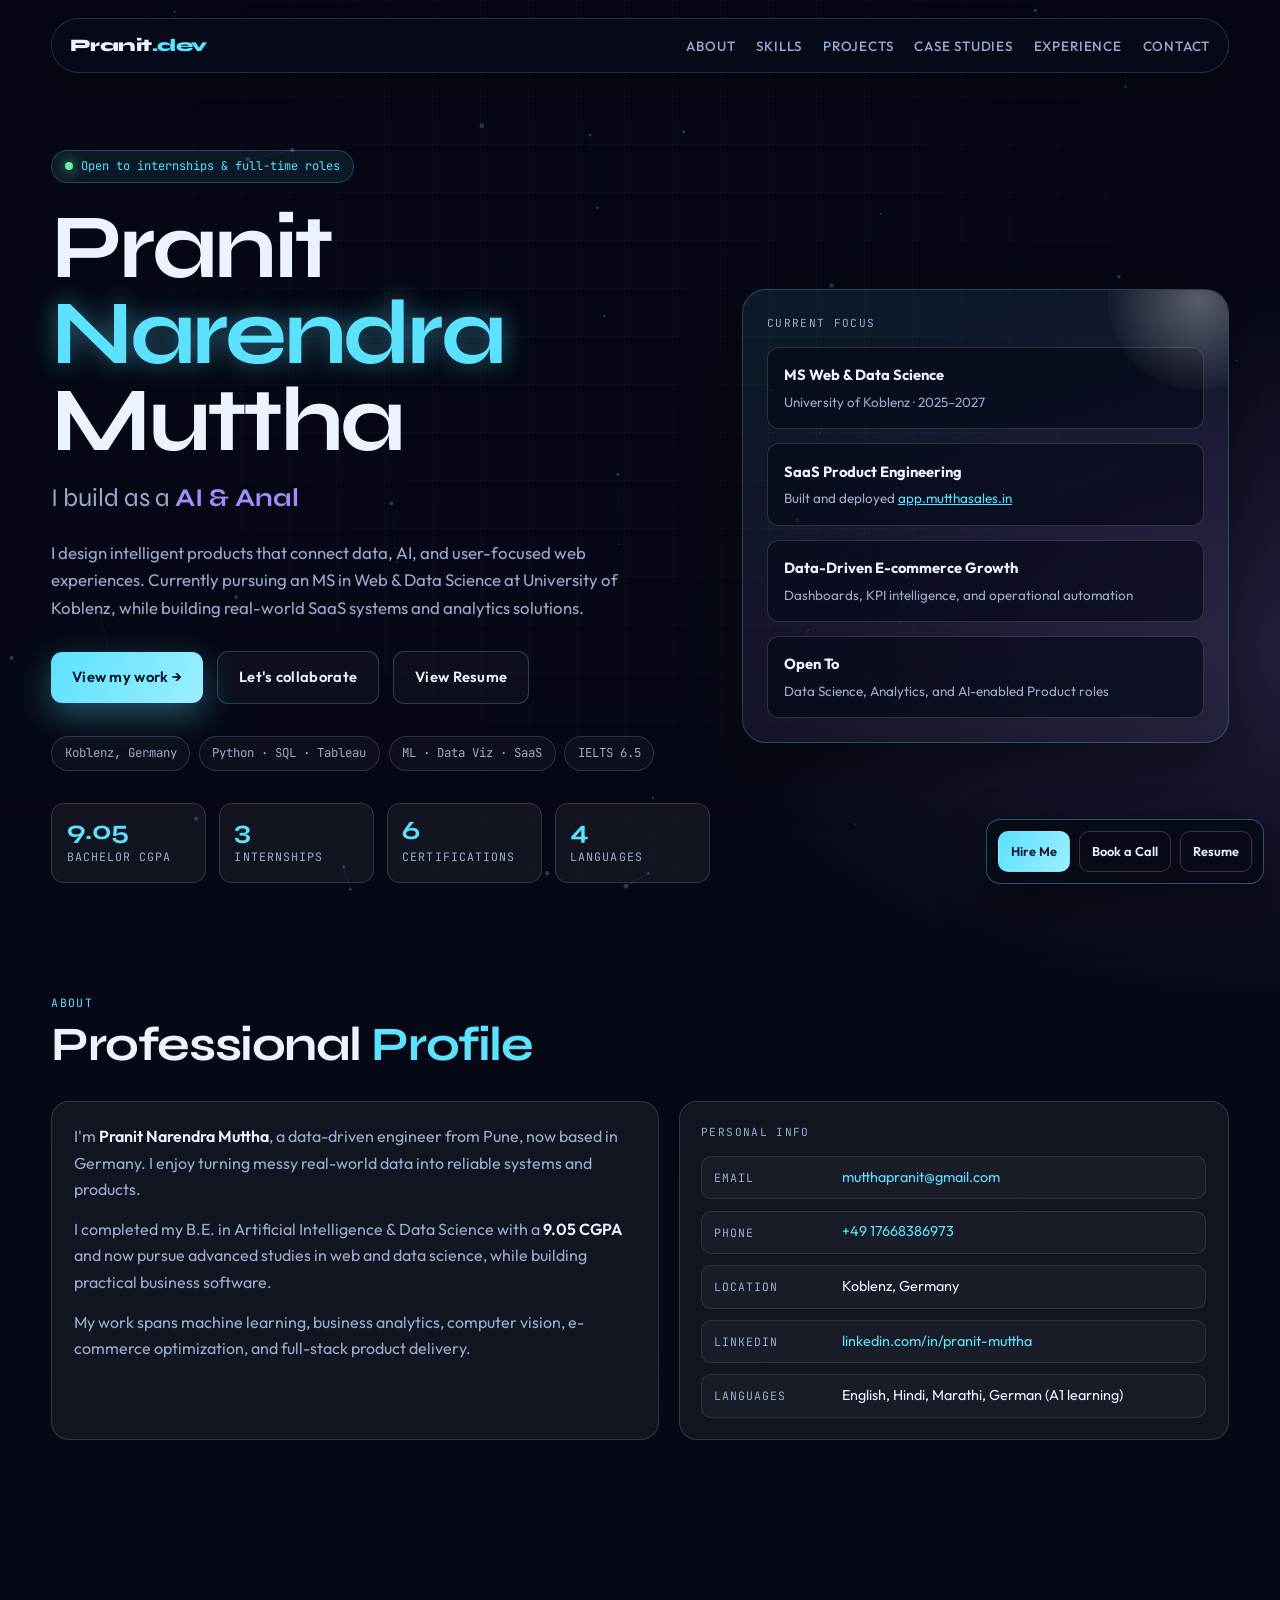
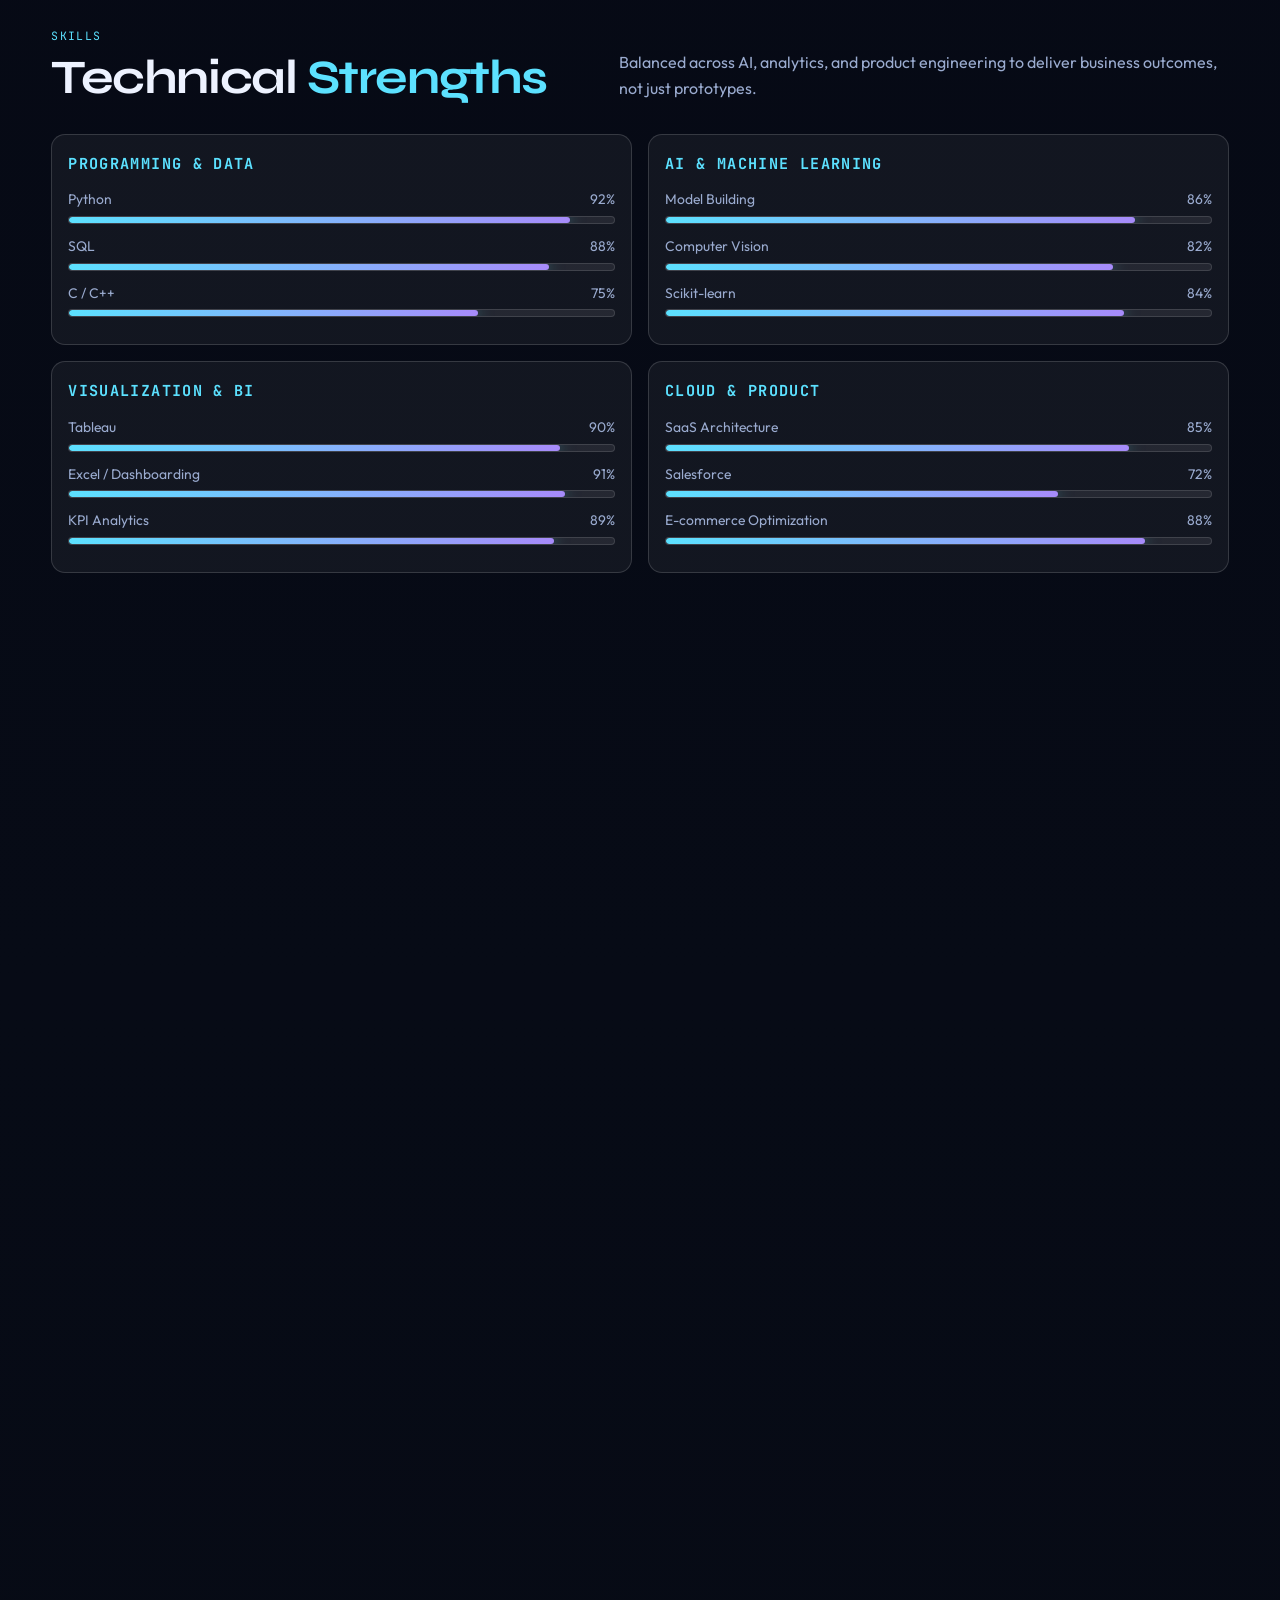
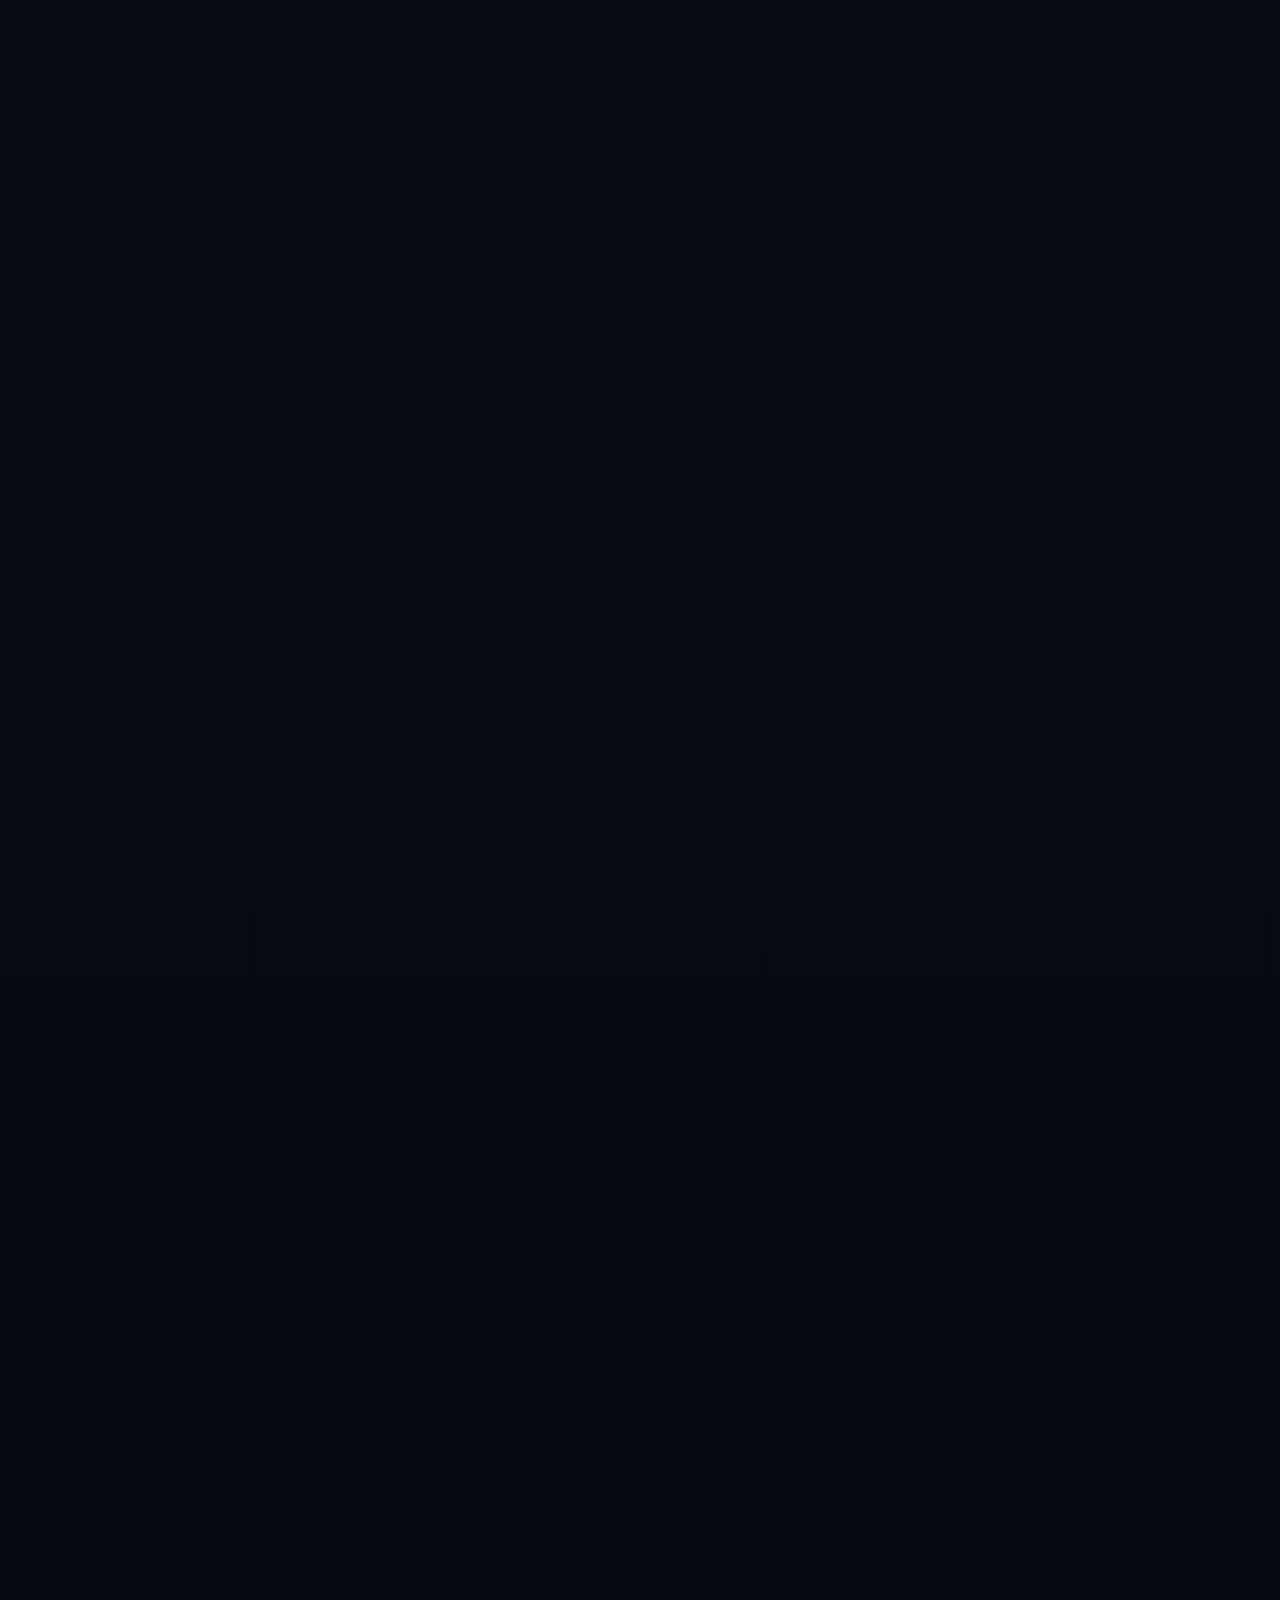
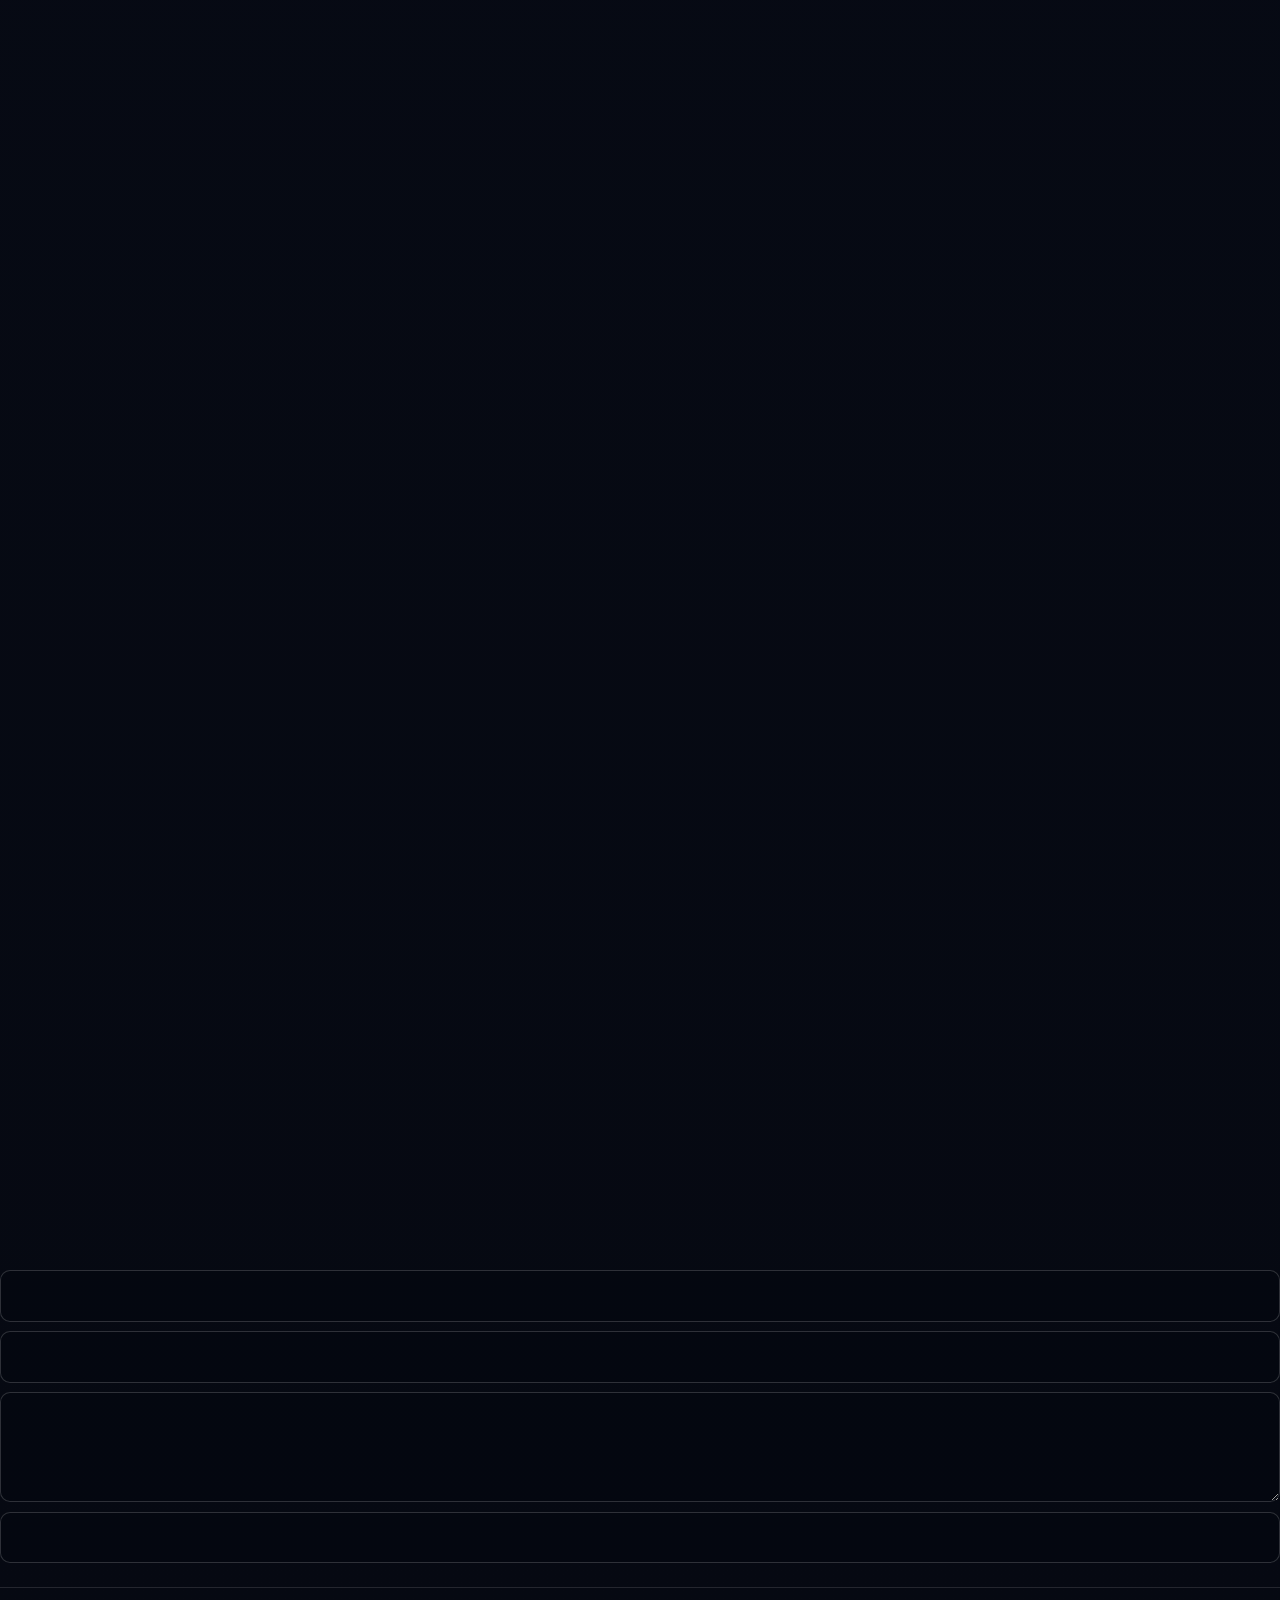
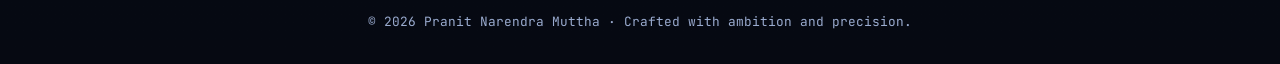
==== pranit-portfolio.html @ 6a68b744 "Set production domain to www.pranit.live" ====
<!DOCTYPE html>
<html lang="en">
<head>
  <meta charset="UTF-8" />
  <meta name="viewport" content="width=device-width, initial-scale=1.0" />
  <meta name="description" content="Pranit Narendra Muttha — Data Scientist, AI Engineer, and Web Developer portfolio." />
  <meta name="keywords" content="Pranit Muttha, Data Scientist, AI Engineer, Web Developer, Portfolio, Machine Learning, Tableau, Python" />
  <meta name="author" content="Pranit Narendra Muttha" />
  <meta name="theme-color" content="#070b16" />
  <meta property="og:type" content="website" />
  <meta property="og:title" content="Pranit Narendra Muttha — Data Scientist Portfolio" />
  <meta property="og:description" content="Data Scientist and AI Engineer building production-grade analytics and SaaS systems." />
  <meta property="og:url" content="https://www.pranit.live/" />
  <meta property="og:image" content="https://www.pranit.live/og-image.svg" />
  <meta name="twitter:card" content="summary_large_image" />
  <meta name="twitter:title" content="Pranit Narendra Muttha — Data Scientist Portfolio" />
  <meta name="twitter:description" content="AI, analytics, and full-stack product engineering portfolio." />
  <meta name="twitter:image" content="https://www.pranit.live/og-image.svg" />
  <link rel="canonical" href="https://www.pranit.live/" />
  <link rel="icon" type="image/svg+xml" href="/favicon.svg" />
  <link rel="manifest" href="/site.webmanifest" />
  <meta name="apple-mobile-web-app-title" content="Pranit Portfolio" />
  <title>Pranit Narendra Muttha — Portfolio</title>
  <link rel="preconnect" href="https://fonts.googleapis.com" />
  <link rel="preconnect" href="https://fonts.gstatic.com" crossorigin />
  <link href="https://fonts.googleapis.com/css2?family=Syne:wght@500;700;800&family=Outfit:wght@300;400;500;600;700&family=JetBrains+Mono:wght@400;500&display=swap" rel="stylesheet" />
  <script async src="https://www.googletagmanager.com/gtag/js?id=G-XXXXXXXXXX"></script>
  <script>
    window.dataLayer = window.dataLayer || [];
    function gtag() { dataLayer.push(arguments); }
    gtag('js', new Date());
    gtag('config', 'G-XXXXXXXXXX');
  </script>
  <script type="application/ld+json">
    {
      "@context": "https://schema.org",
      "@type": "Person",
      "name": "Pranit Narendra Muttha",
      "url": "https://www.pranit.live/",
      "jobTitle": "Data Scientist and AI Engineer",
      "sameAs": [
        "https://linkedin.com/in/pranit-muttha",
        "https://github.com/PranitMuttha"
      ],
      "knowsAbout": ["Data Science", "Machine Learning", "Business Analytics", "SaaS Engineering", "Tableau", "Python"]
    }
  </script>
  <style>
    :root {
      --bg: #070b16;
      --bg-soft: #0f1527;
      --surface: rgba(255, 255, 255, 0.05);
      --surface-2: rgba(255, 255, 255, 0.075);
      --stroke: rgba(128, 195, 255, 0.25);
      --text: #edf2ff;
      --muted: #9aabcf;
      --primary: #5ce1ff;
      --secondary: #a78bfa;
      --accent: #ffd166;
      --ok: #67f0a8;
      --radius: 18px;
      --container: 1180px;
      --shadow: 0 20px 60px rgba(0, 0, 0, 0.45);
    }

    * {
      box-sizing: border-box;
      margin: 0;
      padding: 0;
    }

    html {
      scroll-behavior: smooth;
    }

    :focus-visible {
      outline: 2px solid var(--primary);
      outline-offset: 2px;
    }

    .skip-link {
      position: absolute;
      left: -999px;
      top: 10px;
      z-index: 300;
      background: #ffffff;
      color: #051426;
      padding: 0.6rem 0.8rem;
      border-radius: 10px;
      font-weight: 700;
      text-decoration: none;
    }

    .skip-link:focus {
      left: 10px;
    }

    body {
      font-family: 'Outfit', sans-serif;
      color: var(--text);
      background: radial-gradient(1200px 600px at 15% -10%, rgba(92, 225, 255, 0.18), transparent 60%),
                  radial-gradient(1000px 600px at 100% 10%, rgba(167, 139, 250, 0.17), transparent 60%),
                  linear-gradient(180deg, #050814 0%, #070b16 40%, #060912 100%);
      line-height: 1.65;
      overflow-x: hidden;
    }

    body::before {
      content: '';
      position: fixed;
      inset: 0;
      pointer-events: none;
      z-index: -1;
      background-image: linear-gradient(rgba(255, 255, 255, 0.025) 1px, transparent 1px), linear-gradient(90deg, rgba(255, 255, 255, 0.025) 1px, transparent 1px);
      background-size: 48px 48px;
      mask-image: radial-gradient(circle at 50% 30%, black 30%, transparent 85%);
    }

    .progress {
      position: fixed;
      top: 0;
      left: 0;
      height: 3px;
      width: 0;
      z-index: 200;
      background: linear-gradient(90deg, var(--primary), var(--secondary), var(--accent));
      box-shadow: 0 0 24px rgba(92, 225, 255, 0.7);
    }

    canvas#bg-particles {
      position: fixed;
      inset: 0;
      z-index: -2;
      pointer-events: none;
      opacity: 0.6;
    }

    .container {
      width: min(92%, var(--container));
      margin-inline: auto;
    }

    nav {
      position: fixed;
      top: 0;
      left: 0;
      right: 0;
      z-index: 150;
      transition: all 0.3s ease;
    }

    .nav-wrap {
      width: min(92%, var(--container));
      margin: 18px auto;
      border: 1px solid rgba(255, 255, 255, 0.14);
      border-radius: 999px;
      background: rgba(8, 12, 26, 0.65);
      backdrop-filter: blur(16px);
      display: flex;
      align-items: center;
      justify-content: space-between;
      padding: 0.75rem 1.1rem;
      box-shadow: 0 8px 30px rgba(0, 0, 0, 0.35);
    }

    .nav-scrolled .nav-wrap {
      margin-top: 10px;
      border-color: rgba(92, 225, 255, 0.25);
    }

    .brand {
      text-decoration: none;
      color: var(--text);
      font-family: 'Syne', sans-serif;
      letter-spacing: -0.03em;
      font-weight: 800;
      font-size: 1.1rem;
    }

    .brand span {
      color: var(--primary);
    }

    .nav-links {
      display: flex;
      list-style: none;
      gap: 1.3rem;
      align-items: center;
    }

    .nav-links a {
      text-decoration: none;
      color: var(--muted);
      font-size: 0.84rem;
      letter-spacing: 0.06em;
      text-transform: uppercase;
      font-weight: 500;
      transition: all 0.25s ease;
    }

    .nav-links a.active,
    .nav-links a:hover {
      color: var(--primary);
    }

    .menu-btn {
      display: none;
      border: 1px solid var(--stroke);
      background: transparent;
      color: var(--text);
      border-radius: 10px;
      width: 40px;
      height: 40px;
      cursor: pointer;
      font-size: 1.2rem;
    }

    .hero {
      min-height: 100vh;
      padding-top: 150px;
      position: relative;
    }

    .hero-grid {
      display: grid;
      grid-template-columns: 1.15fr 0.85fr;
      gap: 2rem;
      align-items: center;
      min-height: 78vh;
    }

    .hero-tag {
      display: inline-flex;
      align-items: center;
      gap: 0.5rem;
      border: 1px solid var(--stroke);
      background: rgba(92, 225, 255, 0.08);
      color: var(--primary);
      padding: 0.35rem 0.8rem;
      border-radius: 999px;
      font-family: 'JetBrains Mono', monospace;
      font-size: 0.75rem;
      margin-bottom: 1.35rem;
    }

    .hero-tag i {
      width: 8px;
      height: 8px;
      border-radius: 50%;
      display: inline-block;
      background: var(--ok);
      box-shadow: 0 0 14px var(--ok);
      animation: pulse 1.4s ease infinite;
    }

    @keyframes pulse {
      0%, 100% { opacity: 1; transform: scale(1); }
      50% { opacity: 0.4; transform: scale(0.85); }
    }

    h1 {
      font-family: 'Syne', sans-serif;
      font-size: clamp(2.7rem, 8vw, 5.7rem);
      line-height: 0.95;
      letter-spacing: -0.04em;
      margin-bottom: 0.8rem;
    }

    h1 .name-accent {
      color: var(--primary);
      text-shadow: 0 0 25px rgba(92, 225, 255, 0.45);
    }

    .hero-role {
      font-family: 'Syne', sans-serif;
      font-size: clamp(1.05rem, 2.8vw, 1.6rem);
      color: var(--muted);
      margin-bottom: 1.2rem;
      min-height: 40px;
    }

    .hero-role strong {
      color: var(--secondary);
      font-weight: 700;
    }

    .hero-text {
      color: var(--muted);
      max-width: 620px;
      font-size: 1.05rem;
      margin-bottom: 1.8rem;
    }

    .cta-row {
      display: flex;
      align-items: center;
      gap: 0.9rem;
      flex-wrap: wrap;
      margin-bottom: 2rem;
    }

    .btn {
      border: none;
      cursor: pointer;
      font-family: inherit;
      text-decoration: none;
      font-weight: 600;
      font-size: 0.92rem;
      letter-spacing: 0.02em;
      padding: 0.86rem 1.3rem;
      border-radius: 11px;
      transition: all 0.25s ease;
      display: inline-flex;
      align-items: center;
      gap: 0.5rem;
    }

    .btn-primary {
      color: #07101f;
      background: linear-gradient(120deg, var(--primary), #9cefff);
      box-shadow: 0 12px 34px rgba(92, 225, 255, 0.35);
    }

    .btn-primary:hover {
      transform: translateY(-2px);
      box-shadow: 0 16px 40px rgba(92, 225, 255, 0.46);
    }

    .btn-ghost {
      color: var(--text);
      border: 1px solid var(--stroke);
      background: rgba(255, 255, 255, 0.03);
    }

    .btn-ghost:hover {
      border-color: var(--primary);
      color: var(--primary);
      transform: translateY(-2px);
    }

    .hero-chips {
      display: flex;
      flex-wrap: wrap;
      gap: 0.55rem;
      margin-bottom: 2rem;
    }

    .chip {
      border: 1px solid rgba(255, 255, 255, 0.14);
      background: rgba(255, 255, 255, 0.03);
      border-radius: 999px;
      padding: 0.38rem 0.78rem;
      font-size: 0.77rem;
      color: var(--muted);
      font-family: 'JetBrains Mono', monospace;
    }

    .stats {
      display: grid;
      grid-template-columns: repeat(4, minmax(110px, 1fr));
      gap: 0.8rem;
      max-width: 680px;
    }

    .stat {
      border: 1px solid rgba(255, 255, 255, 0.14);
      background: var(--surface);
      border-radius: 13px;
      padding: 0.9rem;
    }

    .stat h3 {
      font-family: 'Syne', sans-serif;
      color: var(--primary);
      font-size: 1.65rem;
      line-height: 1;
      margin-bottom: 0.2rem;
    }

    .stat p {
      color: var(--muted);
      font-size: 0.73rem;
      text-transform: uppercase;
      letter-spacing: 0.09em;
      font-family: 'JetBrains Mono', monospace;
    }

    .hero-card {
      border: 1px solid var(--stroke);
      background: linear-gradient(160deg, rgba(92, 225, 255, 0.09), rgba(167, 139, 250, 0.08) 55%, rgba(255, 255, 255, 0.04));
      border-radius: 24px;
      padding: 1.5rem;
      box-shadow: var(--shadow);
      position: relative;
      overflow: hidden;
      transform-style: preserve-3d;
      transition: transform 0.18s ease;
    }

    .hero-card::after {
      content: '';
      position: absolute;
      width: 180px;
      height: 180px;
      border-radius: 50%;
      top: -80px;
      right: -60px;
      background: radial-gradient(circle, rgba(255, 255, 255, 0.3), transparent 75%);
    }

    .mini-title {
      font-family: 'JetBrains Mono', monospace;
      font-size: 0.7rem;
      letter-spacing: 0.12em;
      color: var(--muted);
      text-transform: uppercase;
      margin-bottom: 0.9rem;
    }

    .availability {
      display: grid;
      gap: 0.9rem;
    }

    .availability-item {
      padding: 0.95rem 1rem;
      border-radius: 12px;
      border: 1px solid rgba(255, 255, 255, 0.15);
      background: rgba(6, 10, 22, 0.65);
    }

    .availability-item h4 {
      font-size: 0.92rem;
      margin-bottom: 0.2rem;
    }

    .availability-item p {
      color: var(--muted);
      font-size: 0.84rem;
    }

    .section {
      padding: 5.8rem 0;
      position: relative;
      content-visibility: auto;
      contain-intrinsic-size: 800px;
    }

    .section-head {
      display: flex;
      justify-content: space-between;
      align-items: flex-end;
      gap: 1rem;
      margin-bottom: 2rem;
    }

    .label {
      color: var(--primary);
      font-family: 'JetBrains Mono', monospace;
      text-transform: uppercase;
      letter-spacing: 0.12em;
      font-size: 0.72rem;
      margin-bottom: 0.55rem;
    }

    h2 {
      font-family: 'Syne', sans-serif;
      letter-spacing: -0.03em;
      line-height: 1;
      font-size: clamp(1.8rem, 4.5vw, 3rem);
    }

    h2 span {
      color: var(--primary);
    }

    .subtitle {
      color: var(--muted);
      max-width: 610px;
      font-size: 1rem;
    }

    .about-grid {
      display: grid;
      gap: 1.2rem;
      grid-template-columns: 1.05fr 0.95fr;
    }

    .panel {
      border: 1px solid rgba(255, 255, 255, 0.14);
      background: var(--surface);
      border-radius: var(--radius);
      padding: 1.35rem;
      transition: all 0.25s ease;
    }

    .panel:hover {
      border-color: rgba(92, 225, 255, 0.35);
      transform: translateY(-3px);
      background: var(--surface-2);
    }

    .about-text {
      color: var(--muted);
      font-size: 1rem;
      display: grid;
      gap: 0.85rem;
    }

    .about-text strong {
      color: var(--text);
      font-weight: 600;
    }

    .detail-grid {
      display: grid;
      gap: 0.7rem;
      margin-top: 0.7rem;
    }

    .detail {
      display: grid;
      grid-template-columns: 115px 1fr;
      align-items: center;
      gap: 0.8rem;
      border-radius: 10px;
      padding: 0.55rem 0.75rem;
      background: rgba(255, 255, 255, 0.03);
      border: 1px solid rgba(255, 255, 255, 0.1);
    }

    .detail .k {
      font-size: 0.72rem;
      text-transform: uppercase;
      letter-spacing: 0.09em;
      color: var(--muted);
      font-family: 'JetBrains Mono', monospace;
    }

    .detail .v {
      font-size: 0.9rem;
      color: var(--text);
      overflow-wrap: anywhere;
    }

    .detail .v a {
      color: var(--primary);
      text-decoration: none;
    }

    .skills-grid {
      display: grid;
      gap: 1rem;
      grid-template-columns: repeat(2, minmax(0, 1fr));
    }

    .skill-card {
      border: 1px solid rgba(255, 255, 255, 0.15);
      background: var(--surface);
      border-radius: 14px;
      padding: 1rem;
    }

    .skill-card h3 {
      margin-bottom: 0.8rem;
      font-size: 0.95rem;
      font-family: 'JetBrains Mono', monospace;
      text-transform: uppercase;
      letter-spacing: 0.09em;
      color: var(--primary);
    }

    .meter {
      margin-bottom: 0.7rem;
    }

    .meter-top {
      display: flex;
      justify-content: space-between;
      font-size: 0.87rem;
      color: var(--muted);
      margin-bottom: 0.28rem;
    }

    .meter-track {
      width: 100%;
      background: rgba(255, 255, 255, 0.08);
      border-radius: 999px;
      height: 8px;
      overflow: hidden;
      border: 1px solid rgba(255, 255, 255, 0.12);
    }

    .meter-fill {
      width: 0;
      height: 100%;
      border-radius: inherit;
      background: linear-gradient(90deg, var(--primary), var(--secondary));
      transition: width 1.2s cubic-bezier(.19, 1, .22, 1);
      box-shadow: 0 0 16px rgba(92, 225, 255, 0.55);
    }

    .project-grid {
      display: grid;
      gap: 1rem;
      grid-template-columns: repeat(12, minmax(0, 1fr));
    }

    .project {
      grid-column: span 6;
      border: 1px solid rgba(255, 255, 255, 0.14);
      border-radius: 16px;
      padding: 1.25rem;
      background: var(--surface);
      transition: 0.28s ease;
      position: relative;
      overflow: hidden;
    }

    .project.featured {
      grid-column: span 12;
      background: linear-gradient(140deg, rgba(92, 225, 255, 0.11), rgba(167, 139, 250, 0.12), rgba(255, 209, 102, 0.08));
      border-color: rgba(92, 225, 255, 0.28);
    }

    .project:hover {
      transform: translateY(-4px);
      border-color: rgba(92, 225, 255, 0.38);
      box-shadow: 0 20px 45px rgba(0, 0, 0, 0.35);
    }

    .badge {
      display: inline-flex;
      padding: 0.26rem 0.7rem;
      border-radius: 999px;
      border: 1px solid rgba(255, 255, 255, 0.25);
      background: rgba(255, 255, 255, 0.08);
      color: #dbe8ff;
      margin-bottom: 0.85rem;
      font-size: 0.72rem;
      font-family: 'JetBrains Mono', monospace;
      letter-spacing: 0.07em;
      text-transform: uppercase;
    }

    .project h3 {
      font-family: 'Syne', sans-serif;
      font-size: 1.27rem;
      margin-bottom: 0.55rem;
    }

    .project p {
      color: var(--muted);
      font-size: 0.94rem;
      margin-bottom: 0.85rem;
    }

    .tags {
      display: flex;
      flex-wrap: wrap;
      gap: 0.45rem;
      margin-top: 0.6rem;
    }

    .tag {
      border-radius: 8px;
      border: 1px solid rgba(255, 255, 255, 0.2);
      background: rgba(255, 255, 255, 0.06);
      padding: 0.22rem 0.56rem;
      font-size: 0.73rem;
      color: #c9d8f8;
      font-family: 'JetBrains Mono', monospace;
    }

    .project a {
      display: inline-flex;
      text-decoration: none;
      color: var(--primary);
      margin-top: 0.85rem;
      font-weight: 600;
      font-size: 0.9rem;
      gap: 0.3rem;
      transition: gap 0.2s ease;
    }

    .project a:hover {
      gap: 0.65rem;
    }

    .case-grid {
      display: grid;
      gap: 1rem;
      grid-template-columns: repeat(auto-fit, minmax(260px, 1fr));
      margin-top: 0.8rem;
    }

    .case-card {
      border: 1px solid rgba(255, 255, 255, 0.14);
      border-radius: 16px;
      padding: 1rem;
      background: var(--surface);
      transition: all 0.25s ease;
    }

    .case-card:hover {
      transform: translateY(-4px);
      border-color: rgba(92, 225, 255, 0.35);
      background: var(--surface-2);
    }

    .case-metric {
      font-family: 'Syne', sans-serif;
      color: var(--primary);
      font-size: 1.8rem;
      line-height: 1;
      margin-bottom: 0.35rem;
    }

    .case-card h3 {
      font-size: 1.04rem;
      margin-bottom: 0.4rem;
    }

    .case-card p {
      color: var(--muted);
      font-size: 0.9rem;
    }

    .timeline {
      display: grid;
      gap: 0.95rem;
    }

    .timeline-item {
      border-left: 2px solid rgba(92, 225, 255, 0.45);
      padding: 0.95rem 1rem;
      border-radius: 0 14px 14px 0;
      background: var(--surface);
      border-top: 1px solid rgba(255, 255, 255, 0.13);
      border-right: 1px solid rgba(255, 255, 255, 0.13);
      border-bottom: 1px solid rgba(255, 255, 255, 0.13);
    }

    .timeline-item h3 {
      font-size: 1.08rem;
      margin-bottom: 0.2rem;
    }

    .timeline-item .meta {
      color: var(--primary);
      font-size: 0.86rem;
      margin-bottom: 0.45rem;
    }

    .timeline-item .date {
      color: var(--muted);
      font-size: 0.75rem;
      font-family: 'JetBrains Mono', monospace;
      margin-bottom: 0.35rem;
      text-transform: uppercase;
      letter-spacing: 0.07em;
    }

    .timeline-item ul {
      padding-left: 1.05rem;
      color: var(--muted);
      font-size: 0.92rem;
    }

    .timeline-item li {
      margin: 0.2rem 0;
    }

    .edu-grid,
    .testi-grid {
      display: grid;
      gap: 1rem;
      grid-template-columns: repeat(auto-fit, minmax(220px, 1fr));
    }

    .card {
      border: 1px solid rgba(255, 255, 255, 0.14);
      background: var(--surface);
      border-radius: 14px;
      padding: 1rem;
      transition: 0.22s ease;
    }

    .card:hover {
      border-color: rgba(92, 225, 255, 0.35);
      transform: translateY(-3px);
      background: var(--surface-2);
    }

    .card h3 {
      font-size: 1rem;
      margin-bottom: 0.25rem;
    }

    .card p {
      color: var(--muted);
      font-size: 0.88rem;
    }

    .quote {
      color: #d8e6ff;
      font-size: 0.92rem;
      margin-bottom: 0.65rem;
      font-style: italic;
    }

    .author {
      color: var(--muted);
      font-size: 0.79rem;
      font-family: 'JetBrains Mono', monospace;
    }

    .contact-wrap {
      display: grid;
      grid-template-columns: 1fr 1fr;
      gap: 1rem;
    }

    .contact-box {
      border: 1px solid rgba(255, 255, 255, 0.14);
      border-radius: 16px;
      background: var(--surface);
      padding: 1.2rem;
    }

    .contact-box h3 {
      font-size: 1.1rem;
      margin-bottom: 0.4rem;
    }

    .contact-box p {
      color: var(--muted);
      margin-bottom: 0.85rem;
    }

    .quick-links {
      display: grid;
      gap: 0.6rem;
    }

    .quick-links a {
      border: 1px solid rgba(255, 255, 255, 0.14);
      background: rgba(255, 255, 255, 0.03);
      color: var(--text);
      text-decoration: none;
      border-radius: 10px;
      padding: 0.65rem 0.8rem;
      font-size: 0.9rem;
      transition: 0.2s;
    }

    .quick-links a:hover {
      color: var(--primary);
      border-color: rgba(92, 225, 255, 0.4);
      transform: translateX(3px);
    }

    form {
      display: grid;
      gap: 0.6rem;
    }

    input,
    textarea {
      width: 100%;
      border-radius: 10px;
      border: 1px solid rgba(255, 255, 255, 0.17);
      background: rgba(3, 6, 14, 0.5);
      color: var(--text);
      font: inherit;
      padding: 0.72rem 0.78rem;
    }

    textarea {
      min-height: 110px;
      resize: vertical;
    }

    input:focus,
    textarea:focus {
      outline: 2px solid rgba(92, 225, 255, 0.45);
      border-color: transparent;
    }

    .tiny {
      color: var(--muted);
      font-size: 0.75rem;
      margin-top: 0.35rem;
    }

    .form-status {
      font-size: 0.84rem;
      color: var(--ok);
      min-height: 1.2rem;
    }

    .sticky-cta {
      position: fixed;
      right: 1rem;
      bottom: 1rem;
      z-index: 160;
      border: 1px solid rgba(92, 225, 255, 0.35);
      background: rgba(7, 11, 22, 0.86);
      backdrop-filter: blur(10px);
      border-radius: 14px;
      padding: 0.7rem;
      display: flex;
      gap: 0.55rem;
      box-shadow: 0 20px 50px rgba(0, 0, 0, 0.45);
    }

    .sticky-cta a {
      text-decoration: none;
      font-size: 0.8rem;
      font-weight: 600;
      border-radius: 10px;
      padding: 0.55rem 0.75rem;
      border: 1px solid rgba(255, 255, 255, 0.18);
      color: var(--text);
      transition: all 0.2s ease;
      white-space: nowrap;
    }

    .sticky-cta a.primary {
      background: linear-gradient(120deg, var(--primary), #9cefff);
      color: #051426;
      border-color: transparent;
    }

    .sticky-cta a:hover {
      transform: translateY(-2px);
      border-color: rgba(92, 225, 255, 0.45);
    }

    footer {
      margin-top: 1.5rem;
      border-top: 1px solid rgba(255, 255, 255, 0.12);
      padding: 1.4rem 0 2rem;
      text-align: center;
      color: var(--muted);
      font-size: 0.8rem;
      font-family: 'JetBrains Mono', monospace;
    }

    [data-reveal] {
      opacity: 0;
      transform: translateY(18px);
      transition: opacity 0.65s ease, transform 0.65s ease;
    }

    [data-reveal].in {
      opacity: 1;
      transform: translateY(0);
    }

    @media (max-width: 1000px) {
      .hero-grid,
      .about-grid,
      .contact-wrap {
        grid-template-columns: 1fr;
      }

      .project {
        grid-column: span 12;
      }

      .stats {
        grid-template-columns: repeat(2, minmax(120px, 1fr));
      }
    }

    @media (max-width: 840px) {
      .menu-btn {
        display: inline-grid;
        place-items: center;
      }

      .nav-links {
        position: absolute;
        top: 74px;
        left: 4%;
        right: 4%;
        border: 1px solid rgba(255, 255, 255, 0.14);
        background: rgba(8, 12, 25, 0.94);
        backdrop-filter: blur(12px);
        border-radius: 16px;
        padding: 0.9rem;
        display: none;
        flex-direction: column;
        gap: 0.75rem;
      }

      .nav-links.show {
        display: flex;
      }

      .skills-grid {
        grid-template-columns: 1fr;
      }

      .sticky-cta {
        left: 0.7rem;
        right: 0.7rem;
        bottom: 0.75rem;
        justify-content: center;
      }
    }

    @media (prefers-reduced-motion: reduce) {
      html {
        scroll-behavior: auto;
      }

      *, *::before, *::after {
        animation: none !important;
        transition: none !important;
      }

      canvas#bg-particles {
        display: none;
      }
    }
  </style>
</head>
<body>
  <a class="skip-link" href="#home">Skip to main content</a>
  <div class="progress" id="progress"></div>
  <canvas id="bg-particles" aria-hidden="true"></canvas>

  <nav id="nav">
    <div class="nav-wrap">
      <a class="brand" href="#home">Pranit<span>.dev</span></a>
      <button class="menu-btn" id="menuBtn" aria-label="Toggle menu">☰</button>
      <ul class="nav-links" id="navLinks">
        <li><a href="#about">About</a></li>
        <li><a href="#skills">Skills</a></li>
        <li><a href="#projects">Projects</a></li>
        <li><a href="#case-studies">Case Studies</a></li>
        <li><a href="#experience">Experience</a></li>
        <li><a href="#contact">Contact</a></li>
      </ul>
    </div>
  </nav>

  <main id="home" class="hero container">
    <div class="hero-grid">
      <section>
        <div class="hero-tag"><i></i>Open to internships & full-time roles</div>
        <h1>Pranit <span class="name-accent">Narendra</span> Muttha</h1>
        <p class="hero-role">I build as a <strong id="typeRole">Data Scientist</strong></p>
        <p class="hero-text">
          I design intelligent products that connect data, AI, and user-focused web experiences. Currently pursuing an MS in Web & Data Science at University of Koblenz, while building real-world SaaS systems and analytics solutions.
        </p>
        <div class="cta-row">
          <a class="btn btn-primary" href="#projects">View my work →</a>
          <a class="btn btn-ghost" href="#contact">Let's collaborate</a>
          <a class="btn btn-ghost" href="/resume.html" target="_blank" rel="noreferrer">View Resume</a>
        </div>
        <div class="hero-chips">
          <span class="chip">Koblenz, Germany</span>
          <span class="chip">Python · SQL · Tableau</span>
          <span class="chip">ML · Data Viz · SaaS</span>
          <span class="chip">IELTS 6.5</span>
        </div>
        <div class="stats">
          <article class="stat" data-reveal>
            <h3 data-count="9.05">0</h3>
            <p>Bachelor CGPA</p>
          </article>
          <article class="stat" data-reveal>
            <h3 data-count="3">0</h3>
            <p>Internships</p>
          </article>
          <article class="stat" data-reveal>
            <h3 data-count="6">0</h3>
            <p>Certifications</p>
          </article>
          <article class="stat" data-reveal>
            <h3 data-count="4">0</h3>
            <p>Languages</p>
          </article>
        </div>
      </section>

      <aside class="hero-card" id="tiltCard" data-reveal>
        <p class="mini-title">Current Focus</p>
        <div class="availability">
          <div class="availability-item">
            <h4>MS Web & Data Science</h4>
            <p>University of Koblenz · 2025–2027</p>
          </div>
          <div class="availability-item">
            <h4>SaaS Product Engineering</h4>
            <p>Built and deployed <a href="https://app.mutthasales.in" target="_blank" rel="noreferrer" style="color: var(--primary);">app.mutthasales.in</a></p>
          </div>
          <div class="availability-item">
            <h4>Data-Driven E-commerce Growth</h4>
            <p>Dashboards, KPI intelligence, and operational automation</p>
          </div>
          <div class="availability-item">
            <h4>Open To</h4>
            <p>Data Science, Analytics, and AI-enabled Product roles</p>
          </div>
        </div>
      </aside>
    </div>
  </main>

  <section id="about" class="section">
    <div class="container" data-reveal>
      <div class="section-head">
        <div>
          <p class="label">About</p>
          <h2>Professional <span>Profile</span></h2>
        </div>
      </div>
      <div class="about-grid">
        <article class="panel">
          <div class="about-text">
            <p>
              I'm <strong>Pranit Narendra Muttha</strong>, a data-driven engineer from Pune, now based in Germany. I enjoy turning messy real-world data into reliable systems and products.
            </p>
            <p>
              I completed my B.E. in Artificial Intelligence & Data Science with a <strong>9.05 CGPA</strong> and now pursue advanced studies in web and data science, while building practical business software.
            </p>
            <p>
              My work spans machine learning, business analytics, computer vision, e-commerce optimization, and full-stack product delivery.
            </p>
          </div>
        </article>

        <article class="panel">
          <p class="mini-title">Personal Info</p>
          <div class="detail-grid">
            <div class="detail"><span class="k">Email</span><span class="v"><a href="mailto:mutthapranit@gmail.com">mutthapranit@gmail.com</a></span></div>
            <div class="detail"><span class="k">Phone</span><span class="v"><a href="tel:+4917668386973">+49 17668386973</a></span></div>
            <div class="detail"><span class="k">Location</span><span class="v">Koblenz, Germany</span></div>
            <div class="detail"><span class="k">LinkedIn</span><span class="v"><a href="https://linkedin.com/in/pranit-muttha" target="_blank" rel="noreferrer">linkedin.com/in/pranit-muttha</a></span></div>
            <div class="detail"><span class="k">Languages</span><span class="v">English, Hindi, Marathi, German (A1 learning)</span></div>
          </div>
        </article>
      </div>
    </div>
  </section>

  <section id="skills" class="section">
    <div class="container" data-reveal>
      <div class="section-head">
        <div>
          <p class="label">Skills</p>
          <h2>Technical <span>Strengths</span></h2>
        </div>
        <p class="subtitle">Balanced across AI, analytics, and product engineering to deliver business outcomes, not just prototypes.</p>
      </div>

      <div class="skills-grid">
        <article class="skill-card" data-reveal>
          <h3>Programming & Data</h3>
          <div class="meter"><div class="meter-top"><span>Python</span><span>92%</span></div><div class="meter-track"><div class="meter-fill" data-level="92"></div></div></div>
          <div class="meter"><div class="meter-top"><span>SQL</span><span>88%</span></div><div class="meter-track"><div class="meter-fill" data-level="88"></div></div></div>
          <div class="meter"><div class="meter-top"><span>C / C++</span><span>75%</span></div><div class="meter-track"><div class="meter-fill" data-level="75"></div></div></div>
        </article>

        <article class="skill-card" data-reveal>
          <h3>AI & Machine Learning</h3>
          <div class="meter"><div class="meter-top"><span>Model Building</span><span>86%</span></div><div class="meter-track"><div class="meter-fill" data-level="86"></div></div></div>
          <div class="meter"><div class="meter-top"><span>Computer Vision</span><span>82%</span></div><div class="meter-track"><div class="meter-fill" data-level="82"></div></div></div>
          <div class="meter"><div class="meter-top"><span>Scikit-learn</span><span>84%</span></div><div class="meter-track"><div class="meter-fill" data-level="84"></div></div></div>
        </article>

        <article class="skill-card" data-reveal>
          <h3>Visualization & BI</h3>
          <div class="meter"><div class="meter-top"><span>Tableau</span><span>90%</span></div><div class="meter-track"><div class="meter-fill" data-level="90"></div></div></div>
          <div class="meter"><div class="meter-top"><span>Excel / Dashboarding</span><span>91%</span></div><div class="meter-track"><div class="meter-fill" data-level="91"></div></div></div>
          <div class="meter"><div class="meter-top"><span>KPI Analytics</span><span>89%</span></div><div class="meter-track"><div class="meter-fill" data-level="89"></div></div></div>
        </article>

        <article class="skill-card" data-reveal>
          <h3>Cloud & Product</h3>
          <div class="meter"><div class="meter-top"><span>SaaS Architecture</span><span>85%</span></div><div class="meter-track"><div class="meter-fill" data-level="85"></div></div></div>
          <div class="meter"><div class="meter-top"><span>Salesforce</span><span>72%</span></div><div class="meter-track"><div class="meter-fill" data-level="72"></div></div></div>
          <div class="meter"><div class="meter-top"><span>E-commerce Optimization</span><span>88%</span></div><div class="meter-track"><div class="meter-fill" data-level="88"></div></div></div>
        </article>
      </div>
    </div>
  </section>

  <section id="projects" class="section">
    <div class="container" data-reveal>
      <div class="section-head">
        <div>
          <p class="label">Projects</p>
          <h2>Impactful <span>Work</span></h2>
        </div>
      </div>

      <div class="project-grid">
        <article class="project featured" data-reveal>
          <span class="badge">Featured · Live SaaS</span>
          <h3>MutthaSales Enterprise Platform</h3>
          <p>
            End-to-end SaaS product powering FMCG distribution workflows, KPI reporting, and e-commerce business operations. Designed for operational clarity and scalable growth.
          </p>
          <div class="tags">
            <span class="tag">SaaS</span>
            <span class="tag">KPI Dashboards</span>
            <span class="tag">Enterprise Workflow</span>
            <span class="tag">Analytics</span>
            <span class="tag">Operations</span>
          </div>
          <a href="/projects/mutthasales-enterprise-platform.html">Read Case Study →</a>
          <a href="https://app.mutthasales.in" target="_blank" rel="noreferrer">Visit Live Product →</a>
        </article>

        <article class="project" data-reveal>
          <span class="badge">AI + IoT</span>
          <h3>Drowsiness Detection System</h3>
          <p>Built a real-time safety system using Python, OpenCV, and Raspberry Pi to detect fatigue patterns and trigger preventive alerts.</p>
          <div class="tags"><span class="tag">Python</span><span class="tag">OpenCV</span><span class="tag">Raspberry Pi</span><span class="tag">Real-time</span></div>
          <a href="/projects/drowsiness-detection-system.html">Read Case Study →</a>
        </article>

        <article class="project" data-reveal>
          <span class="badge">Business Intelligence</span>
          <h3>Food Demand Forecasting Dashboard</h3>
          <p>Designed Tableau dashboards for demand prediction and planning decisions, improving procurement and fulfillment strategy.</p>
          <div class="tags"><span class="tag">Tableau</span><span class="tag">Forecasting</span><span class="tag">Data Viz</span><span class="tag">Supply Chain</span></div>
          <a href="/projects/food-demand-forecasting-dashboard.html">Read Case Study →</a>
        </article>

        <article class="project" data-reveal>
          <span class="badge">Machine Learning</span>
          <h3>Internship ML Case Studies</h3>
          <p>Built and evaluated practical ML pipelines including iris classification, unemployment insights, and sales prediction models.</p>
          <div class="tags"><span class="tag">Scikit-learn</span><span class="tag">Regression</span><span class="tag">Classification</span><span class="tag">EDA</span></div>
          <a href="/projects/internship-ml-case-studies.html">Read Case Study →</a>
        </article>

        <article class="project" data-reveal>
          <span class="badge">Computer Vision</span>
          <h3>Smart Car Parking System</h3>
          <p>Implemented image-processing based parking-slot detection to monitor availability and support real-time smart parking decisions.</p>
          <div class="tags"><span class="tag">Image Processing</span><span class="tag">Python</span><span class="tag">CV</span><span class="tag">Team Lead</span></div>
          <a href="/projects/smart-car-parking-system.html">Read Case Study →</a>
        </article>
      </div>
    </div>
  </section>

  <section id="experience" class="section">
    <div class="container" data-reveal>
      <div class="section-head">
        <div>
          <p class="label">Experience</p>
          <h2>Professional <span>Journey</span></h2>
        </div>
      </div>

      <div class="timeline">
        <article class="timeline-item" data-reveal>
          <p class="date">Aug 2024 — Present</p>
          <h3>E-commerce Manager (Data Analysis)</h3>
          <p class="meta">MutthaSales · Pune</p>
          <ul>
            <li>Built KPI dashboards and operational reporting for leadership decision-making.</li>
            <li>Delivered measurable SKU-level revenue growth through data-led optimization.</li>
            <li>Created and maintained live business platform app.mutthasales.in.</li>
          </ul>
        </article>

        <article class="timeline-item" data-reveal>
          <p class="date">Apr 2023 — May 2023</p>
          <h3>Salesforce Developer Virtual Intern</h3>
          <p class="meta">SmartInternz</p>
          <ul>
            <li>Worked on Salesforce fundamentals, process automation, and Apex tasks.</li>
            <li>Practiced enterprise workflows, debugging, and testing discipline.</li>
          </ul>
        </article>

        <article class="timeline-item" data-reveal>
          <p class="date">Apr 2023 — May 2023</p>
          <h3>Data Science Intern</h3>
          <p class="meta">Oasis Infobyte</p>
          <ul>
            <li>Delivered machine-learning mini projects on classification, regression, and analytics.</li>
            <li>Converted raw data into executive-ready visual and numerical insights.</li>
          </ul>
        </article>
      </div>
    </div>
  </section>

  <section id="case-studies" class="section">
    <div class="container" data-reveal>
      <div class="section-head">
        <div>
          <p class="label">Case Studies</p>
          <h2>Measured <span>Business Outcomes</span></h2>
        </div>
        <p class="subtitle">Focused examples showing impact, not only implementation details.</p>
      </div>

      <div class="case-grid">
        <article class="case-card" data-reveal>
          <p class="case-metric">₹30K+</p>
          <h3>SKU Revenue Lift in 3 Months</h3>
          <p>Optimized listing strategy and channel KPIs for a priority FMCG SKU, resulting in measurable organic sales growth.</p>
        </article>

        <article class="case-card" data-reveal>
          <p class="case-metric">100%</p>
          <h3>Ops Visibility Across Teams</h3>
          <p>Built operational dashboards and workflows in a live SaaS product to align inventory, sales, and management decisions.</p>
        </article>

        <article class="case-card" data-reveal>
          <p class="case-metric">Real-time</p>
          <h3>Driver Safety Alert Prototype</h3>
          <p>Led a computer-vision system for drowsiness detection using OpenCV and Raspberry Pi, designed for immediate alerting.</p>
        </article>
      </div>
    </div>
  </section>

  <section class="section">
    <div class="container" data-reveal>
      <div class="section-head">
        <div>
          <p class="label">Education & Trust</p>
          <h2>Credentials <span>& Recognition</span></h2>
        </div>
      </div>

      <div class="edu-grid" style="margin-bottom:1rem;">
        <article class="card" data-reveal>
          <h3>MS Web & Data Science</h3>
          <p>University of Koblenz · Germany · 2025–2027</p>
        </article>
        <article class="card" data-reveal>
          <h3>B.E. AI & Data Science</h3>
          <p>Savitribai Phule Pune University · CGPA 9.05</p>
        </article>
        <article class="card" data-reveal>
          <h3>Data Science Specialization</h3>
          <p>Internshala Trainings · 4-month intensive track</p>
        </article>
        <article class="card" data-reveal>
          <h3>Advanced Google Analytics</h3>
          <p>Google · Certified track completion</p>
        </article>
      </div>

      <div class="testi-grid">
        <article class="card" data-reveal>
          <p class="quote">“Pranit combines technical depth with sharp business understanding and execution speed.”</p>
          <p class="author">Stakeholder Feedback · E-commerce Operations</p>
        </article>
        <article class="card" data-reveal>
          <p class="quote">“Reliable with data, strong in dashboards, and very proactive with product improvements.”</p>
          <p class="author">Team Collaboration Note · Analytics Projects</p>
        </article>
        <article class="card" data-reveal>
          <p class="quote">“Excellent at translating complex problems into practical models and measurable outcomes.”</p>
          <p class="author">Mentor Review · Internship Program</p>
        </article>
      </div>
    </div>
  </section>

  <section id="contact" class="section">
    <div class="container" data-reveal>
      <div class="section-head">
        <div>
          <p class="label">Contact</p>
          <h2>Let's Build <span>Something Great</span></h2>
        </div>
      </div>

      <div class="contact-wrap">
        <article class="contact-box" data-reveal>
          <h3>Direct Links</h3>
          <p>If you have a role, project, or collaboration in mind, I’m ready to discuss.</p>
          <div class="quick-links">
            <a href="mailto:mutthapranit@gmail.com">✉️ mutthapranit@gmail.com</a>
            <a href="tel:+4917668386973">📱 +49 17668386973</a>
            <a href="https://linkedin.com/in/pranit-muttha" target="_blank" rel="noreferrer">💼 LinkedIn Profile</a>
            <a href="https://app.mutthasales.in" target="_blank" rel="noreferrer">🚀 Live Product: app.mutthasales.in</a>
            <a href="/resume.html" target="_blank" rel="noreferrer">📄 View Printable Resume</a>
          </div>
        </article>

        <article class="contact-box" data-reveal>
          <h3>Quick Message</h3>
          <p>Send directly from the website. I usually respond within 24 hours.</p>
          <form id="contactForm" name="portfolio-contact" method="POST" data-netlify="true" netlify-honeypot="bot-field">
            <input type="hidden" name="form-name" value="portfolio-contact" />
            <p style="display:none;">
              <label>Don’t fill this out if you're human: <input name="bot-field" /></label>
            </p>
            <input type="text" id="name" name="name" placeholder="Your name" required />
            <input type="email" id="email" name="email" placeholder="Your email" required />
            <textarea id="message" name="message" placeholder="Tell me about your project or role" required></textarea>
            <button class="btn btn-primary" type="submit">Send message</button>
            <p class="form-status" id="formStatus"></p>
          </form>
          <p class="tiny">Preferred timezone: CET / IST overlap friendly.</p>
        </article>
      </div>
    </div>
  </section>

  <form name="portfolio-contact" data-netlify="true" netlify-honeypot="bot-field" hidden>
    <input type="text" name="name" />
    <input type="email" name="email" />
    <textarea name="message"></textarea>
    <input name="bot-field" />
  </form>

  <aside class="sticky-cta" aria-label="Primary portfolio actions">
    <a class="primary" href="#contact" data-track="Hire Me">Hire Me</a>
    <a href="https://linkedin.com/in/pranit-muttha" target="_blank" rel="noreferrer" data-track="Book Call">Book a Call</a>
    <a href="/resume.html" target="_blank" rel="noreferrer" data-track="Resume">Resume</a>
  </aside>

  <footer>
    <p>© <span id="year"></span> Pranit Narendra Muttha · Crafted with ambition and precision.</p>
  </footer>

  <script>
    const nav = document.getElementById('nav');
    const progress = document.getElementById('progress');
    const menuBtn = document.getElementById('menuBtn');
    const navLinks = document.getElementById('navLinks');
    const revealItems = document.querySelectorAll('[data-reveal]');
    const year = document.getElementById('year');
    const typeRole = document.getElementById('typeRole');
    const formStatus = document.getElementById('formStatus');

    year.textContent = new Date().getFullYear();

    const roles = ['Data Scientist', 'AI & Analytics Engineer', 'SaaS Product Builder', 'Web & Data Science Researcher'];
    let roleIndex = 0;
    let charIndex = 0;
    let deleting = false;

    function typeLoop() {
      const role = roles[roleIndex];
      if (!deleting) {
        charIndex += 1;
        typeRole.textContent = role.slice(0, charIndex);
        if (charIndex === role.length) {
          deleting = true;
          setTimeout(typeLoop, 1200);
          return;
        }
      } else {
        charIndex -= 1;
        typeRole.textContent = role.slice(0, charIndex);
        if (charIndex === 0) {
          deleting = false;
          roleIndex = (roleIndex + 1) % roles.length;
        }
      }
      setTimeout(typeLoop, deleting ? 55 : 95);
    }

    typeLoop();

    function updateScrollEffects() {
      const scrollTop = window.scrollY;
      const docHeight = document.documentElement.scrollHeight - window.innerHeight;
      const progressWidth = docHeight > 0 ? (scrollTop / docHeight) * 100 : 0;
      progress.style.width = progressWidth + '%';

      if (scrollTop > 24) {
        nav.classList.add('nav-scrolled');
      } else {
        nav.classList.remove('nav-scrolled');
      }
    }

    window.addEventListener('scroll', updateScrollEffects, { passive: true });
    updateScrollEffects();

    menuBtn.addEventListener('click', () => {
      navLinks.classList.toggle('show');
      menuBtn.textContent = navLinks.classList.contains('show') ? '✕' : '☰';
    });

    navLinks.querySelectorAll('a').forEach((link) => {
      link.addEventListener('click', () => {
        navLinks.classList.remove('show');
        menuBtn.textContent = '☰';
      });
    });

    const revealObserver = new IntersectionObserver((entries) => {
      entries.forEach((entry) => {
        if (entry.isIntersecting) {
          entry.target.classList.add('in');

          if (entry.target.querySelector('[data-count]')) {
            entry.target.querySelectorAll('[data-count]').forEach((el) => {
              if (el.dataset.done) {
                return;
              }
              const target = Number(el.dataset.count);
              const duration = 1200;
              const start = performance.now();
              function animate(time) {
                const progressVal = Math.min((time - start) / duration, 1);
                const value = target % 1 === 0 ? Math.floor(progressVal * target) : (progressVal * target).toFixed(2);
                el.textContent = value;
                if (progressVal < 1) {
                  requestAnimationFrame(animate);
                } else {
                  el.textContent = String(target);
                }
              }
              requestAnimationFrame(animate);
              el.dataset.done = '1';
            });
          }

          entry.target.querySelectorAll('.meter-fill').forEach((fill) => {
            if (!fill.dataset.done) {
              fill.style.width = fill.dataset.level + '%';
              fill.dataset.done = '1';
            }
          });
        }
      });
    }, { threshold: 0.14 });

    revealItems.forEach((item) => revealObserver.observe(item));

    const sections = [...document.querySelectorAll('section[id]')];
    const navAnchors = [...document.querySelectorAll('.nav-links a')];

    function setActiveNav() {
      const midpoint = window.scrollY + window.innerHeight * 0.35;
      let activeId = '';
      sections.forEach((section) => {
        const top = section.offsetTop;
        const bottom = top + section.offsetHeight;
        if (midpoint >= top && midpoint < bottom) {
          activeId = section.id;
        }
      });

      navAnchors.forEach((a) => {
        const isActive = a.getAttribute('href') === '#' + activeId;
        a.classList.toggle('active', isActive);
      });
    }

    window.addEventListener('scroll', setActiveNav, { passive: true });
    setActiveNav();

    const tiltCard = document.getElementById('tiltCard');

    tiltCard.addEventListener('mousemove', (e) => {
      const rect = tiltCard.getBoundingClientRect();
      const x = e.clientX - rect.left;
      const y = e.clientY - rect.top;
      const rx = ((y / rect.height) - 0.5) * -8;
      const ry = ((x / rect.width) - 0.5) * 8;
      tiltCard.style.transform = `perspective(1000px) rotateX(${rx}deg) rotateY(${ry}deg)`;
    });

    tiltCard.addEventListener('mouseleave', () => {
      tiltCard.style.transform = 'perspective(1000px) rotateX(0deg) rotateY(0deg)';
    });

    const contactForm = document.getElementById('contactForm');

    contactForm.addEventListener('submit', async (event) => {
      event.preventDefault();
      const name = document.getElementById('name').value.trim();
      const email = document.getElementById('email').value.trim();
      const message = document.getElementById('message').value.trim();

      const formData = new URLSearchParams();
      formData.append('form-name', 'portfolio-contact');
      formData.append('name', name);
      formData.append('email', email);
      formData.append('message', message);

      try {
        const response = await fetch('/', {
          method: 'POST',
          headers: { 'Content-Type': 'application/x-www-form-urlencoded' },
          body: formData.toString()
        });
        if (!response.ok) {
          throw new Error('submit failed');
        }
        formStatus.textContent = 'Message sent successfully. I will get back soon.';
        contactForm.reset();
        gtag('event', 'contact_form_submit', { method: 'netlify_form' });
      } catch (error) {
        formStatus.textContent = 'Submission failed. Please email me directly at mutthapranit@gmail.com.';
      }
    });

    document.querySelectorAll('[data-track]').forEach((element) => {
      element.addEventListener('click', () => {
        gtag('event', 'portfolio_cta_click', {
          cta_name: element.dataset.track
        });
      });
    });

    const canvas = document.getElementById('bg-particles');
    const context = canvas.getContext('2d');
    let particles = [];
    const reducedMotion = window.matchMedia('(prefers-reduced-motion: reduce)').matches;

    function resizeCanvas() {
      canvas.width = window.innerWidth;
      canvas.height = window.innerHeight;
      particles = Array.from({ length: Math.max(40, Math.floor(window.innerWidth / 28)) }, () => ({
        x: Math.random() * canvas.width,
        y: Math.random() * canvas.height,
        vx: (Math.random() - 0.5) * 0.35,
        vy: (Math.random() - 0.5) * 0.35,
        r: Math.random() * 1.8 + 0.6
      }));
    }

    function animateParticles() {
      context.clearRect(0, 0, canvas.width, canvas.height);
      particles.forEach((p) => {
        p.x += p.vx;
        p.y += p.vy;

        if (p.x <= 0 || p.x >= canvas.width) p.vx *= -1;
        if (p.y <= 0 || p.y >= canvas.height) p.vy *= -1;

        context.beginPath();
        context.arc(p.x, p.y, p.r, 0, Math.PI * 2);
        context.fillStyle = 'rgba(140, 216, 255, 0.4)';
        context.fill();
      });

      for (let i = 0; i < particles.length; i += 1) {
        for (let j = i + 1; j < particles.length; j += 1) {
          const dx = particles[i].x - particles[j].x;
          const dy = particles[i].y - particles[j].y;
          const dist = Math.hypot(dx, dy);
          if (dist < 95) {
            context.strokeStyle = `rgba(128, 195, 255, ${(95 - dist) / 450})`;
            context.lineWidth = 1;
            context.beginPath();
            context.moveTo(particles[i].x, particles[i].y);
            context.lineTo(particles[j].x, particles[j].y);
            context.stroke();
          }
        }
      }

      requestAnimationFrame(animateParticles);
    }

    if (!reducedMotion) {
      window.addEventListener('resize', resizeCanvas);
      resizeCanvas();
      animateParticles();
    } else {
      canvas.style.display = 'none';
    }
  </script>
</body>
</html>
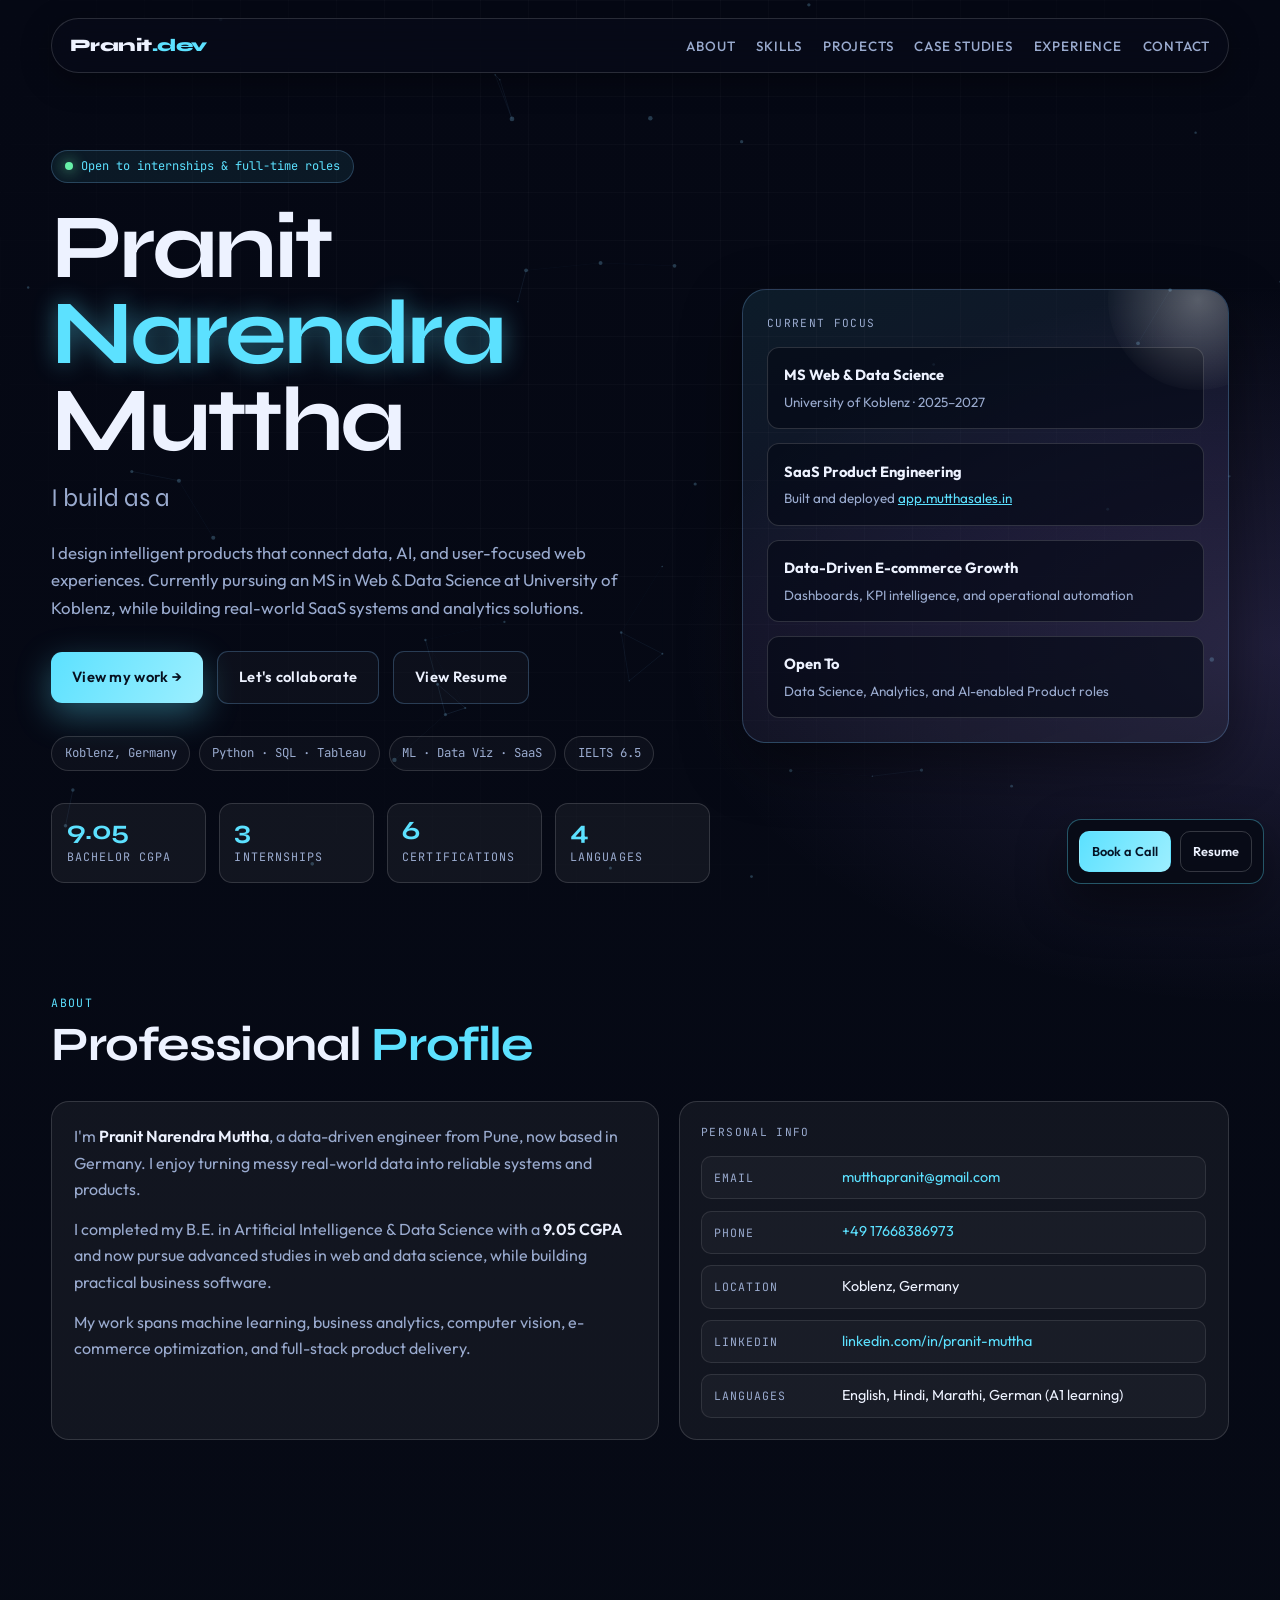
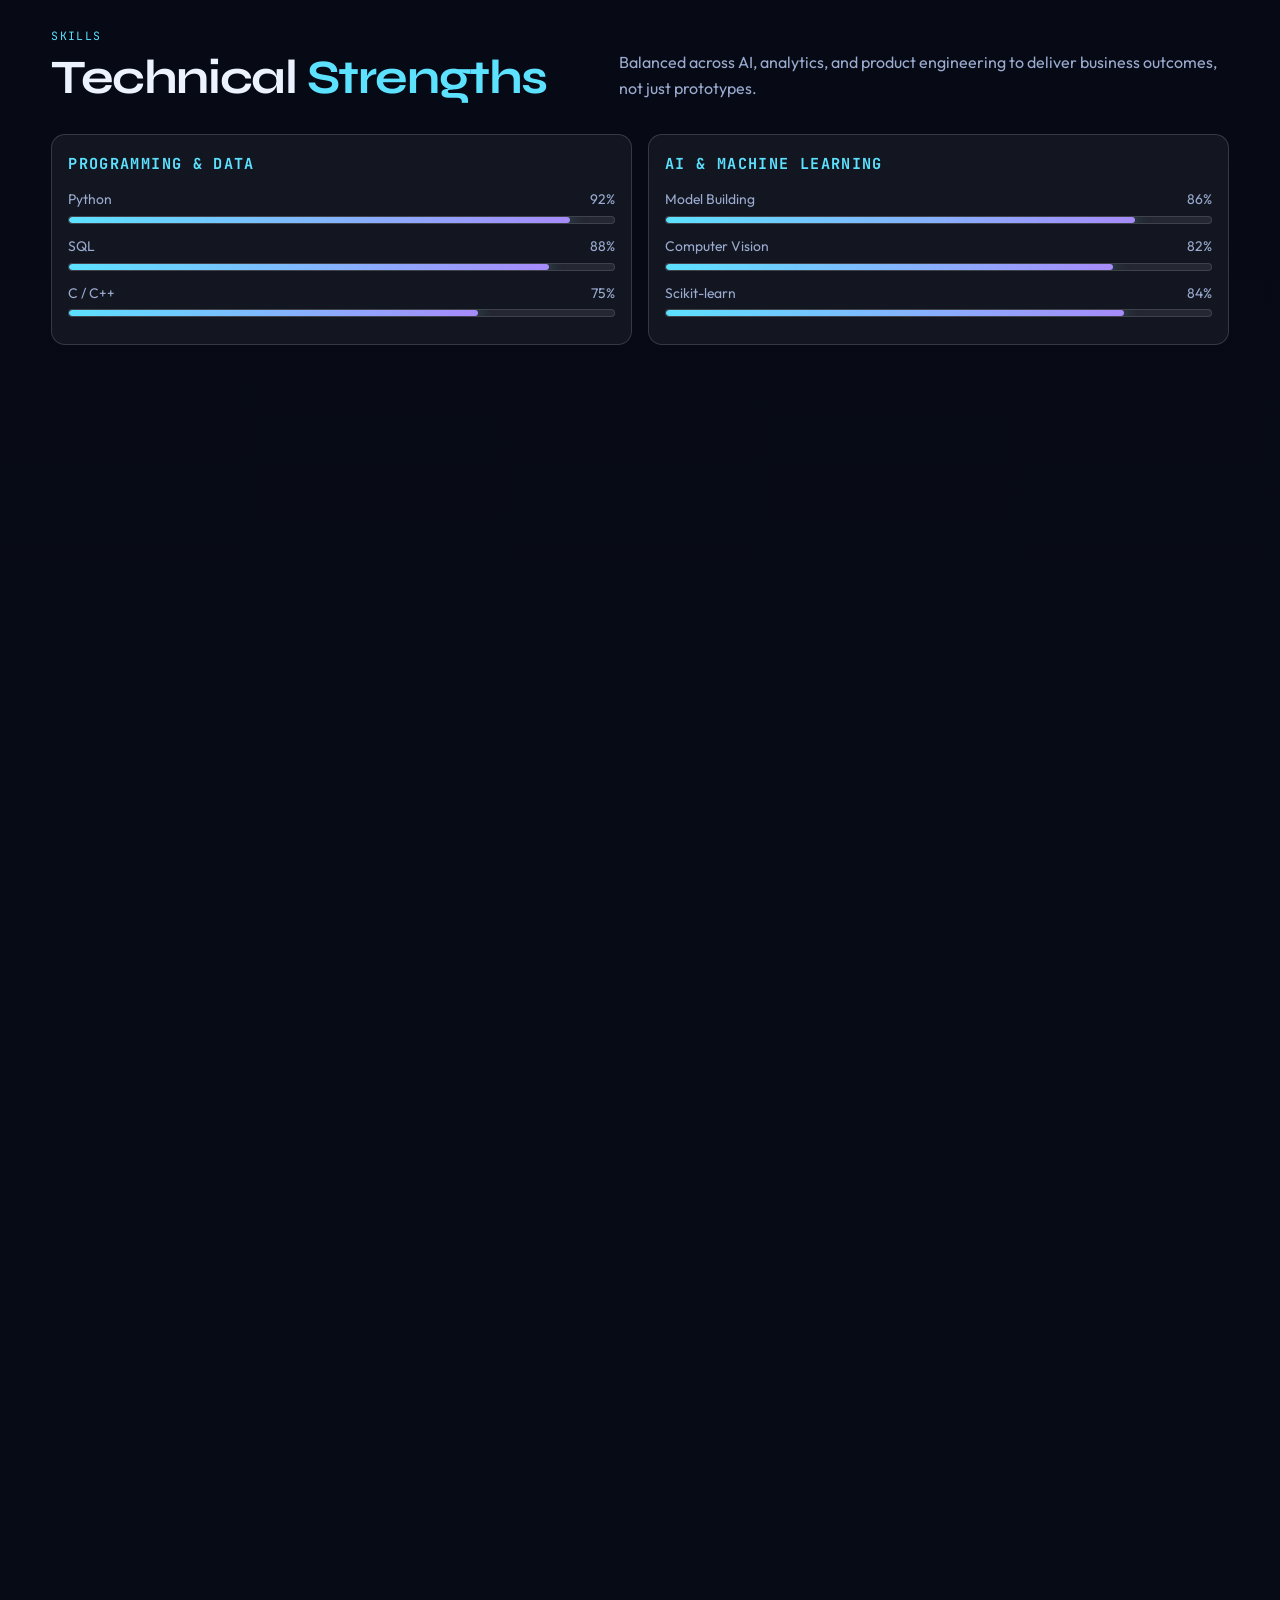
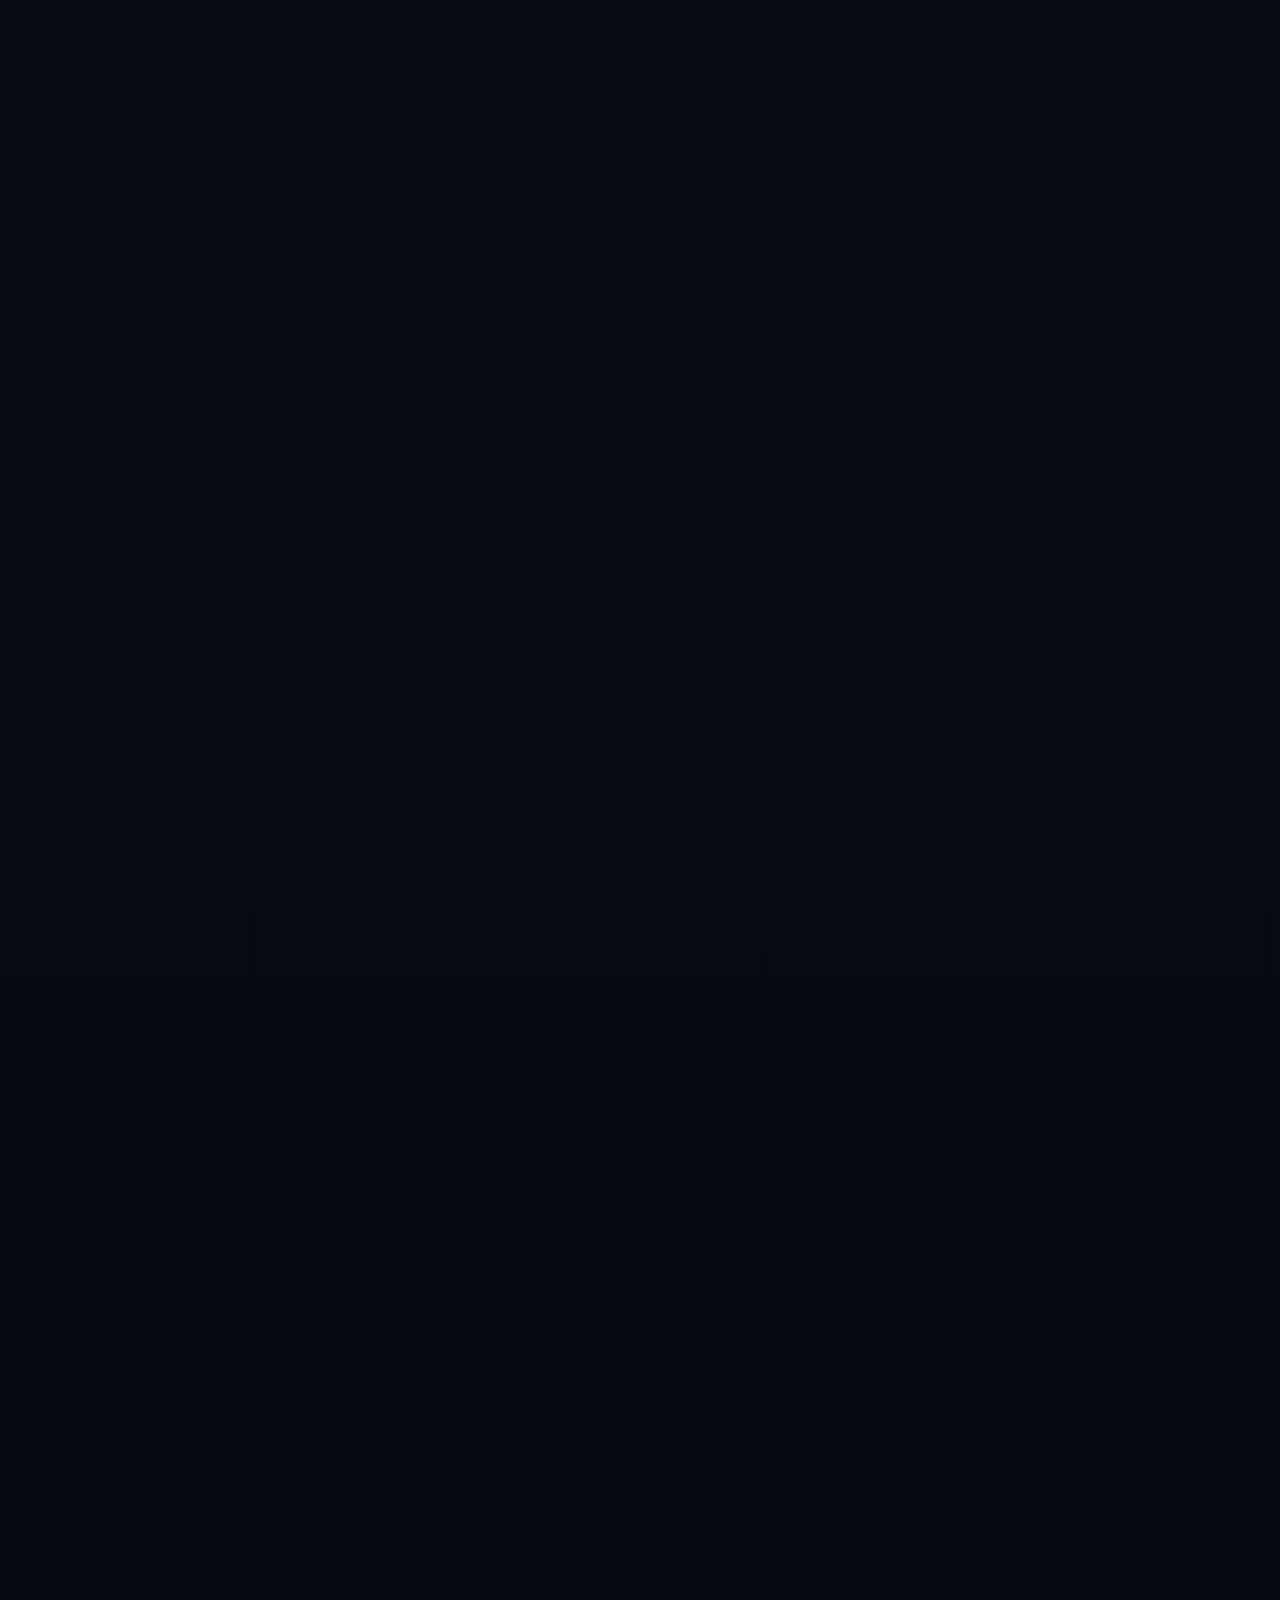
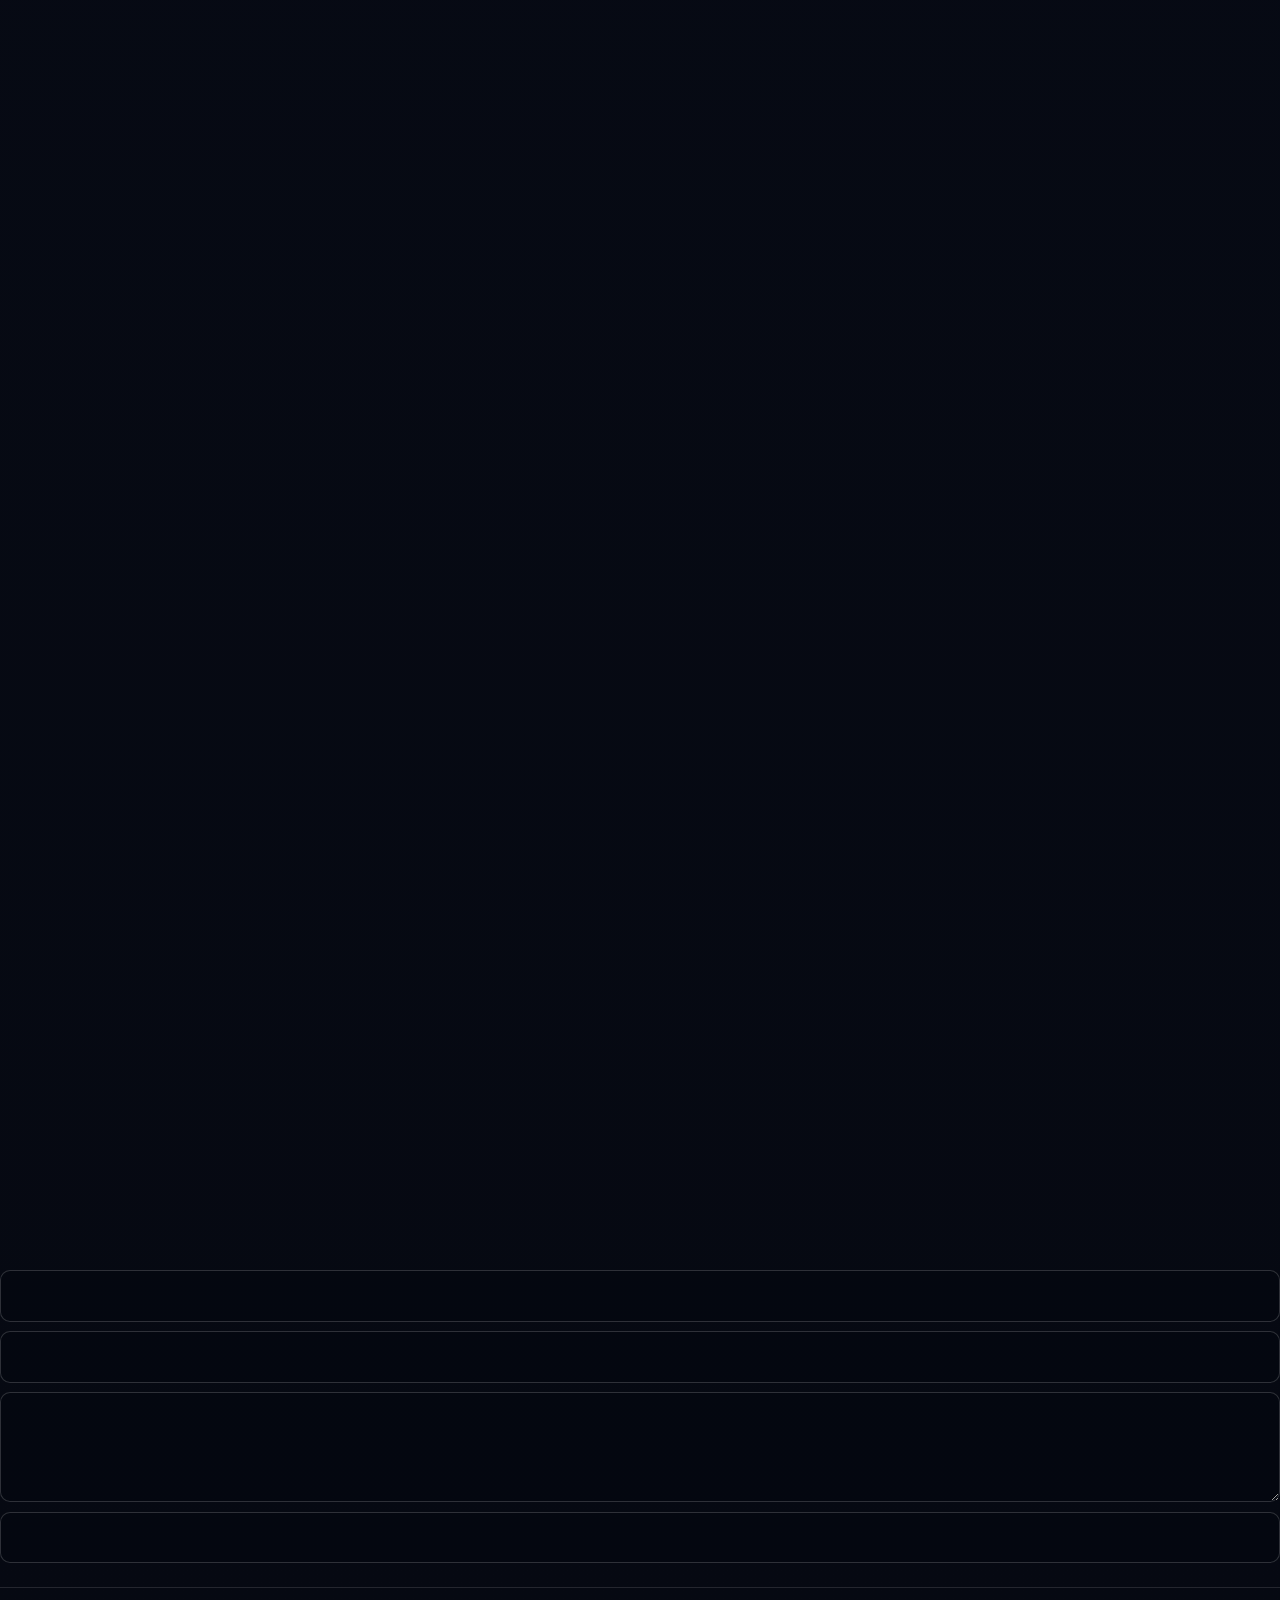
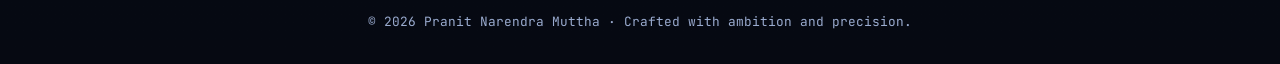
==== commit 87eaa1a2: "update" ====
--- a/pranit-portfolio.html
+++ b/pranit-portfolio.html
@@ -1423,8 +1423,7 @@
   </form>
 
   <aside class="sticky-cta" aria-label="Primary portfolio actions">
-    <a class="primary" href="#contact" data-track="Hire Me">Hire Me</a>
-    <a href="https://linkedin.com/in/pranit-muttha" target="_blank" rel="noreferrer" data-track="Book Call">Book a Call</a>
+    <a class="primary" href="tel:+4917668386973" data-track="Book Call">Book a Call</a>
     <a href="/resume.html" target="_blank" rel="noreferrer" data-track="Resume">Resume</a>
   </aside>
 
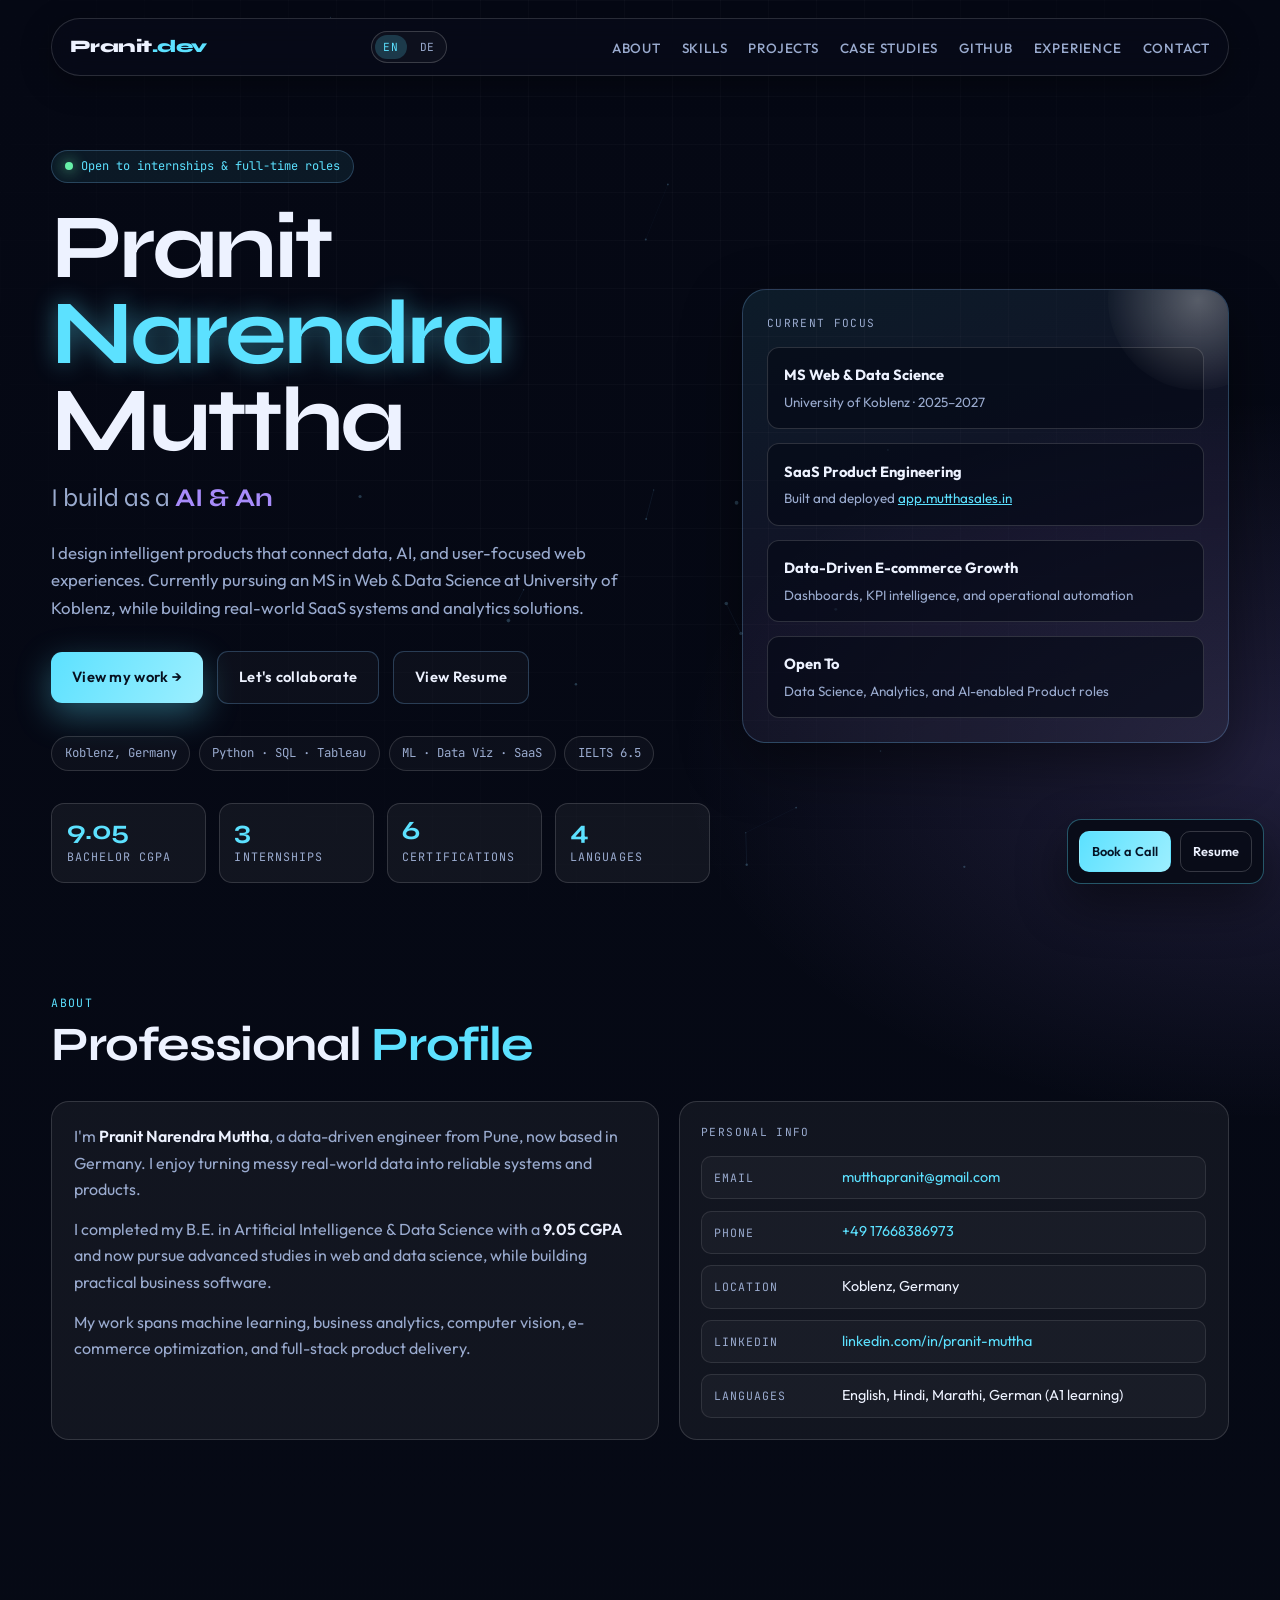
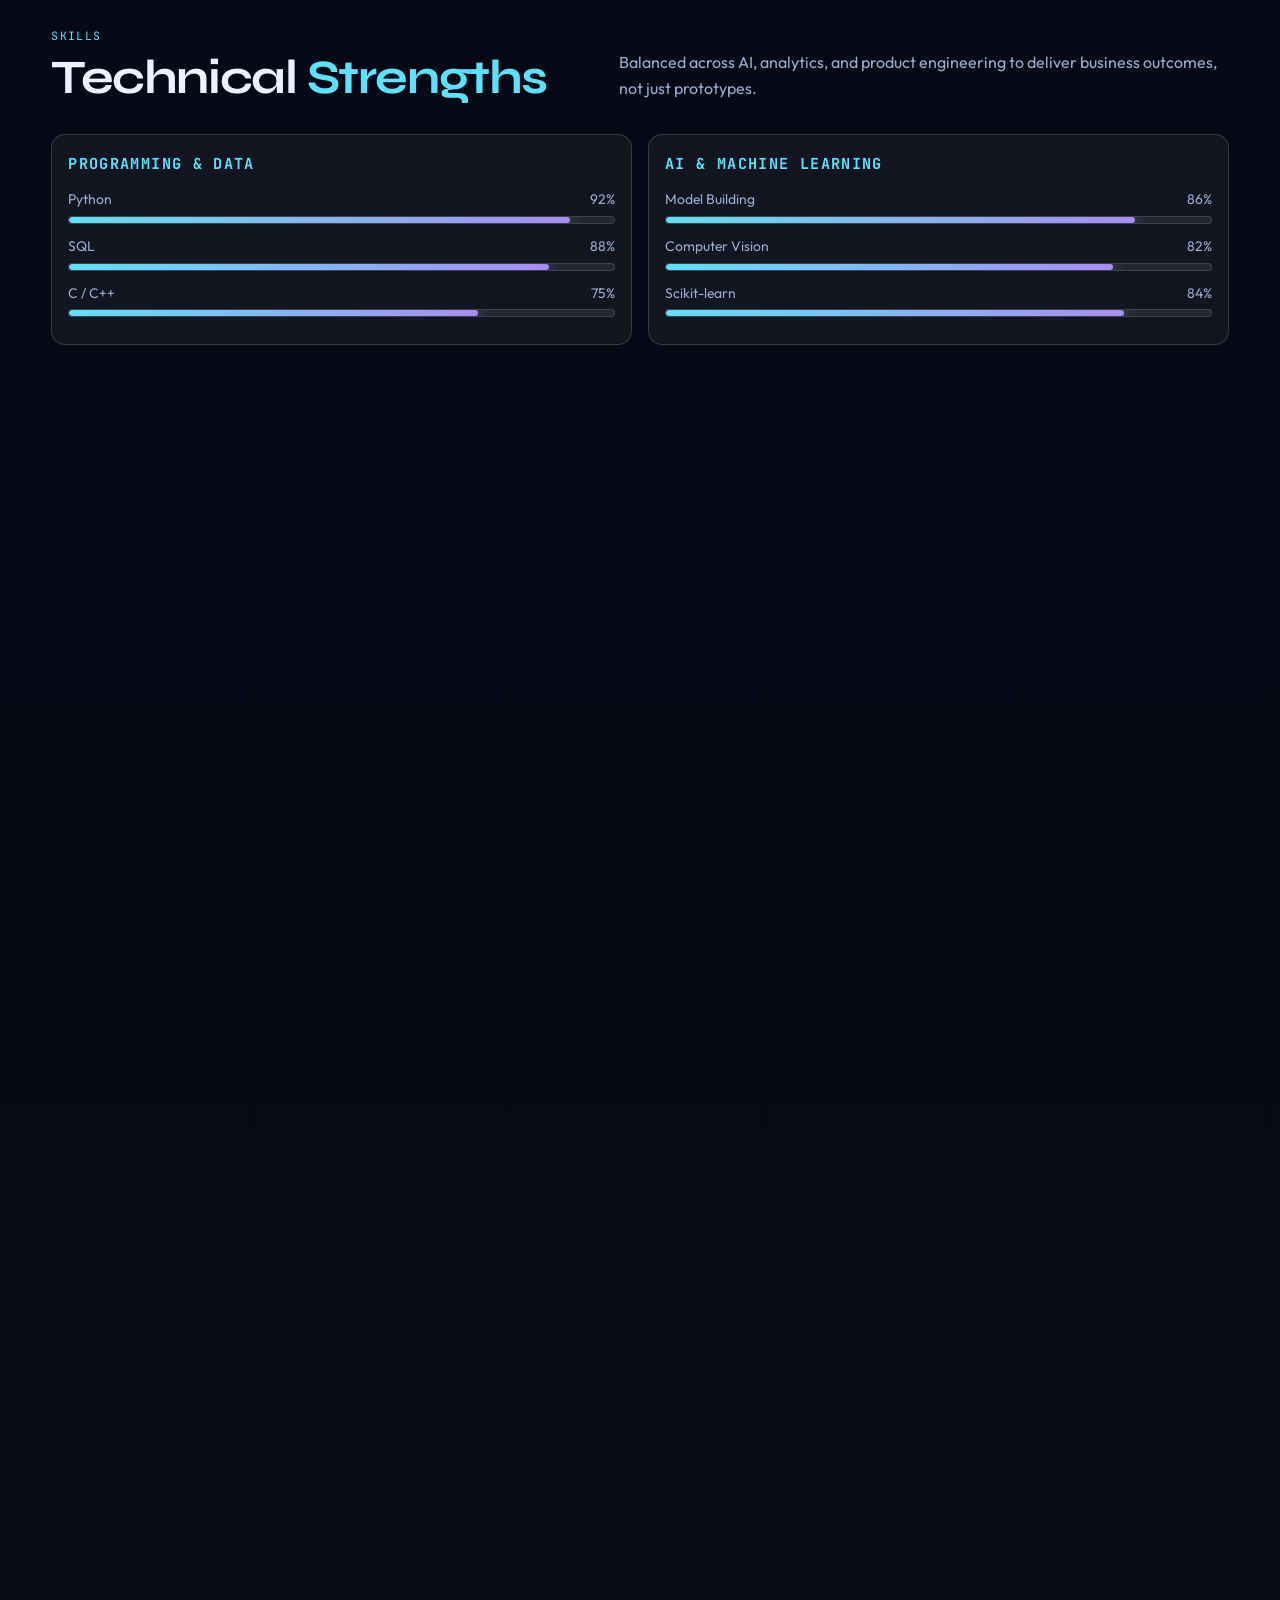
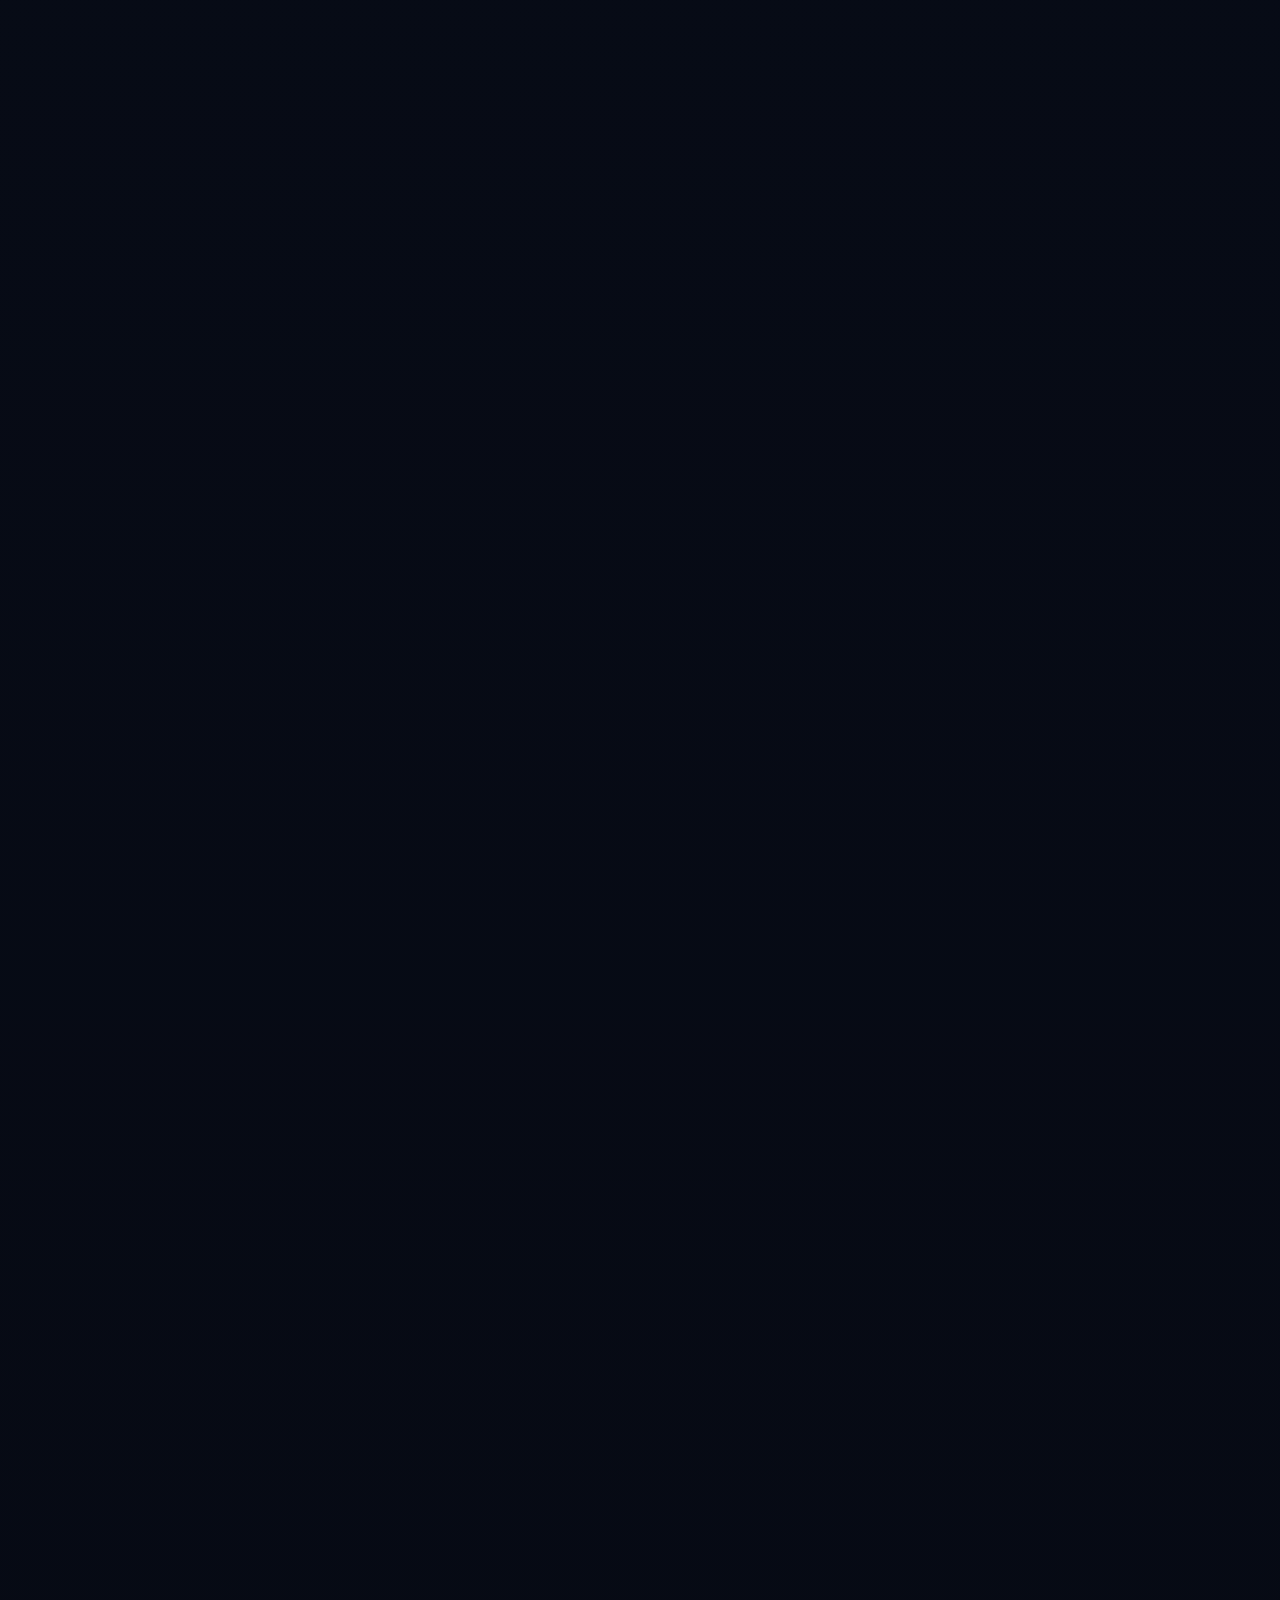
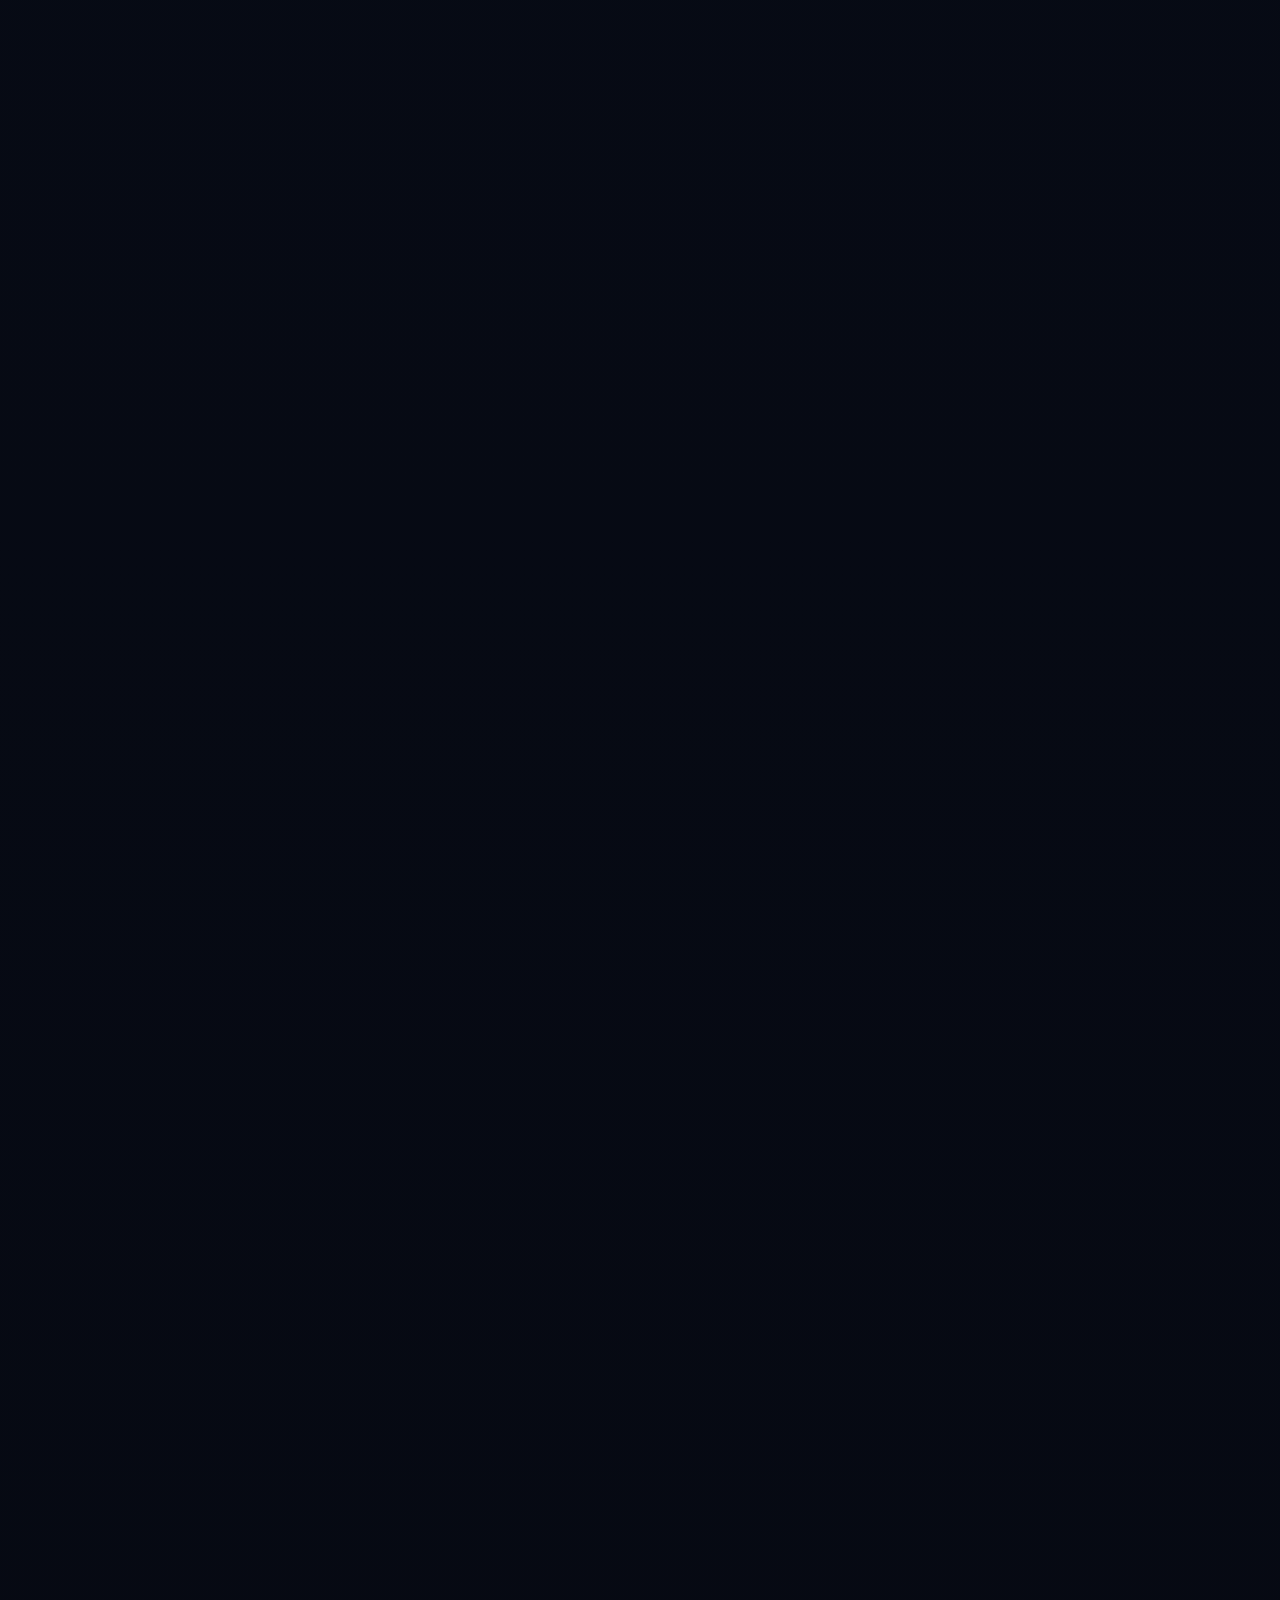
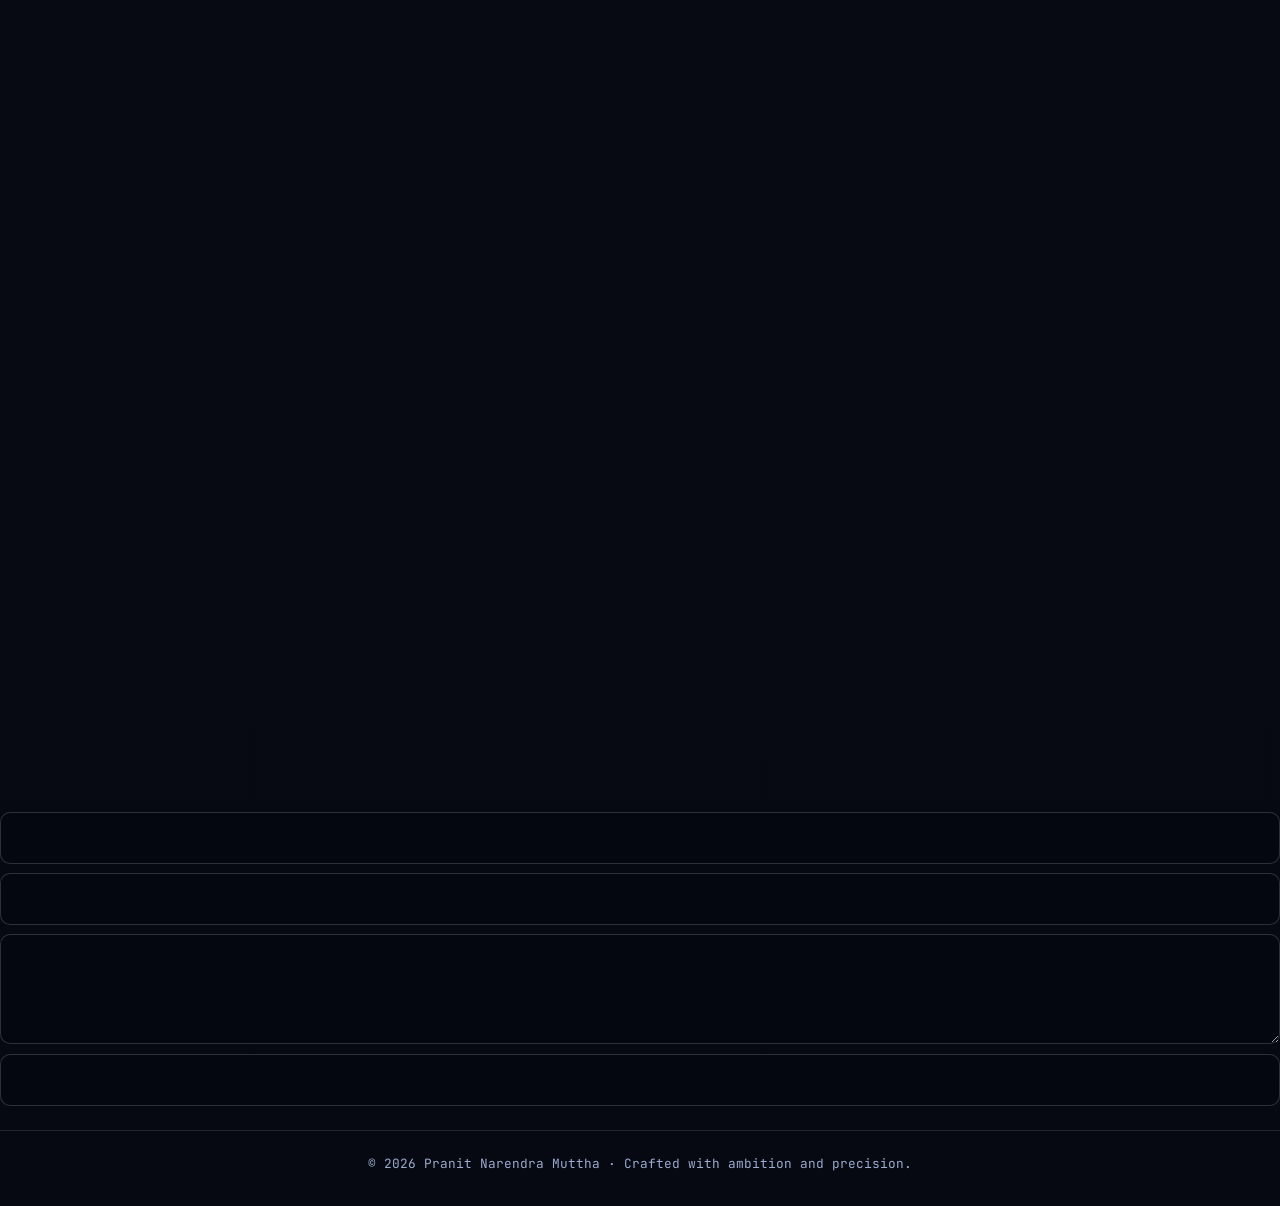
==== commit 1e2a3400: "Add EN/DE localization, GitHub highlights, and performance polish" ====
--- a/pranit-portfolio.html
+++ b/pranit-portfolio.html
@@ -23,7 +23,7 @@
   <title>Pranit Narendra Muttha — Portfolio</title>
   <link rel="preconnect" href="https://fonts.googleapis.com" />
   <link rel="preconnect" href="https://fonts.gstatic.com" crossorigin />
-  <link href="https://fonts.googleapis.com/css2?family=Syne:wght@500;700;800&family=Outfit:wght@300;400;500;600;700&family=JetBrains+Mono:wght@400;500&display=swap" rel="stylesheet" />
+  <link href="https://fonts.googleapis.com/css2?family=Syne:wght@500;700;800&family=Outfit:wght@400;500;700&family=JetBrains+Mono:wght@400&display=swap" rel="stylesheet" />
   <script async src="https://www.googletagmanager.com/gtag/js?id=G-XXXXXXXXXX"></script>
   <script>
     window.dataLayer = window.dataLayer || [];
@@ -203,6 +203,34 @@
       color: var(--primary);
     }
 
+    .lang-toggle {
+      display: inline-flex;
+      align-items: center;
+      gap: 0.3rem;
+      border: 1px solid rgba(255, 255, 255, 0.18);
+      border-radius: 999px;
+      padding: 0.2rem;
+      background: rgba(255, 255, 255, 0.03);
+    }
+
+    .lang-btn {
+      border: 0;
+      background: transparent;
+      color: var(--muted);
+      font-family: 'JetBrains Mono', monospace;
+      font-size: 0.7rem;
+      letter-spacing: 0.07em;
+      text-transform: uppercase;
+      padding: 0.3rem 0.5rem;
+      border-radius: 999px;
+      cursor: pointer;
+    }
+
+    .lang-btn.active {
+      background: rgba(92, 225, 255, 0.2);
+      color: var(--primary);
+    }
+
     .menu-btn {
       display: none;
       border: 1px solid var(--stroke);
@@ -726,6 +754,69 @@
       font-size: 0.9rem;
     }
 
+    .github-grid {
+      display: grid;
+      grid-template-columns: repeat(auto-fit, minmax(280px, 1fr));
+      gap: 1rem;
+    }
+
+    .github-card {
+      border: 1px solid rgba(255, 255, 255, 0.14);
+      border-radius: 16px;
+      background: var(--surface);
+      overflow: hidden;
+      transition: all 0.24s ease;
+    }
+
+    .github-card:hover {
+      transform: translateY(-4px);
+      border-color: rgba(92, 225, 255, 0.35);
+      background: var(--surface-2);
+    }
+
+    .github-shot {
+      display: block;
+      width: 100%;
+      aspect-ratio: 16 / 9;
+      object-fit: cover;
+      border-bottom: 1px solid rgba(255, 255, 255, 0.12);
+    }
+
+    .github-content {
+      padding: 0.95rem;
+    }
+
+    .github-meta {
+      display: flex;
+      align-items: center;
+      justify-content: space-between;
+      gap: 0.5rem;
+      margin-bottom: 0.5rem;
+    }
+
+    .github-meta h3 {
+      font-size: 1.02rem;
+    }
+
+    .star {
+      color: var(--accent);
+      font-family: 'JetBrains Mono', monospace;
+      font-size: 0.74rem;
+    }
+
+    .github-content p {
+      color: var(--muted);
+      font-size: 0.88rem;
+      margin-bottom: 0.65rem;
+    }
+
+    .github-content a {
+      color: var(--primary);
+      text-decoration: none;
+      font-size: 0.88rem;
+      font-weight: 600;
+    }
+
     .timeline {
       display: grid;
       gap: 0.95rem;
@@ -1003,6 +1094,11 @@
         grid-template-columns: 1fr;
       }
 
+      .lang-toggle {
+        margin-right: auto;
+        margin-left: 0.6rem;
+      }
+
       .sticky-cta {
         left: 0.7rem;
         right: 0.7rem;
@@ -1028,21 +1124,26 @@
   </style>
 </head>
 <body>
-  <a class="skip-link" href="#home">Skip to main content</a>
+  <a class="skip-link" href="#home" data-i18n="skipLink">Skip to main content</a>
   <div class="progress" id="progress"></div>
   <canvas id="bg-particles" aria-hidden="true"></canvas>
 
   <nav id="nav">
     <div class="nav-wrap">
       <a class="brand" href="#home">Pranit<span>.dev</span></a>
+      <div class="lang-toggle" aria-label="Language switch">
+        <button class="lang-btn active" id="langEn" type="button" aria-pressed="true">EN</button>
+        <button class="lang-btn" id="langDe" type="button" aria-pressed="false">DE</button>
+      </div>
       <button class="menu-btn" id="menuBtn" aria-label="Toggle menu">☰</button>
       <ul class="nav-links" id="navLinks">
-        <li><a href="#about">About</a></li>
-        <li><a href="#skills">Skills</a></li>
-        <li><a href="#projects">Projects</a></li>
-        <li><a href="#case-studies">Case Studies</a></li>
-        <li><a href="#experience">Experience</a></li>
-        <li><a href="#contact">Contact</a></li>
+        <li><a href="#about" data-i18n="navAbout">About</a></li>
+        <li><a href="#skills" data-i18n="navSkills">Skills</a></li>
+        <li><a href="#projects" data-i18n="navProjects">Projects</a></li>
+        <li><a href="#case-studies" data-i18n="navCaseStudies">Case Studies</a></li>
+        <li><a href="#github-highlights" data-i18n="navGithub">GitHub</a></li>
+        <li><a href="#experience" data-i18n="navExperience">Experience</a></li>
+        <li><a href="#contact" data-i18n="navContact">Contact</a></li>
       </ul>
     </div>
   </nav>
@@ -1050,16 +1151,16 @@
   <main id="home" class="hero container">
     <div class="hero-grid">
       <section>
-        <div class="hero-tag"><i></i>Open to internships & full-time roles</div>
+        <div class="hero-tag"><i></i><span data-i18n="heroTag">Open to internships & full-time roles</span></div>
         <h1>Pranit <span class="name-accent">Narendra</span> Muttha</h1>
-        <p class="hero-role">I build as a <strong id="typeRole">Data Scientist</strong></p>
-        <p class="hero-text">
+        <p class="hero-role"><span id="rolePrefix" data-i18n="heroRolePrefix">I build as a</span> <strong id="typeRole">Data Scientist</strong></p>
+        <p class="hero-text" data-i18n="heroText">
           I design intelligent products that connect data, AI, and user-focused web experiences. Currently pursuing an MS in Web & Data Science at University of Koblenz, while building real-world SaaS systems and analytics solutions.
         </p>
         <div class="cta-row">
-          <a class="btn btn-primary" href="#projects">View my work →</a>
-          <a class="btn btn-ghost" href="#contact">Let's collaborate</a>
-          <a class="btn btn-ghost" href="/resume.html" target="_blank" rel="noreferrer">View Resume</a>
+          <a class="btn btn-primary" href="#projects" data-i18n="heroBtnWork">View my work →</a>
+          <a class="btn btn-ghost" href="#contact" data-i18n="heroBtnCollab">Let's collaborate</a>
+          <a class="btn btn-ghost" href="/resume.html" target="_blank" rel="noreferrer" data-i18n="heroBtnResume">View Resume</a>
         </div>
         <div class="hero-chips">
           <span class="chip">Koblenz, Germany</span>
@@ -1328,6 +1429,56 @@
     </div>
   </section>
 
+  <section id="github-highlights" class="section">
+    <div class="container" data-reveal>
+      <div class="section-head">
+        <div>
+          <p class="label" data-i18n="githubLabel">GitHub Highlights</p>
+          <h2 data-i18n="githubTitle">Pinned <span>Repository Work</span></h2>
+        </div>
+        <p class="subtitle" data-i18n="githubSubtitle">Selected repos with README previews and concise build notes.</p>
+      </div>
+
+      <div class="github-grid">
+        <article class="github-card" data-reveal>
+          <img class="github-shot" src="/assets/github/pranit-portfolio-readme.svg" alt="README screenshot preview for pranit-portfolio repository" loading="lazy" decoding="async" width="1200" height="675" />
+          <div class="github-content">
+            <div class="github-meta">
+              <h3>pranit-portfolio</h3>
+              <span class="star">★ 0</span>
+            </div>
+            <p data-i18n="repoPortfolioNote">What I built: production-ready portfolio with SEO, localization, launch automation scripts, and Netlify deployment flow.</p>
+            <a href="https://github.com/PranitMuttha/pranit-portfolio" target="_blank" rel="noreferrer" data-i18n="repoView">View Repository →</a>
+          </div>
+        </article>
+
+        <article class="github-card" data-reveal>
+          <img class="github-shot" src="/assets/github/muttha-frontend-readme.svg" alt="README screenshot preview for muttha-frontend repository" loading="lazy" decoding="async" width="1200" height="675" />
+          <div class="github-content">
+            <div class="github-meta">
+              <h3>muttha-frontend</h3>
+              <span class="star">★ 0</span>
+            </div>
+            <p data-i18n="repoFrontendNote">What I built: frontend modules for dashboard UX, role-based workflows, and business-facing interfaces.</p>
+            <a href="https://github.com/PranitMuttha/muttha-frontend" target="_blank" rel="noreferrer" data-i18n="repoView">View Repository →</a>
+          </div>
+        </article>
+
+        <article class="github-card" data-reveal>
+          <img class="github-shot" src="/assets/github/muttha-backend-readme.svg" alt="README screenshot preview for muttha-sales-backend repository" loading="lazy" decoding="async" width="1200" height="675" />
+          <div class="github-content">
+            <div class="github-meta">
+              <h3>muttha-sales-backend</h3>
+              <span class="star">★ 0</span>
+            </div>
+            <p data-i18n="repoBackendNote">What I built: backend services for auth, APIs, and data integration supporting operations and analytics use cases.</p>
+            <a href="https://github.com/PranitMuttha/muttha-sales-backend" target="_blank" rel="noreferrer" data-i18n="repoView">View Repository →</a>
+          </div>
+        </article>
+      </div>
+    </div>
+  </section>
+
   <section class="section">
     <div class="container" data-reveal>
       <div class="section-head">
@@ -1377,15 +1528,15 @@
     <div class="container" data-reveal>
       <div class="section-head">
         <div>
-          <p class="label">Contact</p>
-          <h2>Let's Build <span>Something Great</span></h2>
+          <p class="label" data-i18n="contactLabel">Contact</p>
+          <h2 data-i18n="contactTitle">Let's Build <span>Something Great</span></h2>
         </div>
       </div>
 
       <div class="contact-wrap">
         <article class="contact-box" data-reveal>
-          <h3>Direct Links</h3>
-          <p>If you have a role, project, or collaboration in mind, I’m ready to discuss.</p>
+          <h3 data-i18n="directLinksTitle">Direct Links</h3>
+          <p data-i18n="directLinksText">If you have a role, project, or collaboration in mind, I’m ready to discuss.</p>
           <div class="quick-links">
             <a href="mailto:mutthapranit@gmail.com">✉️ mutthapranit@gmail.com</a>
             <a href="tel:+4917668386973">📱 +49 17668386973</a>
@@ -1396,20 +1547,20 @@
         </article>
 
         <article class="contact-box" data-reveal>
-          <h3>Quick Message</h3>
-          <p>Send directly from the website. I usually respond within 24 hours.</p>
+          <h3 data-i18n="quickMessageTitle">Quick Message</h3>
+          <p data-i18n="quickMessageText">Send directly from the website. I usually respond within 24 hours.</p>
           <form id="contactForm" name="portfolio-contact" method="POST" data-netlify="true" netlify-honeypot="bot-field">
             <input type="hidden" name="form-name" value="portfolio-contact" />
             <p style="display:none;">
               <label>Don’t fill this out if you're human: <input name="bot-field" /></label>
             </p>
-            <input type="text" id="name" name="name" placeholder="Your name" required />
-            <input type="email" id="email" name="email" placeholder="Your email" required />
-            <textarea id="message" name="message" placeholder="Tell me about your project or role" required></textarea>
-            <button class="btn btn-primary" type="submit">Send message</button>
+            <input type="text" id="name" name="name" placeholder="Your name" data-i18n-placeholder="namePlaceholder" required />
+            <input type="email" id="email" name="email" placeholder="Your email" data-i18n-placeholder="emailPlaceholder" required />
+            <textarea id="message" name="message" placeholder="Tell me about your project or role" data-i18n-placeholder="messagePlaceholder" required></textarea>
+            <button class="btn btn-primary" type="submit" data-i18n="sendMessage">Send message</button>
             <p class="form-status" id="formStatus"></p>
           </form>
-          <p class="tiny">Preferred timezone: CET / IST overlap friendly.</p>
+          <p class="tiny" data-i18n="timezoneNote">Preferred timezone: CET / IST overlap friendly.</p>
         </article>
       </div>
     </div>
@@ -1423,8 +1574,8 @@
   </form>
 
   <aside class="sticky-cta" aria-label="Primary portfolio actions">
-    <a class="primary" href="tel:+4917668386973" data-track="Book Call">Book a Call</a>
-    <a href="/resume.html" target="_blank" rel="noreferrer" data-track="Resume">Resume</a>
+    <a class="primary" href="tel:+4917668386973" data-track="Book Call" data-i18n="bookCall">Book a Call</a>
+    <a href="/resume.html" target="_blank" rel="noreferrer" data-track="Resume" data-i18n="resumeCta">Resume</a>
   </aside>
 
   <footer>
@@ -1440,13 +1591,119 @@
     const year = document.getElementById('year');
     const typeRole = document.getElementById('typeRole');
     const formStatus = document.getElementById('formStatus');
+    const langEn = document.getElementById('langEn');
+    const langDe = document.getElementById('langDe');
+
+    const i18n = {
+      en: {
+        skipLink: 'Skip to main content',
+        navAbout: 'About', navSkills: 'Skills', navProjects: 'Projects', navCaseStudies: 'Case Studies', navGithub: 'GitHub', navExperience: 'Experience', navContact: 'Contact',
+        heroTag: 'Open to internships & full-time roles',
+        heroRolePrefix: 'I build as a',
+        heroText: 'I design intelligent products that connect data, AI, and user-focused web experiences. Currently pursuing an MS in Web & Data Science at University of Koblenz, while building real-world SaaS systems and analytics solutions.',
+        heroBtnWork: 'View my work →', heroBtnCollab: "Let's collaborate", heroBtnResume: 'View Resume',
+        githubLabel: 'GitHub Highlights',
+        githubTitle: 'Pinned Repository Work',
+        githubSubtitle: 'Selected repos with README previews and concise build notes.',
+        repoPortfolioNote: 'What I built: production-ready portfolio with SEO, localization, launch automation scripts, and Netlify deployment flow.',
+        repoFrontendNote: 'What I built: frontend modules for dashboard UX, role-based workflows, and business-facing interfaces.',
+        repoBackendNote: 'What I built: backend services for auth, APIs, and data integration supporting operations and analytics use cases.',
+        repoView: 'View Repository →',
+        contactLabel: 'Contact',
+        contactTitle: "Let's Build Something Great",
+        directLinksTitle: 'Direct Links',
+        directLinksText: 'If you have a role, project, or collaboration in mind, I’m ready to discuss.',
+        quickMessageTitle: 'Quick Message',
+        quickMessageText: 'Send directly from the website. I usually respond within 24 hours.',
+        namePlaceholder: 'Your name', emailPlaceholder: 'Your email', messagePlaceholder: 'Tell me about your project or role',
+        sendMessage: 'Send message',
+        timezoneNote: 'Preferred timezone: CET / IST overlap friendly.',
+        bookCall: 'Book a Call',
+        resumeCta: 'Resume',
+        formSuccess: 'Message sent successfully. I will get back soon.',
+        formError: 'Submission failed. Please email me directly at mutthapranit@gmail.com.'
+      },
+      de: {
+        skipLink: 'Zum Hauptinhalt springen',
+        navAbout: 'Über mich', navSkills: 'Fähigkeiten', navProjects: 'Projekte', navCaseStudies: 'Fallstudien', navGithub: 'GitHub', navExperience: 'Erfahrung', navContact: 'Kontakt',
+        heroTag: 'Offen für Praktika & Festanstellungen',
+        heroRolePrefix: 'Ich arbeite als',
+        heroText: 'Ich entwickle intelligente Produkte, die Daten, KI und benutzerorientierte Web-Erlebnisse verbinden. Derzeit studiere ich Web & Data Science an der Universität Koblenz und baue praxisnahe SaaS- und Analytics-Lösungen.',
+        heroBtnWork: 'Meine Arbeiten ansehen →', heroBtnCollab: 'Zusammenarbeiten', heroBtnResume: 'Lebenslauf ansehen',
+        githubLabel: 'GitHub Highlights',
+        githubTitle: 'Ausgewählte Repository-Arbeiten',
+        githubSubtitle: 'Ausgewählte Repositories mit README-Vorschau und kurzen Entwicklungsnotizen.',
+        repoPortfolioNote: 'Was ich gebaut habe: produktionsreifes Portfolio mit SEO, Lokalisierung, Launch-Automatisierung und Netlify-Deployment.',
+        repoFrontendNote: 'Was ich gebaut habe: Frontend-Module für Dashboard-UX, rollenbasierte Workflows und Business-Interfaces.',
+        repoBackendNote: 'Was ich gebaut habe: Backend-Services für Authentifizierung, APIs und Datenintegration für operative und analytische Anwendungsfälle.',
+        repoView: 'Repository ansehen →',
+        contactLabel: 'Kontakt',
+        contactTitle: 'Lass uns etwas Großartiges bauen',
+        directLinksTitle: 'Direkte Links',
+        directLinksText: 'Wenn du eine Rolle, ein Projekt oder eine Zusammenarbeit im Kopf hast, freue ich mich auf den Austausch.',
+        quickMessageTitle: 'Kurznachricht',
+        quickMessageText: 'Sende direkt über die Website. Ich antworte in der Regel innerhalb von 24 Stunden.',
+        namePlaceholder: 'Ihr Name', emailPlaceholder: 'Ihre E-Mail', messagePlaceholder: 'Erzählen Sie mir von Ihrem Projekt oder Ihrer Rolle',
+        sendMessage: 'Nachricht senden',
+        timezoneNote: 'Bevorzugte Zeitzone: CET / IST-freundlich.',
+        bookCall: 'Anruf vereinbaren',
+        resumeCta: 'Lebenslauf',
+        formSuccess: 'Nachricht erfolgreich gesendet. Ich melde mich bald zurück.',
+        formError: 'Senden fehlgeschlagen. Bitte schreiben Sie mir direkt an mutthapranit@gmail.com.'
+      }
+    };
+
+    const rolesByLanguage = {
+      en: ['Data Scientist', 'AI & Analytics Engineer', 'SaaS Product Builder', 'Web & Data Science Researcher'],
+      de: ['Data Scientist', 'KI- und Analytics-Ingenieur', 'SaaS Produktentwickler', 'Web- & Data-Science-Forscher']
+    };
+
+    let currentLanguage = localStorage.getItem('portfolio-lang') || (navigator.language.startsWith('de') ? 'de' : 'en');
 
     year.textContent = new Date().getFullYear();
 
-    const roles = ['Data Scientist', 'AI & Analytics Engineer', 'SaaS Product Builder', 'Web & Data Science Researcher'];
+    let roles = rolesByLanguage[currentLanguage] || rolesByLanguage.en;
     let roleIndex = 0;
     let charIndex = 0;
     let deleting = false;
+
+    function applyLanguage(language) {
+      const selectedLanguage = i18n[language] ? language : 'en';
+      const dictionary = i18n[selectedLanguage];
+      currentLanguage = selectedLanguage;
+      document.documentElement.lang = selectedLanguage;
+
+      document.querySelectorAll('[data-i18n]').forEach((element) => {
+        const key = element.dataset.i18n;
+        if (dictionary[key]) {
+          element.textContent = dictionary[key];
+        }
+      });
+
+      document.querySelectorAll('[data-i18n-placeholder]').forEach((element) => {
+        const key = element.dataset.i18nPlaceholder;
+        if (dictionary[key]) {
+          element.placeholder = dictionary[key];
+        }
+      });
+
+      roles = rolesByLanguage[selectedLanguage] || rolesByLanguage.en;
+      roleIndex = 0;
+      charIndex = 0;
+      deleting = false;
+      typeRole.textContent = roles[0];
+
+      langEn.classList.toggle('active', selectedLanguage === 'en');
+      langDe.classList.toggle('active', selectedLanguage === 'de');
+      langEn.setAttribute('aria-pressed', String(selectedLanguage === 'en'));
+      langDe.setAttribute('aria-pressed', String(selectedLanguage === 'de'));
+      localStorage.setItem('portfolio-lang', selectedLanguage);
+    }
+
+    langEn.addEventListener('click', () => applyLanguage('en'));
+    langDe.addEventListener('click', () => applyLanguage('de'));
+
+    applyLanguage(currentLanguage);
 
     function typeLoop() {
       const role = roles[roleIndex];
@@ -1600,11 +1857,11 @@
         if (!response.ok) {
           throw new Error('submit failed');
         }
-        formStatus.textContent = 'Message sent successfully. I will get back soon.';
+        formStatus.textContent = i18n[currentLanguage].formSuccess;
         contactForm.reset();
         gtag('event', 'contact_form_submit', { method: 'netlify_form' });
       } catch (error) {
-        formStatus.textContent = 'Submission failed. Please email me directly at mutthapranit@gmail.com.';
+        formStatus.textContent = i18n[currentLanguage].formError;
       }
     });
 
@@ -1620,20 +1877,33 @@
     const context = canvas.getContext('2d');
     let particles = [];
     const reducedMotion = window.matchMedia('(prefers-reduced-motion: reduce)').matches;
+    let lastFrame = 0;
+    const frameGap = 1000 / 30;
 
     function resizeCanvas() {
       canvas.width = window.innerWidth;
       canvas.height = window.innerHeight;
-      particles = Array.from({ length: Math.max(40, Math.floor(window.innerWidth / 28)) }, () => ({
+      particles = Array.from({ length: Math.max(24, Math.floor(window.innerWidth / 55)) }, () => ({
         x: Math.random() * canvas.width,
         y: Math.random() * canvas.height,
-        vx: (Math.random() - 0.5) * 0.35,
-        vy: (Math.random() - 0.5) * 0.35,
-        r: Math.random() * 1.8 + 0.6
+        vx: (Math.random() - 0.5) * 0.22,
+        vy: (Math.random() - 0.5) * 0.22,
+        r: Math.random() * 1.4 + 0.5
       }));
     }
 
-    function animateParticles() {
+    function animateParticles(timestamp = 0) {
+      if (document.hidden) {
+        requestAnimationFrame(animateParticles);
+        return;
+      }
+
+      if (timestamp - lastFrame < frameGap) {
+        requestAnimationFrame(animateParticles);
+        return;
+      }
+
+      lastFrame = timestamp;
       context.clearRect(0, 0, canvas.width, canvas.height);
       particles.forEach((p) => {
         p.x += p.vx;
@@ -1653,8 +1923,8 @@
           const dx = particles[i].x - particles[j].x;
           const dy = particles[i].y - particles[j].y;
           const dist = Math.hypot(dx, dy);
-          if (dist < 95) {
-            context.strokeStyle = `rgba(128, 195, 255, ${(95 - dist) / 450})`;
+          if (dist < 78) {
+            context.strokeStyle = `rgba(128, 195, 255, ${(78 - dist) / 380})`;
             context.lineWidth = 1;
             context.beginPath();
             context.moveTo(particles[i].x, particles[i].y);
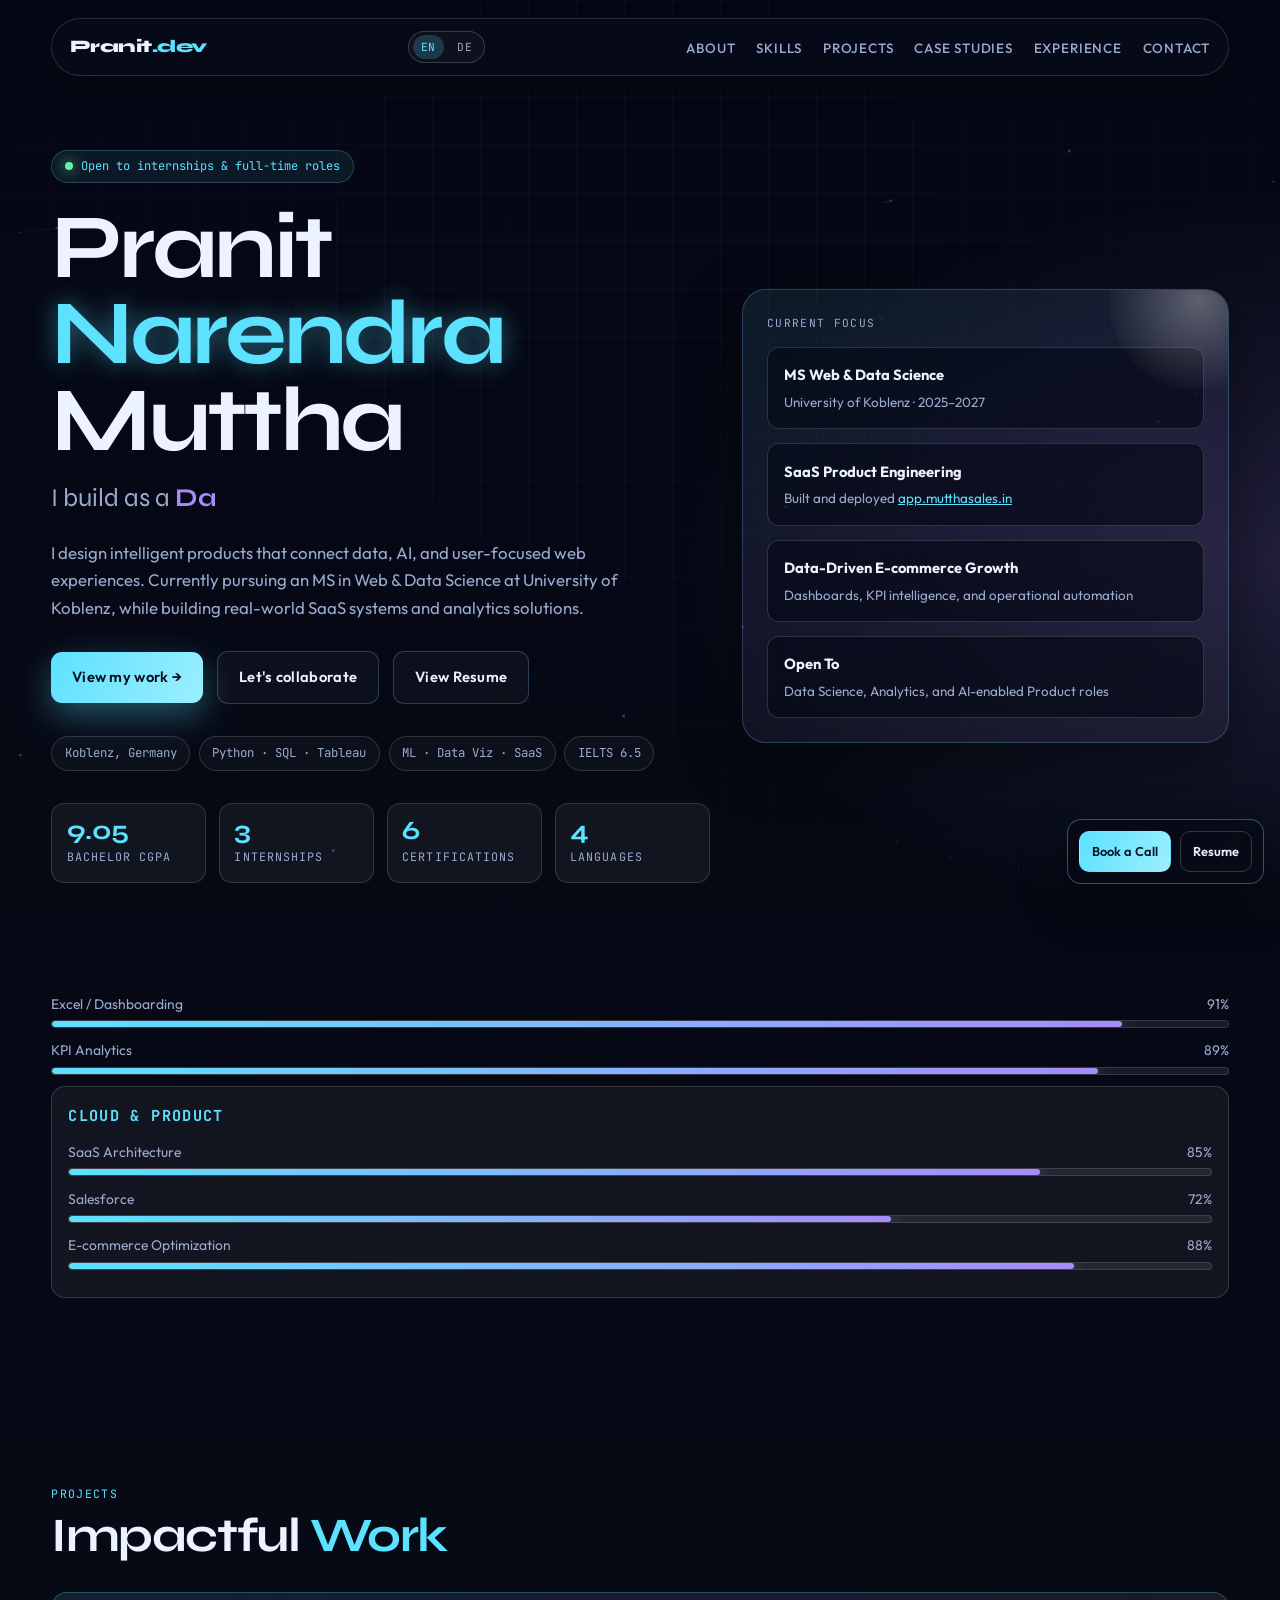
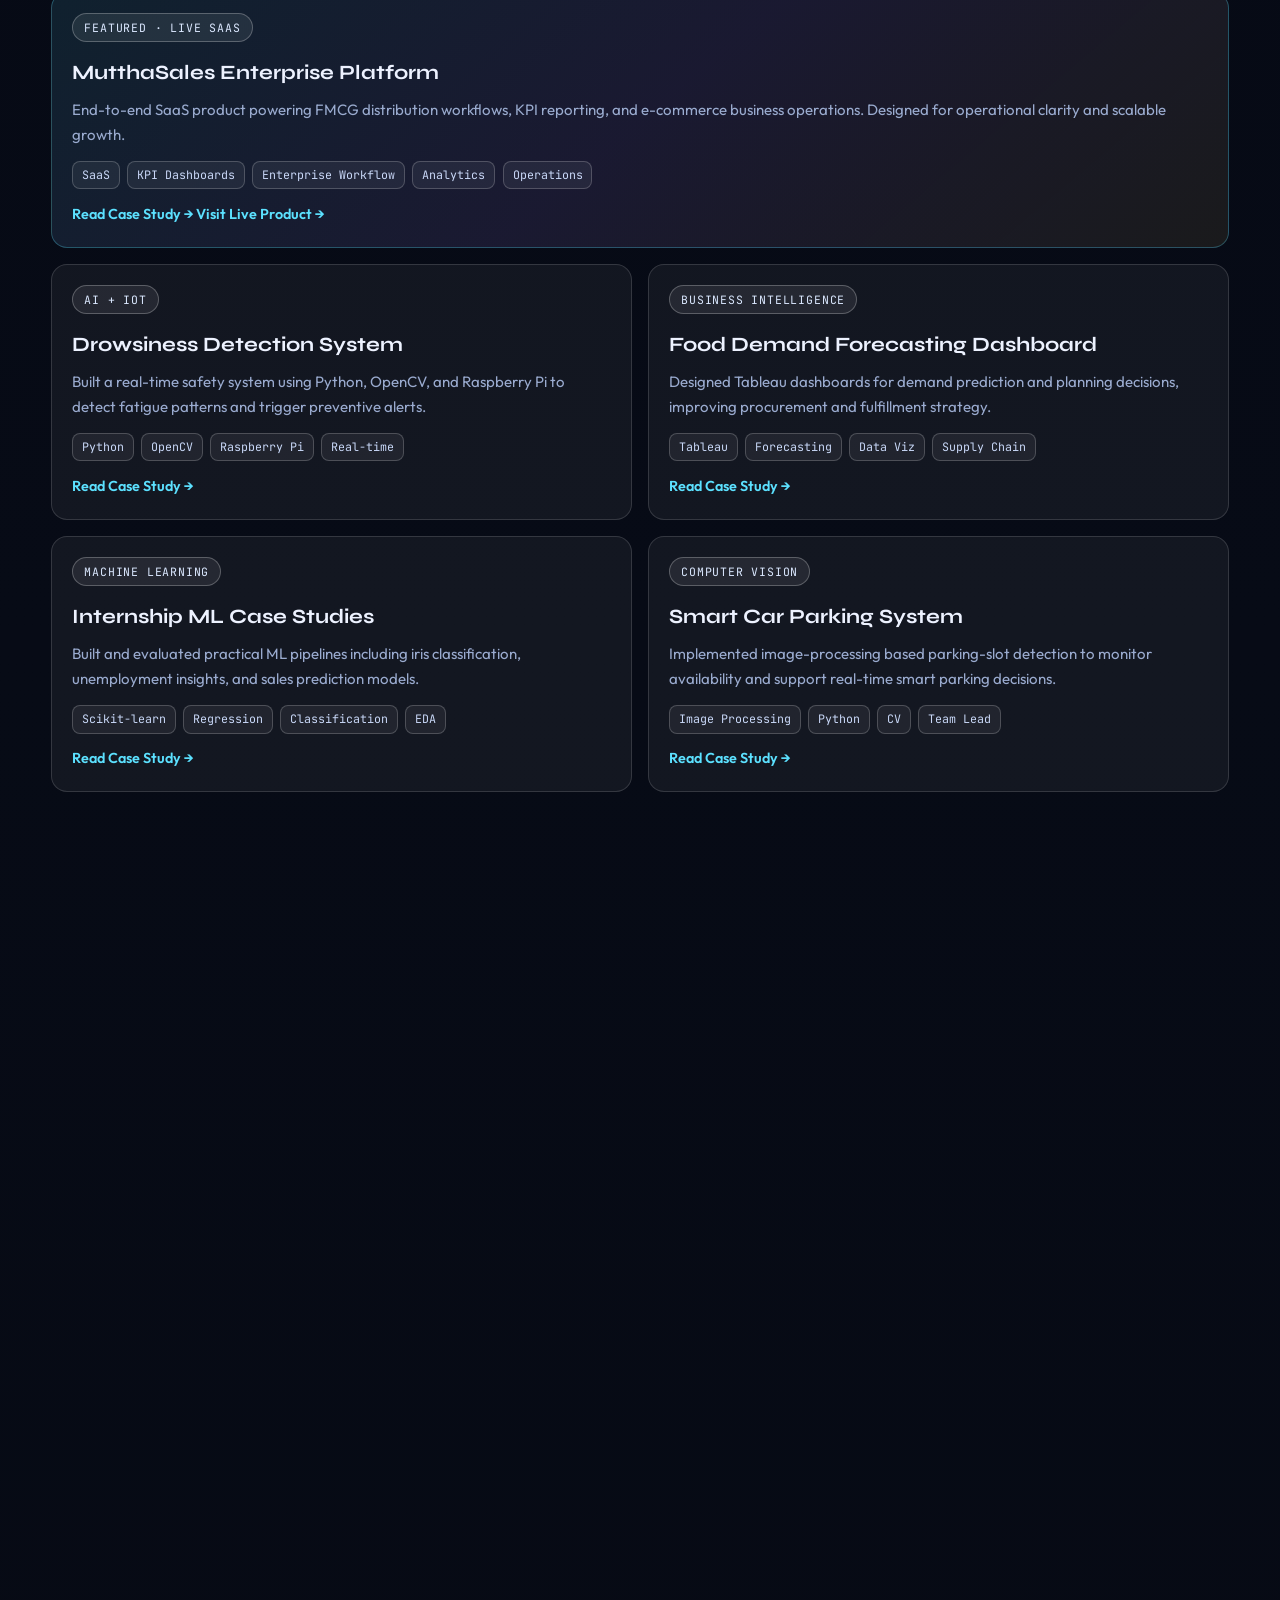
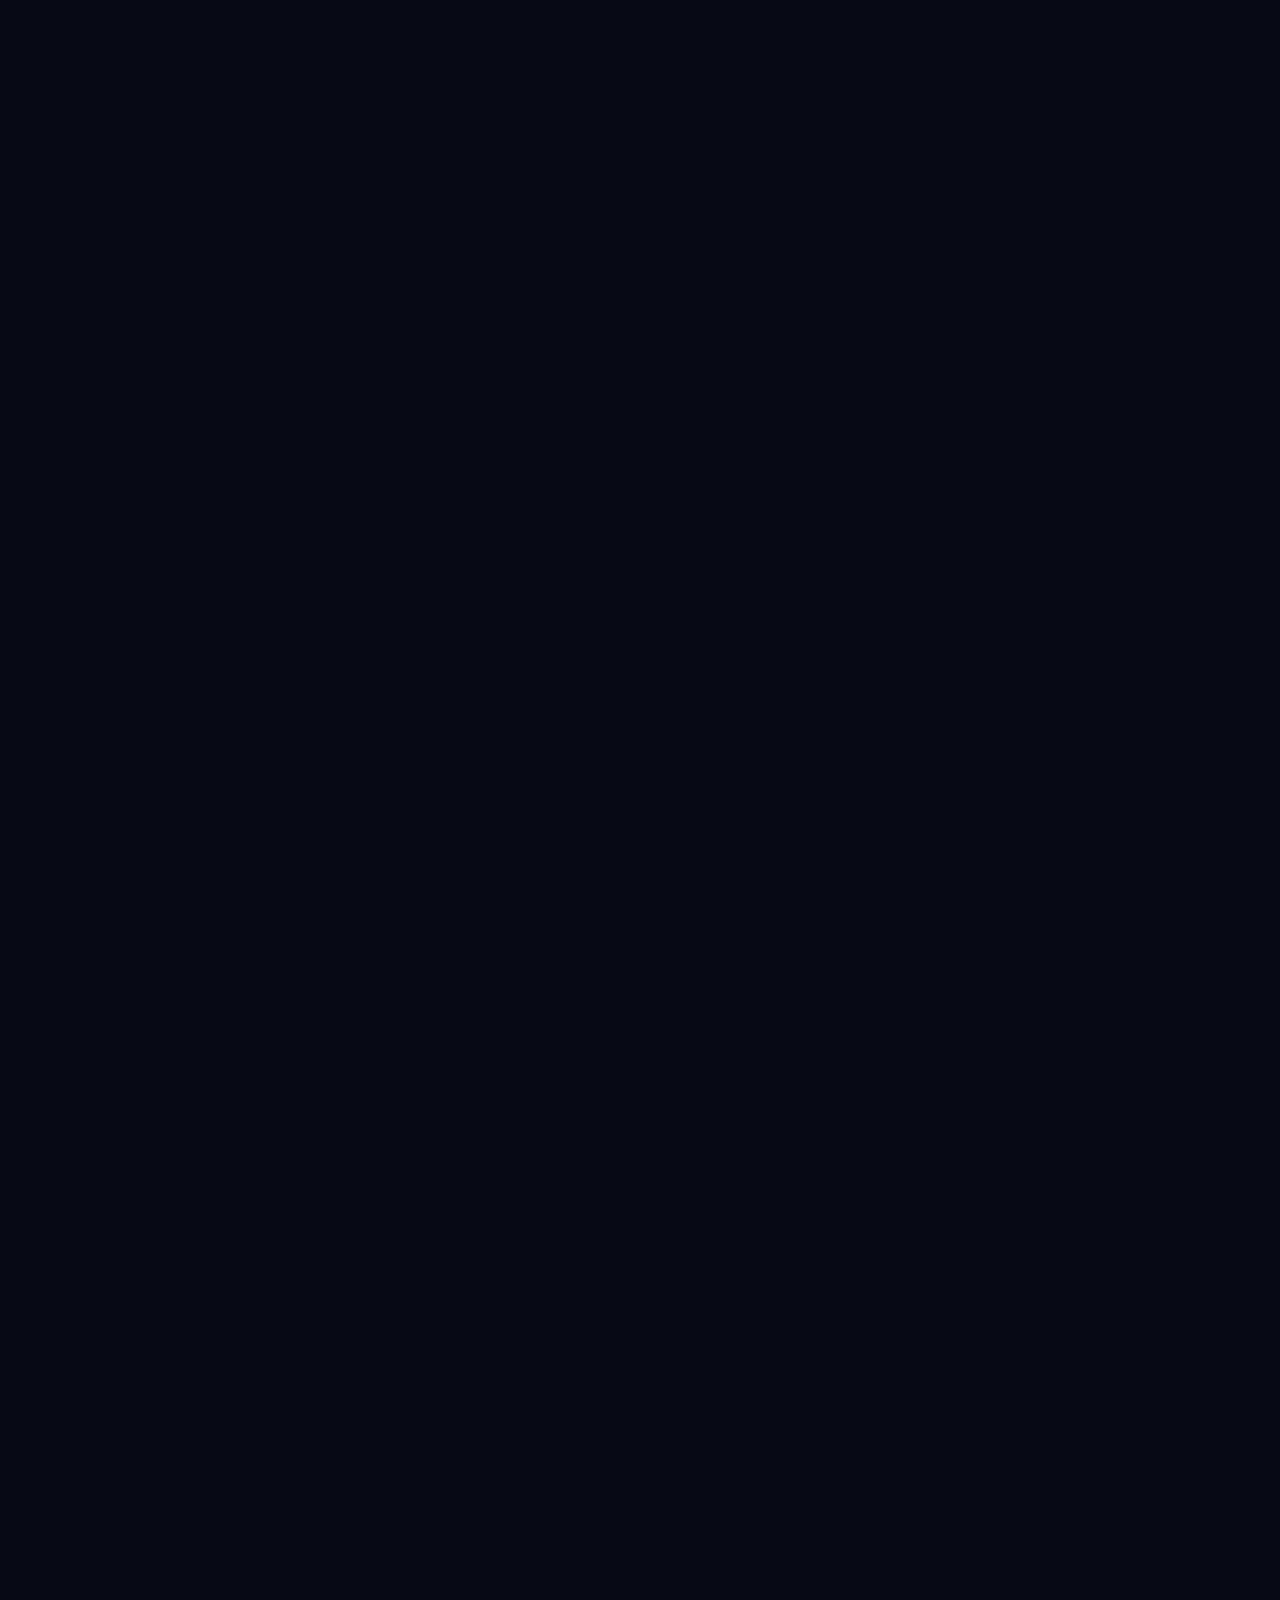
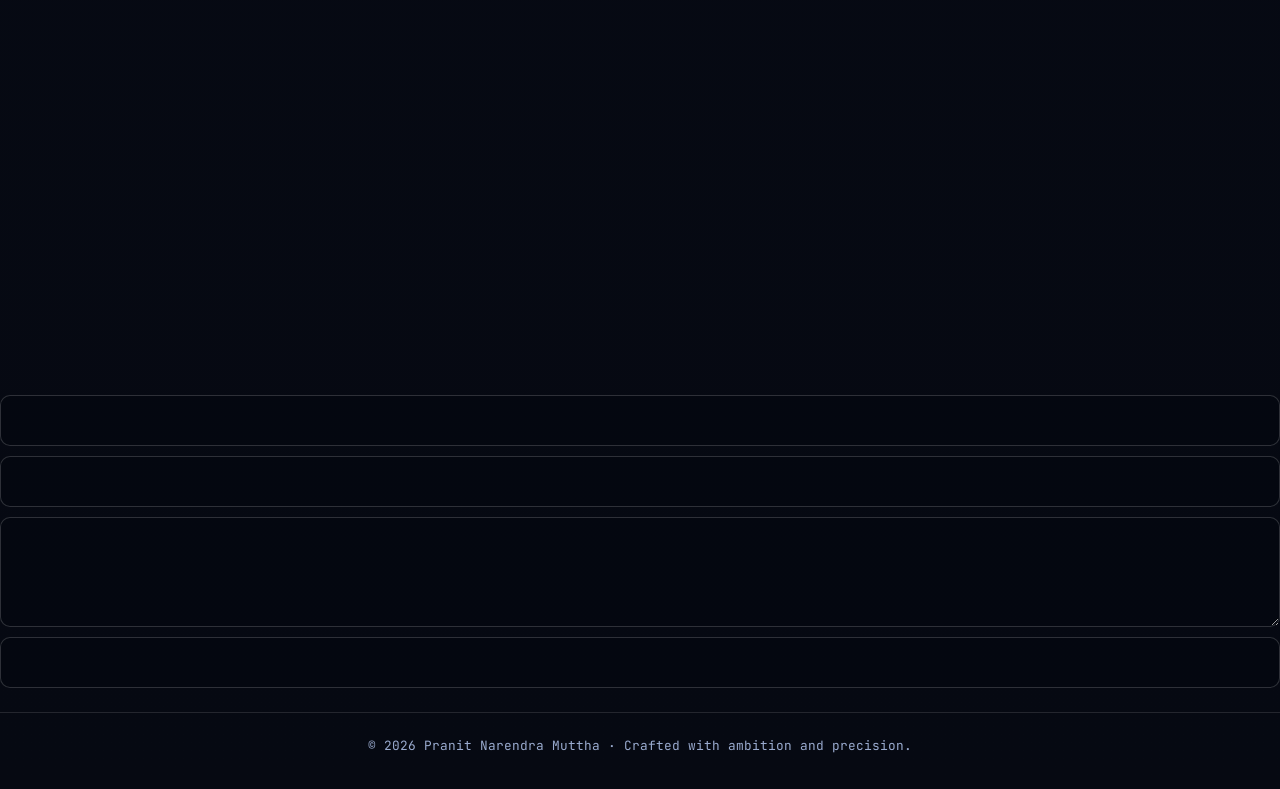
==== commit e1a144c8: "update" ====
--- a/pranit-portfolio.html
+++ b/pranit-portfolio.html
@@ -754,69 +754,6 @@
       font-size: 0.9rem;
     }
 
-    .github-grid {
-      display: grid;
-      grid-template-columns: repeat(auto-fit, minmax(280px, 1fr));
-      gap: 1rem;
-    }
-
-    .github-card {
-      border: 1px solid rgba(255, 255, 255, 0.14);
-      border-radius: 16px;
-      background: var(--surface);
-      overflow: hidden;
-      transition: all 0.24s ease;
-    }
-
-    .github-card:hover {
-      transform: translateY(-4px);
-      border-color: rgba(92, 225, 255, 0.35);
-      background: var(--surface-2);
-    }
-
-    .github-shot {
-      display: block;
-      width: 100%;
-      aspect-ratio: 16 / 9;
-      object-fit: cover;
-      border-bottom: 1px solid rgba(255, 255, 255, 0.12);
-    }
-
-    .github-content {
-      padding: 0.95rem;
-    }
-
-    .github-meta {
-      display: flex;
-      align-items: center;
-      justify-content: space-between;
-      gap: 0.5rem;
-      margin-bottom: 0.5rem;
-    }
-
-    .github-meta h3 {
-      font-size: 1.02rem;
-    }
-
-    .star {
-      color: var(--accent);
-      font-family: 'JetBrains Mono', monospace;
-      font-size: 0.74rem;
-    }
-
-    .github-content p {
-      color: var(--muted);
-      font-size: 0.88rem;
-      margin-bottom: 0.65rem;
-    }
-
-    .github-content a {
-      color: var(--primary);
-      text-decoration: none;
-      font-size: 0.88rem;
-      font-weight: 600;
-    }
-
     .timeline {
       display: grid;
       gap: 0.95rem;
@@ -1141,7 +1078,6 @@
         <li><a href="#skills" data-i18n="navSkills">Skills</a></li>
         <li><a href="#projects" data-i18n="navProjects">Projects</a></li>
         <li><a href="#case-studies" data-i18n="navCaseStudies">Case Studies</a></li>
-        <li><a href="#github-highlights" data-i18n="navGithub">GitHub</a></li>
         <li><a href="#experience" data-i18n="navExperience">Experience</a></li>
         <li><a href="#contact" data-i18n="navContact">Contact</a></li>
       </ul>
@@ -1214,69 +1150,6 @@
 
   <section id="about" class="section">
     <div class="container" data-reveal>
-      <div class="section-head">
-        <div>
-          <p class="label">About</p>
-          <h2>Professional <span>Profile</span></h2>
-        </div>
-      </div>
-      <div class="about-grid">
-        <article class="panel">
-          <div class="about-text">
-            <p>
-              I'm <strong>Pranit Narendra Muttha</strong>, a data-driven engineer from Pune, now based in Germany. I enjoy turning messy real-world data into reliable systems and products.
-            </p>
-            <p>
-              I completed my B.E. in Artificial Intelligence & Data Science with a <strong>9.05 CGPA</strong> and now pursue advanced studies in web and data science, while building practical business software.
-            </p>
-            <p>
-              My work spans machine learning, business analytics, computer vision, e-commerce optimization, and full-stack product delivery.
-            </p>
-          </div>
-        </article>
-
-        <article class="panel">
-          <p class="mini-title">Personal Info</p>
-          <div class="detail-grid">
-            <div class="detail"><span class="k">Email</span><span class="v"><a href="mailto:mutthapranit@gmail.com">mutthapranit@gmail.com</a></span></div>
-            <div class="detail"><span class="k">Phone</span><span class="v"><a href="tel:+4917668386973">+49 17668386973</a></span></div>
-            <div class="detail"><span class="k">Location</span><span class="v">Koblenz, Germany</span></div>
-            <div class="detail"><span class="k">LinkedIn</span><span class="v"><a href="https://linkedin.com/in/pranit-muttha" target="_blank" rel="noreferrer">linkedin.com/in/pranit-muttha</a></span></div>
-            <div class="detail"><span class="k">Languages</span><span class="v">English, Hindi, Marathi, German (A1 learning)</span></div>
-          </div>
-        </article>
-      </div>
-    </div>
-  </section>
-
-  <section id="skills" class="section">
-    <div class="container" data-reveal>
-      <div class="section-head">
-        <div>
-          <p class="label">Skills</p>
-          <h2>Technical <span>Strengths</span></h2>
-        </div>
-        <p class="subtitle">Balanced across AI, analytics, and product engineering to deliver business outcomes, not just prototypes.</p>
-      </div>
-
-      <div class="skills-grid">
-        <article class="skill-card" data-reveal>
-          <h3>Programming & Data</h3>
-          <div class="meter"><div class="meter-top"><span>Python</span><span>92%</span></div><div class="meter-track"><div class="meter-fill" data-level="92"></div></div></div>
-          <div class="meter"><div class="meter-top"><span>SQL</span><span>88%</span></div><div class="meter-track"><div class="meter-fill" data-level="88"></div></div></div>
-          <div class="meter"><div class="meter-top"><span>C / C++</span><span>75%</span></div><div class="meter-track"><div class="meter-fill" data-level="75"></div></div></div>
-        </article>
-
-        <article class="skill-card" data-reveal>
-          <h3>AI & Machine Learning</h3>
-          <div class="meter"><div class="meter-top"><span>Model Building</span><span>86%</span></div><div class="meter-track"><div class="meter-fill" data-level="86"></div></div></div>
-          <div class="meter"><div class="meter-top"><span>Computer Vision</span><span>82%</span></div><div class="meter-track"><div class="meter-fill" data-level="82"></div></div></div>
-          <div class="meter"><div class="meter-top"><span>Scikit-learn</span><span>84%</span></div><div class="meter-track"><div class="meter-fill" data-level="84"></div></div></div>
-        </article>
-
-        <article class="skill-card" data-reveal>
-          <h3>Visualization & BI</h3>
-          <div class="meter"><div class="meter-top"><span>Tableau</span><span>90%</span></div><div class="meter-track"><div class="meter-fill" data-level="90"></div></div></div>
           <div class="meter"><div class="meter-top"><span>Excel / Dashboarding</span><span>91%</span></div><div class="meter-track"><div class="meter-fill" data-level="91"></div></div></div>
           <div class="meter"><div class="meter-top"><span>KPI Analytics</span><span>89%</span></div><div class="meter-track"><div class="meter-fill" data-level="89"></div></div></div>
         </article>
@@ -1429,56 +1302,6 @@
     </div>
   </section>
 
-  <section id="github-highlights" class="section">
-    <div class="container" data-reveal>
-      <div class="section-head">
-        <div>
-          <p class="label" data-i18n="githubLabel">GitHub Highlights</p>
-          <h2 data-i18n="githubTitle">Pinned <span>Repository Work</span></h2>
-        </div>
-        <p class="subtitle" data-i18n="githubSubtitle">Selected repos with README previews and concise build notes.</p>
-      </div>
-
-      <div class="github-grid">
-        <article class="github-card" data-reveal>
-          <img class="github-shot" src="/assets/github/pranit-portfolio-readme.svg" alt="README screenshot preview for pranit-portfolio repository" loading="lazy" decoding="async" width="1200" height="675" />
-          <div class="github-content">
-            <div class="github-meta">
-              <h3>pranit-portfolio</h3>
-              <span class="star">★ 0</span>
-            </div>
-            <p data-i18n="repoPortfolioNote">What I built: production-ready portfolio with SEO, localization, launch automation scripts, and Netlify deployment flow.</p>
-            <a href="https://github.com/PranitMuttha/pranit-portfolio" target="_blank" rel="noreferrer" data-i18n="repoView">View Repository →</a>
-          </div>
-        </article>
-
-        <article class="github-card" data-reveal>
-          <img class="github-shot" src="/assets/github/muttha-frontend-readme.svg" alt="README screenshot preview for muttha-frontend repository" loading="lazy" decoding="async" width="1200" height="675" />
-          <div class="github-content">
-            <div class="github-meta">
-              <h3>muttha-frontend</h3>
-              <span class="star">★ 0</span>
-            </div>
-            <p data-i18n="repoFrontendNote">What I built: frontend modules for dashboard UX, role-based workflows, and business-facing interfaces.</p>
-            <a href="https://github.com/PranitMuttha/muttha-frontend" target="_blank" rel="noreferrer" data-i18n="repoView">View Repository →</a>
-          </div>
-        </article>
-
-        <article class="github-card" data-reveal>
-          <img class="github-shot" src="/assets/github/muttha-backend-readme.svg" alt="README screenshot preview for muttha-sales-backend repository" loading="lazy" decoding="async" width="1200" height="675" />
-          <div class="github-content">
-            <div class="github-meta">
-              <h3>muttha-sales-backend</h3>
-              <span class="star">★ 0</span>
-            </div>
-            <p data-i18n="repoBackendNote">What I built: backend services for auth, APIs, and data integration supporting operations and analytics use cases.</p>
-            <a href="https://github.com/PranitMuttha/muttha-sales-backend" target="_blank" rel="noreferrer" data-i18n="repoView">View Repository →</a>
-          </div>
-        </article>
-      </div>
-    </div>
-  </section>
-
   <section class="section">
     <div class="container" data-reveal>
       <div class="section-head">
@@ -1597,18 +1420,11 @@
     const i18n = {
       en: {
         skipLink: 'Skip to main content',
-        navAbout: 'About', navSkills: 'Skills', navProjects: 'Projects', navCaseStudies: 'Case Studies', navGithub: 'GitHub', navExperience: 'Experience', navContact: 'Contact',
+        navAbout: 'About', navSkills: 'Skills', navProjects: 'Projects', navCaseStudies: 'Case Studies', navExperience: 'Experience', navContact: 'Contact',
         heroTag: 'Open to internships & full-time roles',
         heroRolePrefix: 'I build as a',
         heroText: 'I design intelligent products that connect data, AI, and user-focused web experiences. Currently pursuing an MS in Web & Data Science at University of Koblenz, while building real-world SaaS systems and analytics solutions.',
         heroBtnWork: 'View my work →', heroBtnCollab: "Let's collaborate", heroBtnResume: 'View Resume',
-        githubLabel: 'GitHub Highlights',
-        githubTitle: 'Pinned Repository Work',
-        githubSubtitle: 'Selected repos with README previews and concise build notes.',
-        repoPortfolioNote: 'What I built: production-ready portfolio with SEO, localization, launch automation scripts, and Netlify deployment flow.',
-        repoFrontendNote: 'What I built: frontend modules for dashboard UX, role-based workflows, and business-facing interfaces.',
-        repoBackendNote: 'What I built: backend services for auth, APIs, and data integration supporting operations and analytics use cases.',
-        repoView: 'View Repository →',
         contactLabel: 'Contact',
         contactTitle: "Let's Build Something Great",
         directLinksTitle: 'Direct Links',
@@ -1625,18 +1441,11 @@
       },
       de: {
         skipLink: 'Zum Hauptinhalt springen',
-        navAbout: 'Über mich', navSkills: 'Fähigkeiten', navProjects: 'Projekte', navCaseStudies: 'Fallstudien', navGithub: 'GitHub', navExperience: 'Erfahrung', navContact: 'Kontakt',
+        navAbout: 'Über mich', navSkills: 'Fähigkeiten', navProjects: 'Projekte', navCaseStudies: 'Fallstudien', navExperience: 'Erfahrung', navContact: 'Kontakt',
         heroTag: 'Offen für Praktika & Festanstellungen',
         heroRolePrefix: 'Ich arbeite als',
         heroText: 'Ich entwickle intelligente Produkte, die Daten, KI und benutzerorientierte Web-Erlebnisse verbinden. Derzeit studiere ich Web & Data Science an der Universität Koblenz und baue praxisnahe SaaS- und Analytics-Lösungen.',
         heroBtnWork: 'Meine Arbeiten ansehen →', heroBtnCollab: 'Zusammenarbeiten', heroBtnResume: 'Lebenslauf ansehen',
-        githubLabel: 'GitHub Highlights',
-        githubTitle: 'Ausgewählte Repository-Arbeiten',
-        githubSubtitle: 'Ausgewählte Repositories mit README-Vorschau und kurzen Entwicklungsnotizen.',
-        repoPortfolioNote: 'Was ich gebaut habe: produktionsreifes Portfolio mit SEO, Lokalisierung, Launch-Automatisierung und Netlify-Deployment.',
-        repoFrontendNote: 'Was ich gebaut habe: Frontend-Module für Dashboard-UX, rollenbasierte Workflows und Business-Interfaces.',
-        repoBackendNote: 'Was ich gebaut habe: Backend-Services für Authentifizierung, APIs und Datenintegration für operative und analytische Anwendungsfälle.',
-        repoView: 'Repository ansehen →',
         contactLabel: 'Kontakt',
         contactTitle: 'Lass uns etwas Großartiges bauen',
         directLinksTitle: 'Direkte Links',
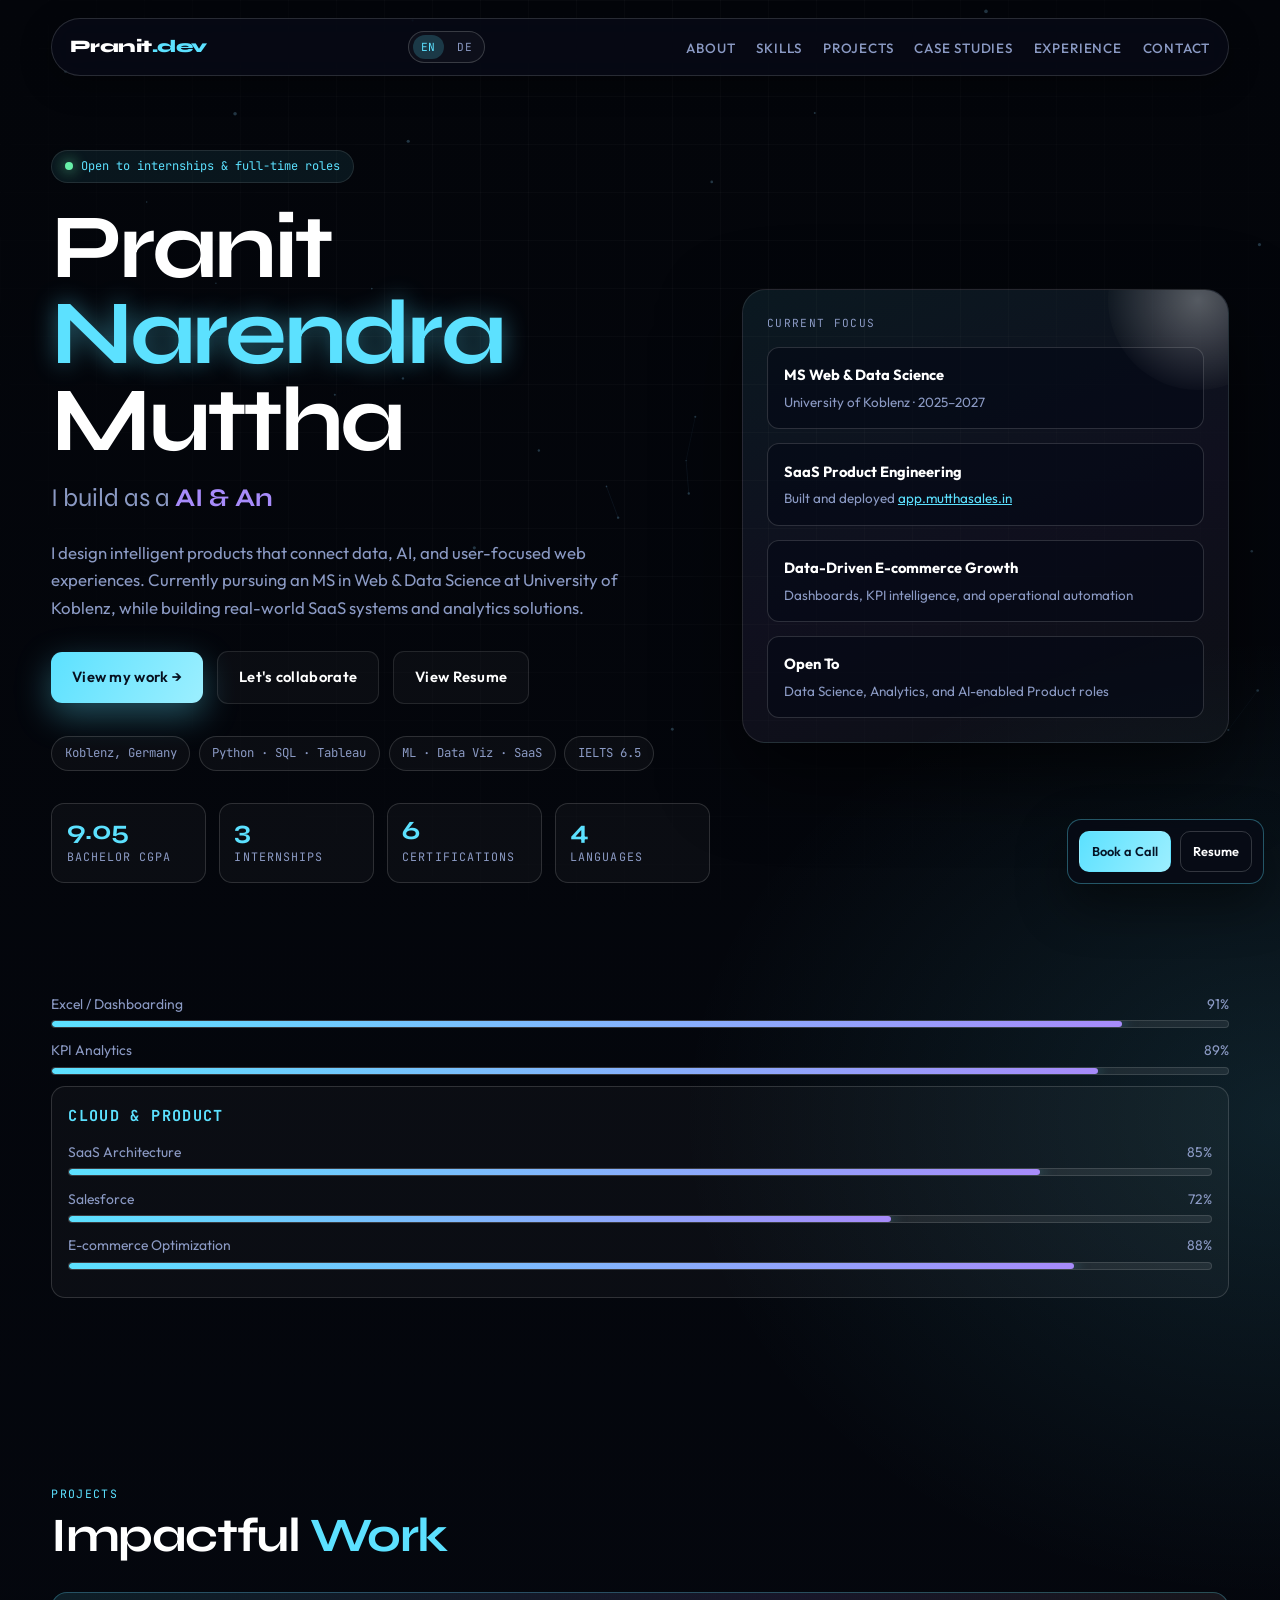
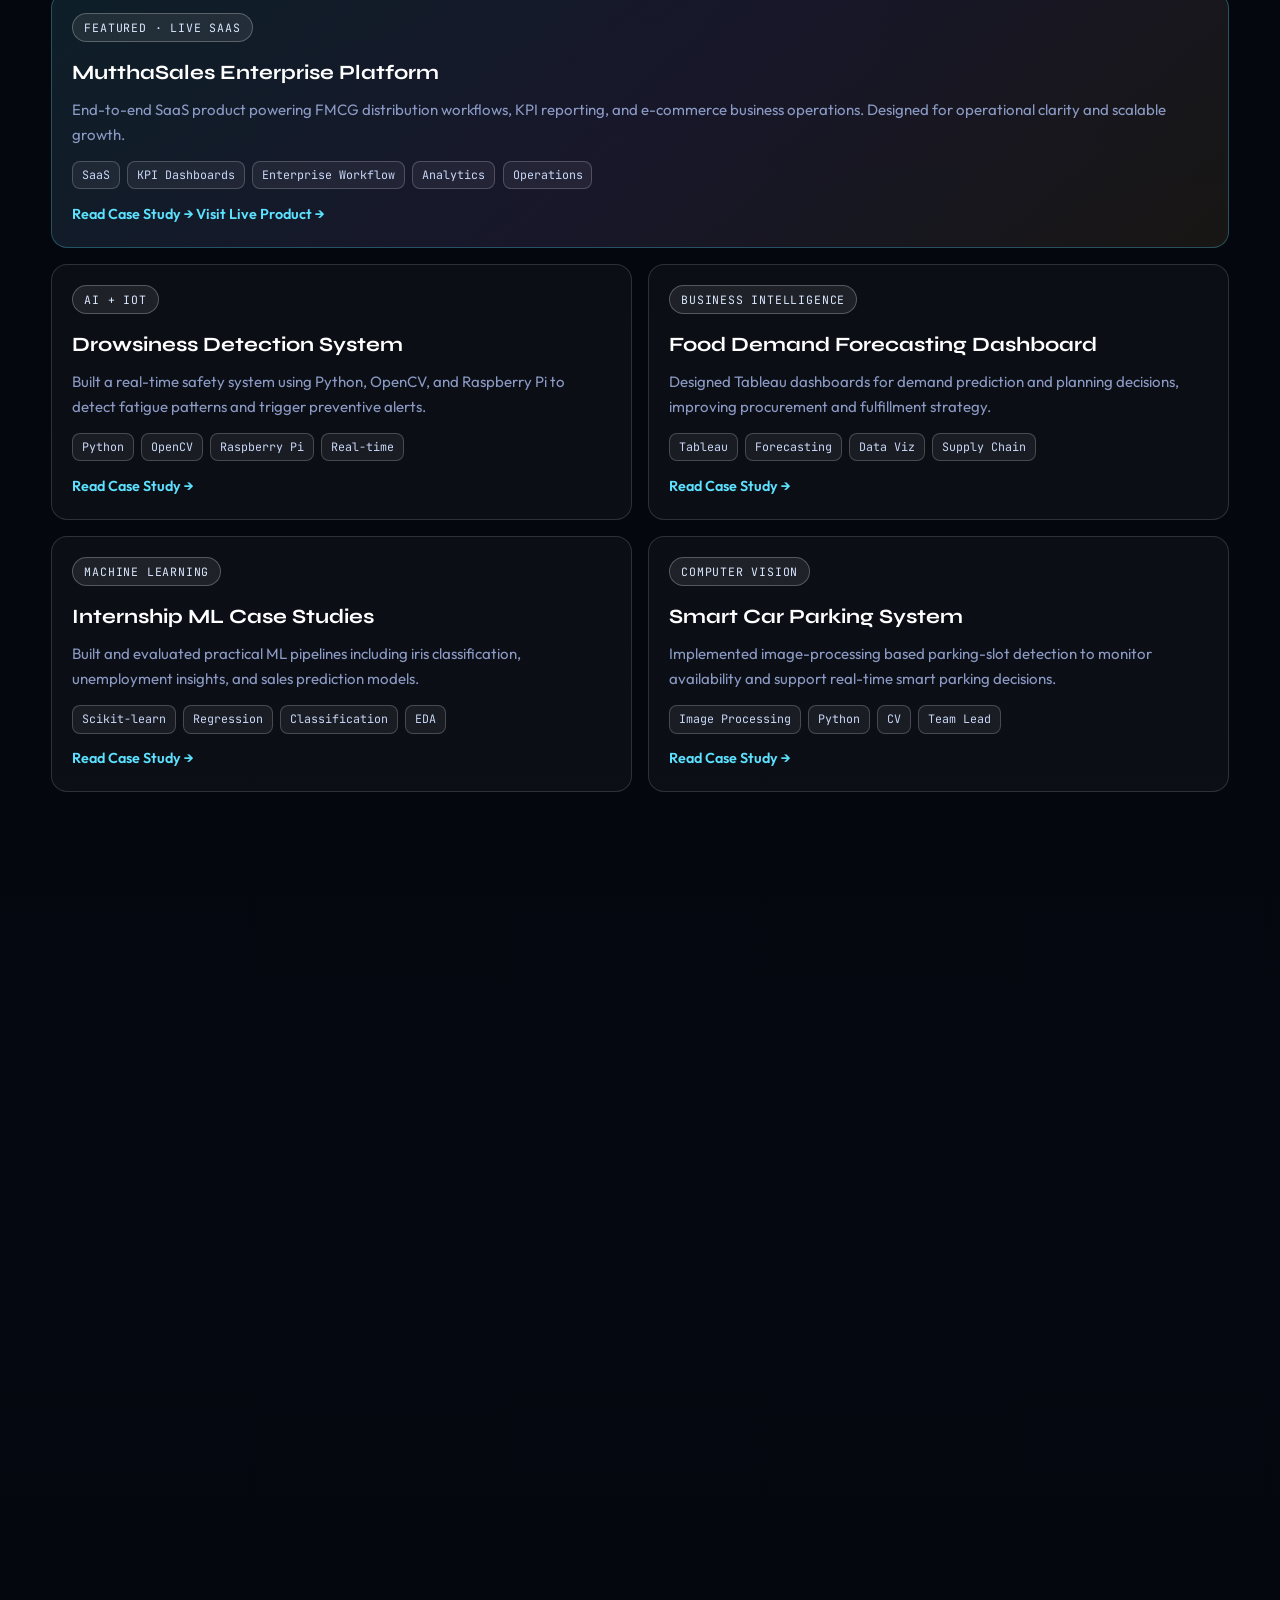
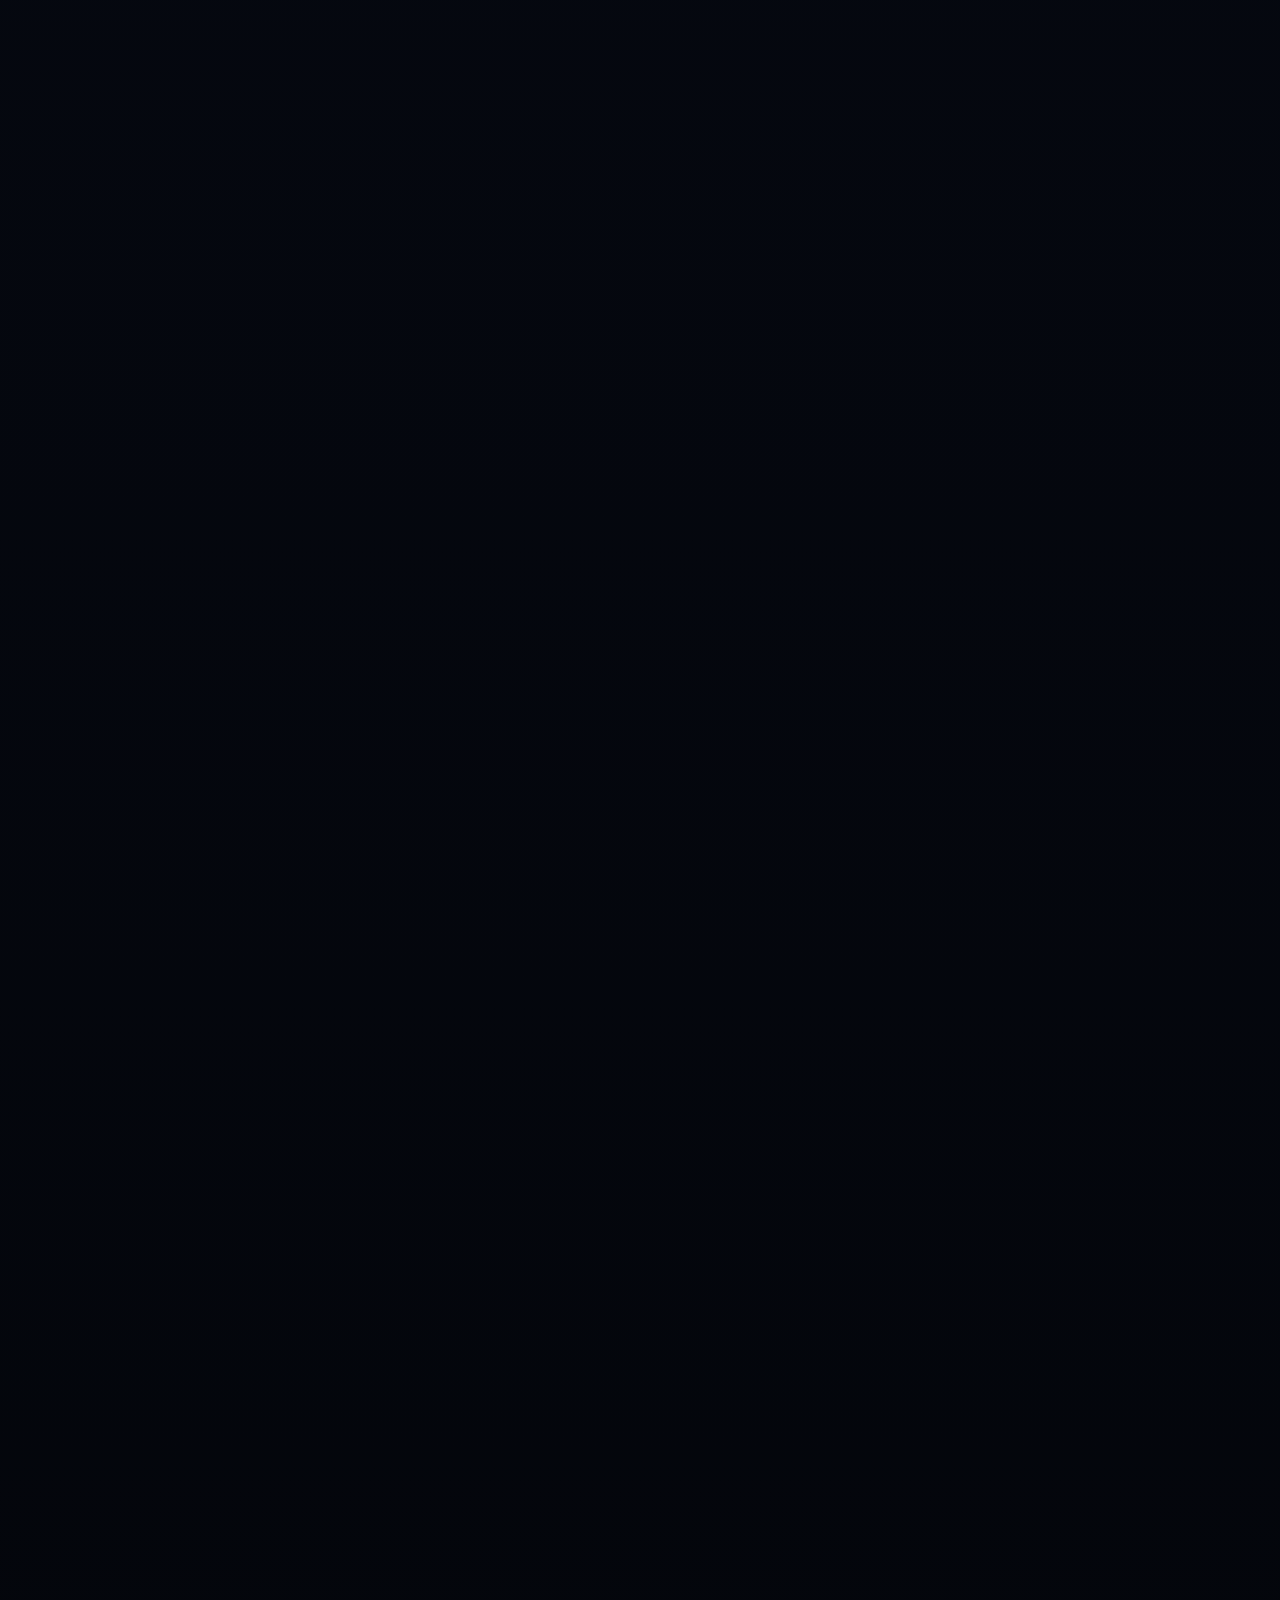
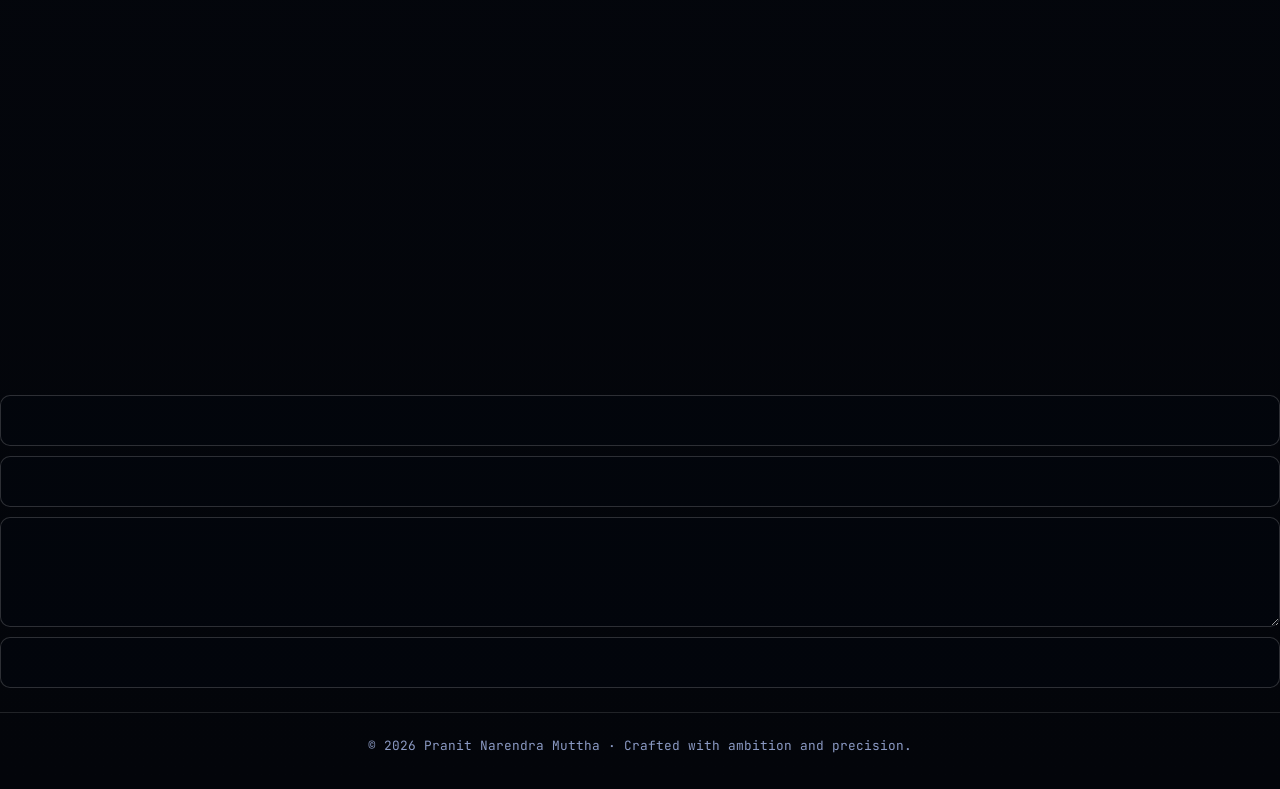
==== commit fc255bf2: "update" ====
--- a/pranit-portfolio.html
+++ b/pranit-portfolio.html
@@ -47,20 +47,20 @@
   </script>
   <style>
     :root {
-      --bg: #070b16;
-      --bg-soft: #0f1527;
-      --surface: rgba(255, 255, 255, 0.05);
-      --surface-2: rgba(255, 255, 255, 0.075);
-      --stroke: rgba(128, 195, 255, 0.25);
-      --text: #edf2ff;
-      --muted: #9aabcf;
+      --bg: #03050a;
+      --bg-soft: #0a0e1c;
+      --surface: rgba(255, 255, 255, 0.03);
+      --surface-2: rgba(255, 255, 255, 0.06);
+      --stroke: rgba(255, 255, 255, 0.1);
+      --text: #ffffff;
+      --muted: #8b9ac4;
       --primary: #5ce1ff;
       --secondary: #a78bfa;
       --accent: #ffd166;
       --ok: #67f0a8;
-      --radius: 18px;
-      --container: 1180px;
-      --shadow: 0 20px 60px rgba(0, 0, 0, 0.45);
+      --radius: 20px;
+      --container: 1200px;
+      --shadow: 0 30px 80px rgba(0, 0, 0, 0.6);
     }
 
     * {
@@ -98,9 +98,9 @@
     body {
       font-family: 'Outfit', sans-serif;
       color: var(--text);
-      background: radial-gradient(1200px 600px at 15% -10%, rgba(92, 225, 255, 0.18), transparent 60%),
-                  radial-gradient(1000px 600px at 100% 10%, rgba(167, 139, 250, 0.17), transparent 60%),
-                  linear-gradient(180deg, #050814 0%, #070b16 40%, #060912 100%);
+      background: radial-gradient(1200px 800px at 0% -10%, rgba(167, 139, 250, 0.12), transparent 60%),
+                  radial-gradient(1000px 800px at 100% 20%, rgba(92, 225, 255, 0.12), transparent 60%),
+                  linear-gradient(180deg, #03050a 0%, #050810 50%, #03050a 100%);
       line-height: 1.65;
       overflow-x: hidden;
     }
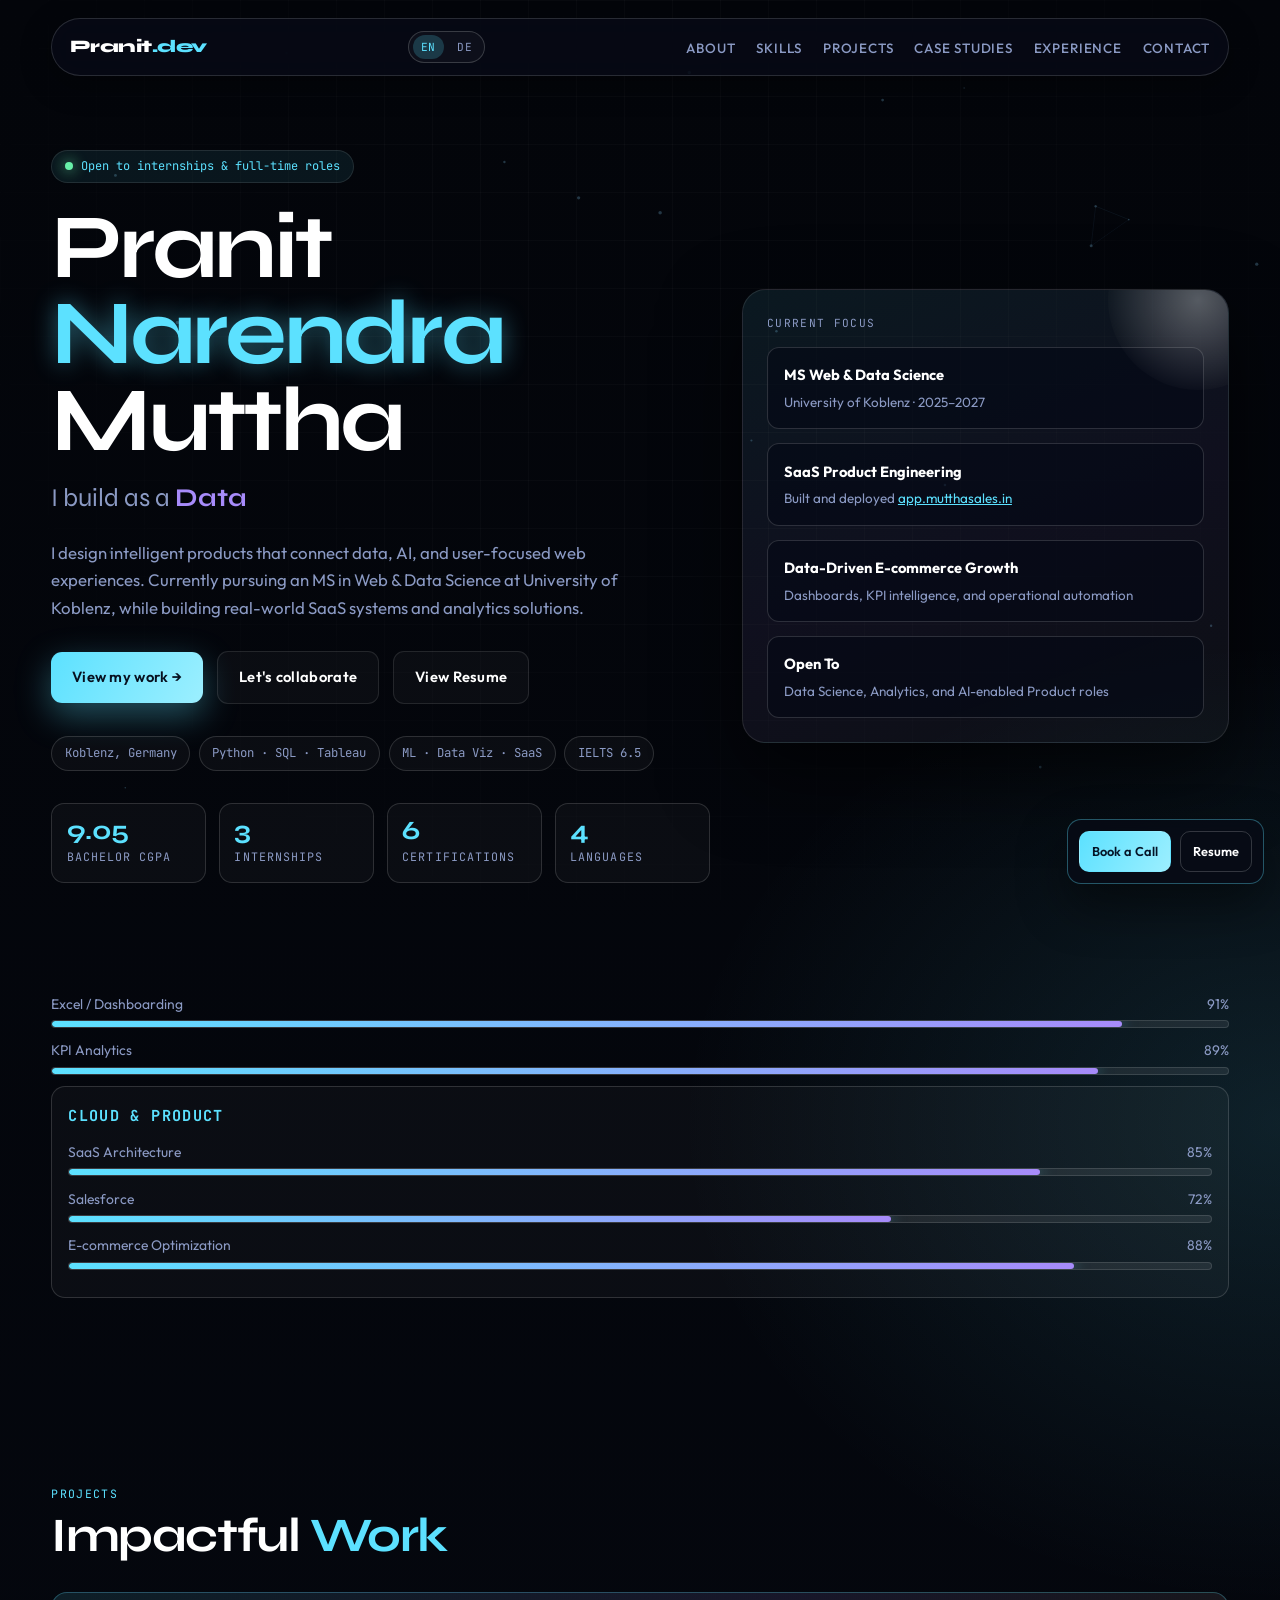
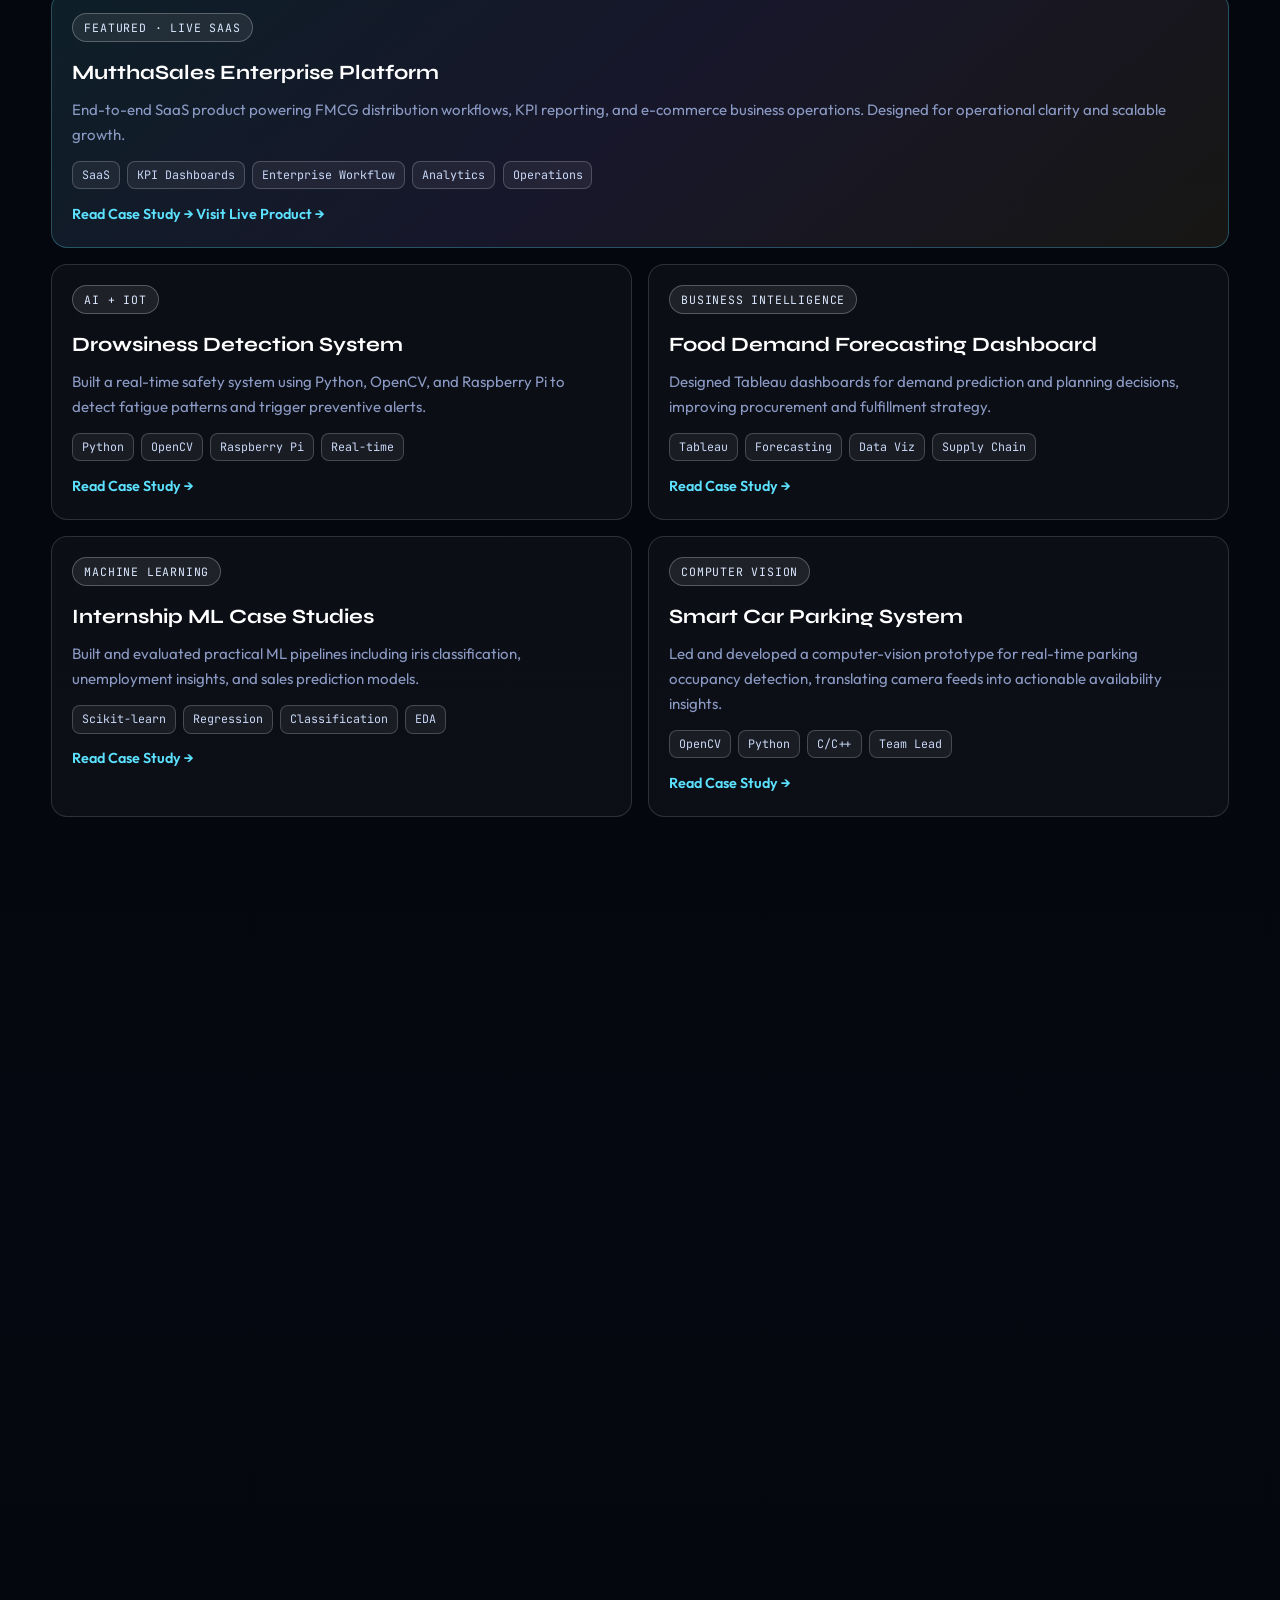
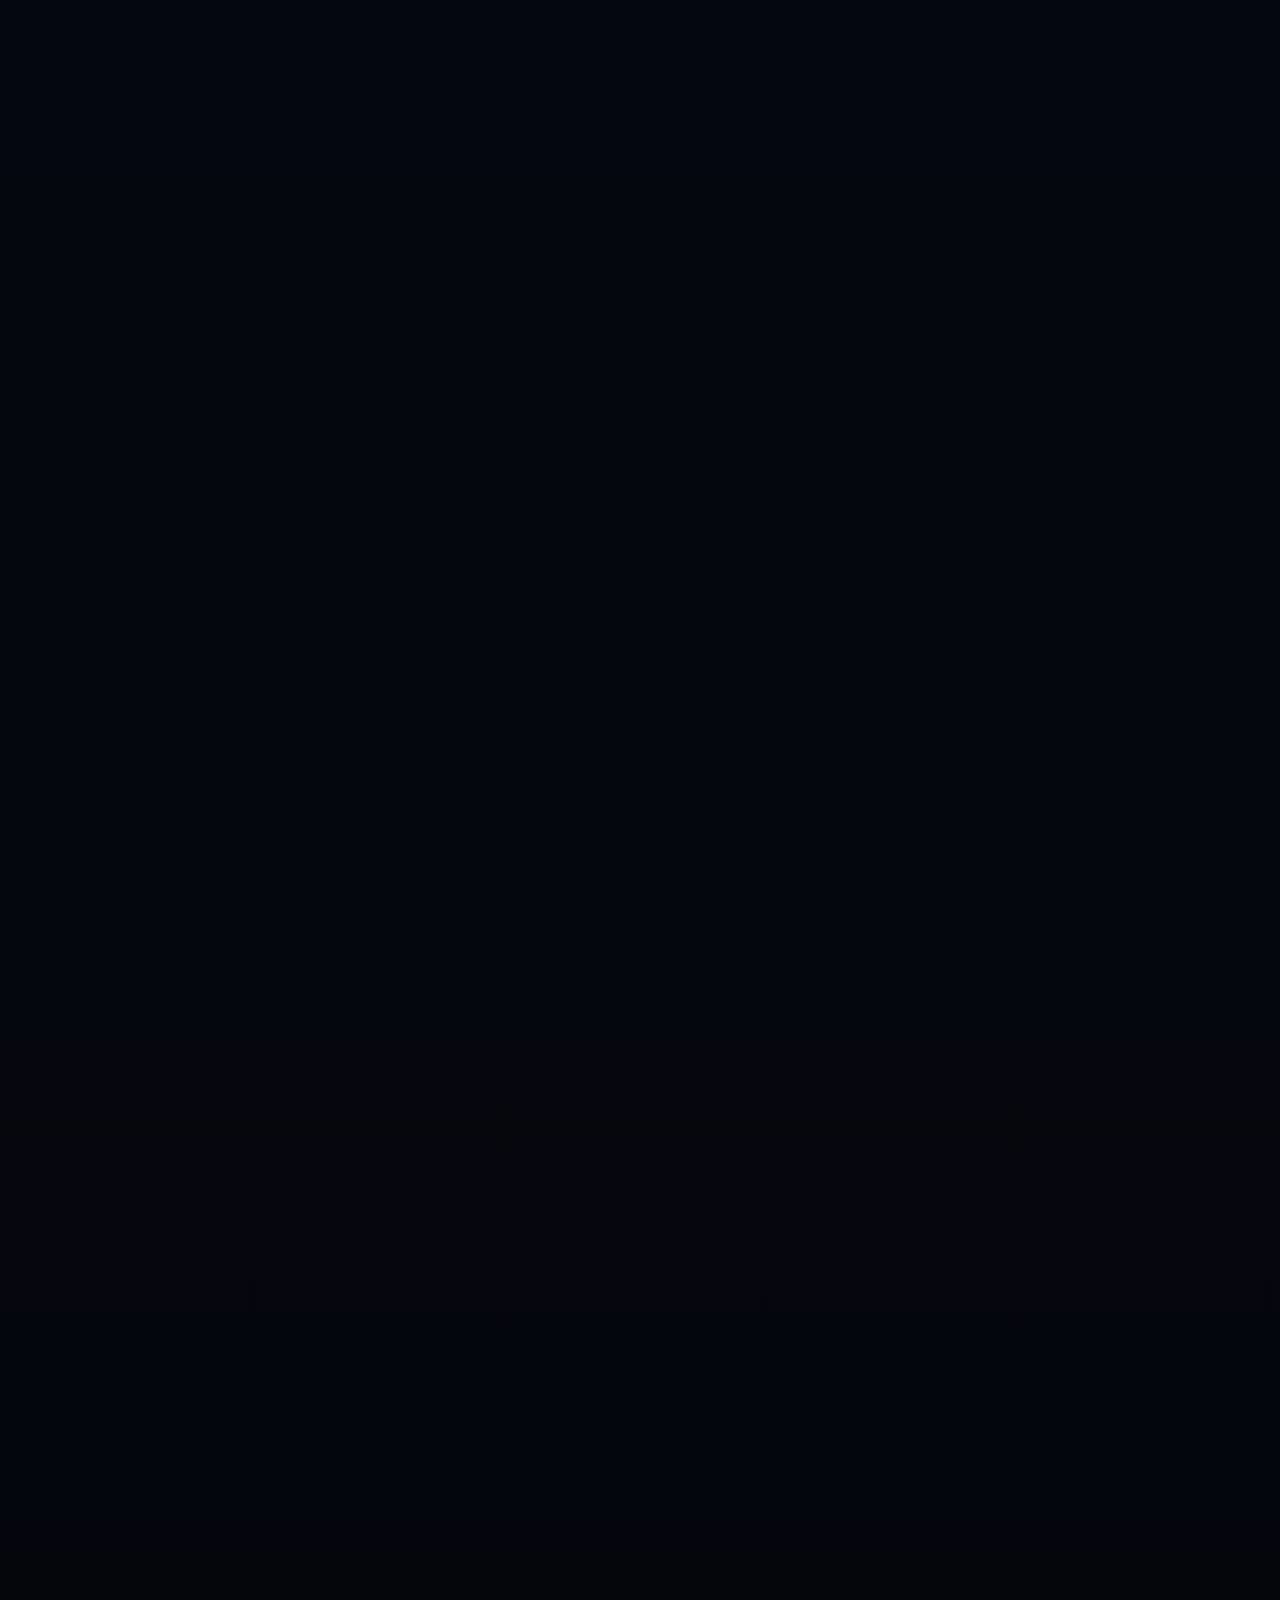
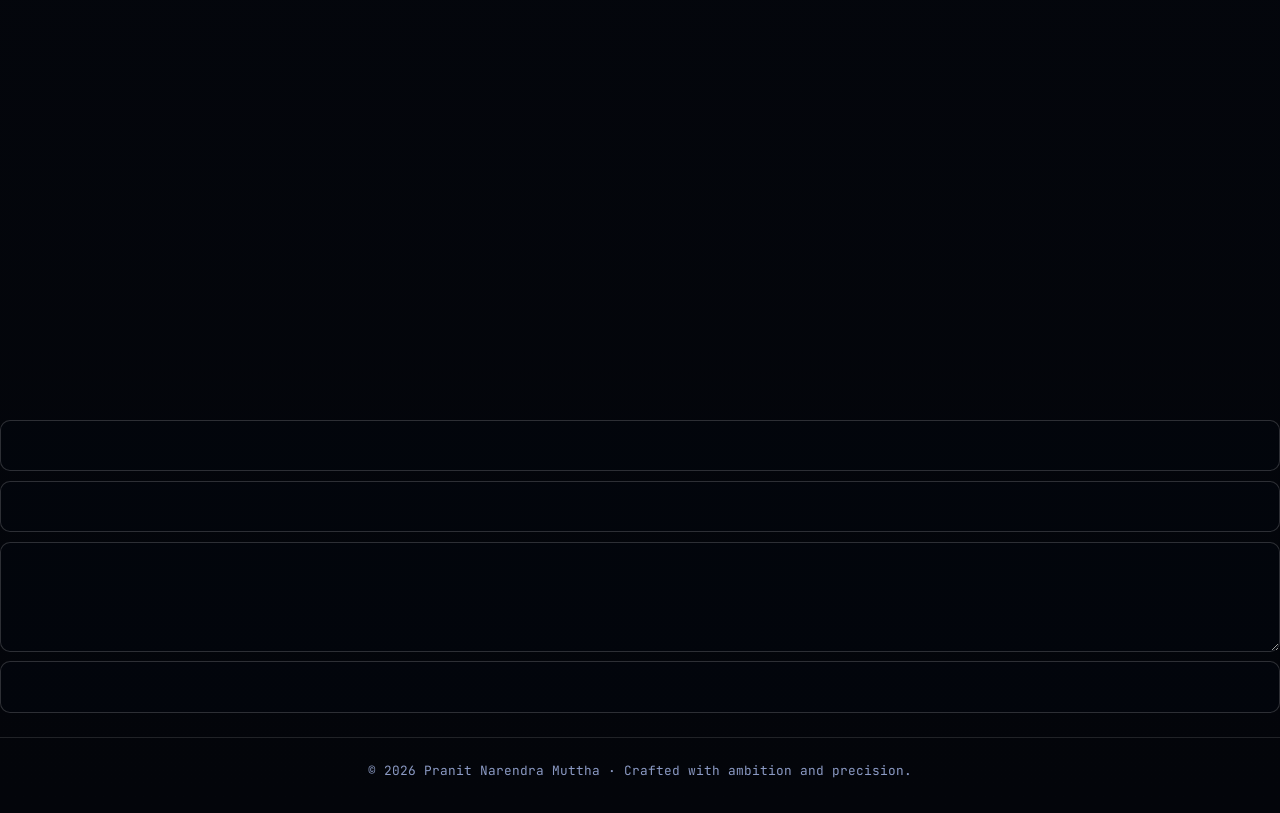
==== commit adfafc41: "update" ====
--- a/pranit-portfolio.html
+++ b/pranit-portfolio.html
@@ -1218,8 +1218,8 @@
         <article class="project" data-reveal>
           <span class="badge">Computer Vision</span>
           <h3>Smart Car Parking System</h3>
-          <p>Implemented image-processing based parking-slot detection to monitor availability and support real-time smart parking decisions.</p>
-          <div class="tags"><span class="tag">Image Processing</span><span class="tag">Python</span><span class="tag">CV</span><span class="tag">Team Lead</span></div>
+          <p>Led and developed a computer-vision prototype for real-time parking occupancy detection, translating camera feeds into actionable availability insights.</p>
+          <div class="tags"><span class="tag">OpenCV</span><span class="tag">Python</span><span class="tag">C/C++</span><span class="tag">Team Lead</span></div>
           <a href="/projects/smart-car-parking-system.html">Read Case Study →</a>
         </article>
       </div>
@@ -1352,7 +1352,7 @@
       <div class="section-head">
         <div>
           <p class="label" data-i18n="contactLabel">Contact</p>
-          <h2 data-i18n="contactTitle">Let's Build <span>Something Great</span></h2>
+          <h2 data-i18n-html="contactTitleHtml">Let's Build <span>Something Great</span></h2>
         </div>
       </div>
 
@@ -1426,7 +1426,7 @@
         heroText: 'I design intelligent products that connect data, AI, and user-focused web experiences. Currently pursuing an MS in Web & Data Science at University of Koblenz, while building real-world SaaS systems and analytics solutions.',
         heroBtnWork: 'View my work →', heroBtnCollab: "Let's collaborate", heroBtnResume: 'View Resume',
         contactLabel: 'Contact',
-        contactTitle: "Let's Build Something Great",
+        contactTitleHtml: "Let's Build <span>Something Great</span>",
         directLinksTitle: 'Direct Links',
         directLinksText: 'If you have a role, project, or collaboration in mind, I’m ready to discuss.',
         quickMessageTitle: 'Quick Message',
@@ -1447,7 +1447,7 @@
         heroText: 'Ich entwickle intelligente Produkte, die Daten, KI und benutzerorientierte Web-Erlebnisse verbinden. Derzeit studiere ich Web & Data Science an der Universität Koblenz und baue praxisnahe SaaS- und Analytics-Lösungen.',
         heroBtnWork: 'Meine Arbeiten ansehen →', heroBtnCollab: 'Zusammenarbeiten', heroBtnResume: 'Lebenslauf ansehen',
         contactLabel: 'Kontakt',
-        contactTitle: 'Lass uns etwas Großartiges bauen',
+        contactTitleHtml: 'Lass uns <span>etwas Großartiges bauen</span>',
         directLinksTitle: 'Direkte Links',
         directLinksText: 'Wenn du eine Rolle, ein Projekt oder eine Zusammenarbeit im Kopf hast, freue ich mich auf den Austausch.',
         quickMessageTitle: 'Kurznachricht',
@@ -1467,6 +1467,110 @@
       de: ['Data Scientist', 'KI- und Analytics-Ingenieur', 'SaaS Produktentwickler', 'Web- & Data-Science-Forscher']
     };
 
+    const autoTextTranslations = {
+      de: {
+        'About': 'Über mich',
+        'Skills': 'Fähigkeiten',
+        'Projects': 'Projekte',
+        'Case Studies': 'Fallstudien',
+        'Experience': 'Erfahrung',
+        'Contact': 'Kontakt',
+        'Koblenz, Germany': 'Koblenz, Deutschland',
+        'Bachelor CGPA': 'Bachelor-CGPA',
+        'Internships': 'Praktika',
+        'Certifications': 'Zertifikate',
+        'Languages': 'Sprachen',
+        'Current Focus': 'Aktueller Fokus',
+        'SaaS Product Engineering': 'SaaS-Produktentwicklung',
+        'Built and deployed': 'Entwickelt und bereitgestellt',
+        'Data-Driven E-commerce Growth': 'Datengetriebenes E-Commerce-Wachstum',
+        'Dashboards, KPI intelligence, and operational automation': 'Dashboards, KPI-Intelligenz und operative Automatisierung',
+        'Open To': 'Offen für',
+        'Data Science, Analytics, and AI-enabled Product roles': 'Rollen in Data Science, Analytics und KI-gestützten Produkten',
+        'Excel / Dashboarding': 'Excel / Dashboarding',
+        'KPI Analytics': 'KPI-Analytik',
+        'Cloud & Product': 'Cloud & Produkt',
+        'SaaS Architecture': 'SaaS-Architektur',
+        'E-commerce Optimization': 'E-Commerce-Optimierung',
+        'Impactful': 'Wirkungsvolle',
+        'Work': 'Arbeit',
+        'Featured · Live SaaS': 'Empfohlen · Live-SaaS',
+        'MutthaSales Enterprise Platform': 'MutthaSales Enterprise-Plattform',
+        'End-to-end SaaS product powering FMCG distribution workflows, KPI reporting, and e-commerce business operations. Designed for operational clarity and scalable growth.': 'End-to-End-SaaS-Produkt für FMCG-Vertriebsprozesse, KPI-Reporting und E-Commerce-Abläufe. Entwickelt für operative Klarheit und skalierbares Wachstum.',
+        'KPI Dashboards': 'KPI-Dashboards',
+        'Enterprise Workflow': 'Enterprise-Workflow',
+        'Analytics': 'Analytik',
+        'Operations': 'Betrieb',
+        'Read Case Study →': 'Fallstudie lesen →',
+        'Visit Live Product →': 'Live-Produkt ansehen →',
+        'AI + IoT': 'KI + IoT',
+        'Drowsiness Detection System': 'Müdigkeitserkennungssystem',
+        'Built a real-time safety system using Python, OpenCV, and Raspberry Pi to detect fatigue patterns and trigger preventive alerts.': 'Ein Echtzeit-Sicherheitssystem mit Python, OpenCV und Raspberry Pi entwickelt, um Ermüdungsmuster zu erkennen und präventive Warnungen auszulösen.',
+        'Real-time': 'Echtzeit',
+        'Business Intelligence': 'Business Intelligence',
+        'Food Demand Forecasting Dashboard': 'Dashboard zur Prognose der Lebensmittelnachfrage',
+        'Designed Tableau dashboards for demand prediction and planning decisions, improving procurement and fulfillment strategy.': 'Tableau-Dashboards für Nachfrageprognosen und Planungsentscheidungen entwickelt, um Beschaffungs- und Fulfillment-Strategien zu verbessern.',
+        'Forecasting': 'Prognose',
+        'Data Viz': 'Datenvisualisierung',
+        'Supply Chain': 'Lieferkette',
+        'Machine Learning': 'Maschinelles Lernen',
+        'Internship ML Case Studies': 'ML-Fallstudien aus dem Praktikum',
+        'Built and evaluated practical ML pipelines including iris classification, unemployment insights, and sales prediction models.': 'Praktische ML-Pipelines erstellt und bewertet, einschließlich Iris-Klassifikation, Arbeitslosenanalysen und Umsatzprognosemodellen.',
+        'Regression': 'Regression',
+        'Classification': 'Klassifikation',
+        'Computer Vision': 'Computer Vision',
+        'Smart Car Parking System': 'Intelligentes Parkplatzsystem',
+        'Led and developed a computer-vision prototype for real-time parking occupancy detection, translating camera feeds into actionable availability insights.': 'Ein Computer-Vision-Prototyp zur Echtzeit-Erkennung von Parkplatzbelegung geleitet und entwickelt, der Kameradaten in verwertbare Verfügbarkeitsinformationen umsetzt.',
+        'Team Lead': 'Teamleiter',
+        'Professional': 'Beruflicher',
+        'Journey': 'Werdegang',
+        'Aug 2024 — Present': 'Aug 2024 — Heute',
+        'E-commerce Manager (Data Analysis)': 'E-Commerce-Manager (Datenanalyse)',
+        'Built KPI dashboards and operational reporting for leadership decision-making.': 'KPI-Dashboards und operative Berichte für Führungsentscheidungen erstellt.',
+        'Delivered measurable SKU-level revenue growth through data-led optimization.': 'Messbares Umsatzwachstum auf SKU-Ebene durch datengetriebene Optimierung erzielt.',
+        'Created and maintained live business platform app.mutthasales.in.': 'Die Live-Business-Plattform app.mutthasales.in erstellt und gepflegt.',
+        'Apr 2023 — May 2023': 'Apr 2023 — Mai 2023',
+        'Salesforce Developer Virtual Intern': 'Salesforce Developer Virtual Intern',
+        'Worked on Salesforce fundamentals, process automation, and Apex tasks.': 'An Salesforce-Grundlagen, Prozessautomatisierung und Apex-Aufgaben gearbeitet.',
+        'Practiced enterprise workflows, debugging, and testing discipline.': 'Enterprise-Workflows, Debugging und Testdisziplin angewendet.',
+        'Data Science Intern': 'Data-Science-Praktikant',
+        'Delivered machine-learning mini projects on classification, regression, and analytics.': 'ML-Mini-Projekte zu Klassifikation, Regression und Analytik umgesetzt.',
+        'Converted raw data into executive-ready visual and numerical insights.': 'Rohdaten in managementtaugliche visuelle und numerische Erkenntnisse umgewandelt.',
+        'Measured': 'Messbare',
+        'Business Outcomes': 'Geschäftsergebnisse',
+        'Focused examples showing impact, not only implementation details.': 'Konkrete Beispiele mit Wirkung statt nur Implementierungsdetails.',
+        'SKU Revenue Lift in 3 Months': 'SKU-Umsatzsteigerung in 3 Monaten',
+        'Optimized listing strategy and channel KPIs for a priority FMCG SKU, resulting in measurable organic sales growth.': 'Listing-Strategie und Kanal-KPIs für eine priorisierte FMCG-SKU optimiert, was zu messbarem organischem Umsatzwachstum führte.',
+        'Ops Visibility Across Teams': 'Operative Transparenz über Teams hinweg',
+        'Built operational dashboards and workflows in a live SaaS product to align inventory, sales, and management decisions.': 'Operative Dashboards und Workflows in einem Live-SaaS-Produkt aufgebaut, um Lager, Vertrieb und Managemententscheidungen abzustimmen.',
+        'Driver Safety Alert Prototype': 'Prototyp für Fahrer-Sicherheitswarnung',
+        'Led a computer-vision system for drowsiness detection using OpenCV and Raspberry Pi, designed for immediate alerting.': 'Ein Computer-Vision-System zur Müdigkeitserkennung mit OpenCV und Raspberry Pi geleitet, ausgelegt auf sofortige Warnung.',
+        'Education & Trust': 'Ausbildung & Vertrauen',
+        'Credentials': 'Qualifikationen',
+        '& Recognition': '& Anerkennung',
+        'University of Koblenz · Germany · 2025–2027': 'Universität Koblenz · Deutschland · 2025–2027',
+        'B.E. AI & Data Science': 'B.E. KI & Data Science',
+        'Data Science Specialization': 'Spezialisierung Data Science',
+        'Internshala Trainings · 4-month intensive track': 'Internshala Trainings · 4-monatiger Intensivkurs',
+        'Advanced Google Analytics': 'Erweitertes Google Analytics',
+        'Google · Certified track completion': 'Google · Zertifizierter Abschluss',
+        '“Pranit combines technical depth with sharp business understanding and execution speed.”': '„Pranit verbindet technische Tiefe mit klarem Geschäftsverständnis und hoher Umsetzungsgeschwindigkeit.“',
+        'Stakeholder Feedback · E-commerce Operations': 'Stakeholder-Feedback · E-Commerce Operations',
+        '“Reliable with data, strong in dashboards, and very proactive with product improvements.”': '„Zuverlässig mit Daten, stark in Dashboards und sehr proaktiv bei Produktverbesserungen.“',
+        'Team Collaboration Note · Analytics Projects': 'Team-Notiz zur Zusammenarbeit · Analytics-Projekte',
+        '“Excellent at translating complex problems into practical models and measurable outcomes.”': '„Hervorragend darin, komplexe Probleme in praktische Modelle und messbare Ergebnisse zu übersetzen.“',
+        'Mentor Review · Internship Program': 'Mentor-Review · Praktikumsprogramm',
+        '💼 LinkedIn Profile': '💼 LinkedIn-Profil',
+        '🚀 Live Product: app.mutthasales.in': '🚀 Live-Produkt: app.mutthasales.in',
+        '📄 View Printable Resume': '📄 Druckbaren Lebenslauf ansehen',
+        'Don’t fill this out if you\'re human:': 'Bitte nicht ausfüllen, wenn Sie ein Mensch sind:',
+        'Resume': 'Lebenslauf',
+        'Pranit Narendra Muttha · Crafted with ambition and precision.': 'Pranit Narendra Muttha · Mit Ehrgeiz und Präzision erstellt.'
+      }
+    };
+
+    const autoTextNodes = [];
+
     let currentLanguage = localStorage.getItem('portfolio-lang') || (navigator.language.startsWith('de') ? 'de' : 'en');
 
     year.textContent = new Date().getFullYear();
@@ -1475,6 +1579,59 @@
     let roleIndex = 0;
     let charIndex = 0;
     let deleting = false;
+
+    function normalizeWhitespace(value) {
+      return value.replace(/\s+/g, ' ').trim();
+    }
+
+    function collectAutoTextNodes() {
+      const walker = document.createTreeWalker(document.body, NodeFilter.SHOW_TEXT, {
+        acceptNode(node) {
+          if (!node.parentElement) {
+            return NodeFilter.FILTER_REJECT;
+          }
+
+          if (node.parentElement.closest('script, style, noscript, [data-i18n], [data-i18n-placeholder], [data-i18n-html], .lang-btn')) {
+            return NodeFilter.FILTER_REJECT;
+          }
+
+          const normalized = normalizeWhitespace(node.textContent);
+          if (!normalized) {
+            return NodeFilter.FILTER_REJECT;
+          }
+
+          return NodeFilter.FILTER_ACCEPT;
+        }
+      });
+
+      let node = walker.nextNode();
+      while (node) {
+        autoTextNodes.push({ node, originalText: node.textContent });
+        node = walker.nextNode();
+      }
+    }
+
+    function applyAutoTextTranslations(language) {
+      if (!autoTextNodes.length) {
+        collectAutoTextNodes();
+      }
+
+      const dictionary = autoTextTranslations[language] || {};
+
+      autoTextNodes.forEach((item) => {
+        const normalized = normalizeWhitespace(item.originalText);
+        const translated = dictionary[normalized];
+
+        if (!translated) {
+          item.node.textContent = item.originalText;
+          return;
+        }
+
+        const leadingSpace = item.originalText.match(/^\s*/)?.[0] || '';
+        const trailingSpace = item.originalText.match(/\s*$/)?.[0] || '';
+        item.node.textContent = `${leadingSpace}${translated}${trailingSpace}`;
+      });
+    }
 
     function applyLanguage(language) {
       const selectedLanguage = i18n[language] ? language : 'en';
@@ -1489,12 +1646,21 @@
         }
       });
 
+      document.querySelectorAll('[data-i18n-html]').forEach((element) => {
+        const key = element.dataset.i18nHtml;
+        if (dictionary[key]) {
+          element.innerHTML = dictionary[key];
+        }
+      });
+
       document.querySelectorAll('[data-i18n-placeholder]').forEach((element) => {
         const key = element.dataset.i18nPlaceholder;
         if (dictionary[key]) {
           element.placeholder = dictionary[key];
         }
       });
+
+      applyAutoTextTranslations(selectedLanguage);
 
       roles = rolesByLanguage[selectedLanguage] || rolesByLanguage.en;
       roleIndex = 0;
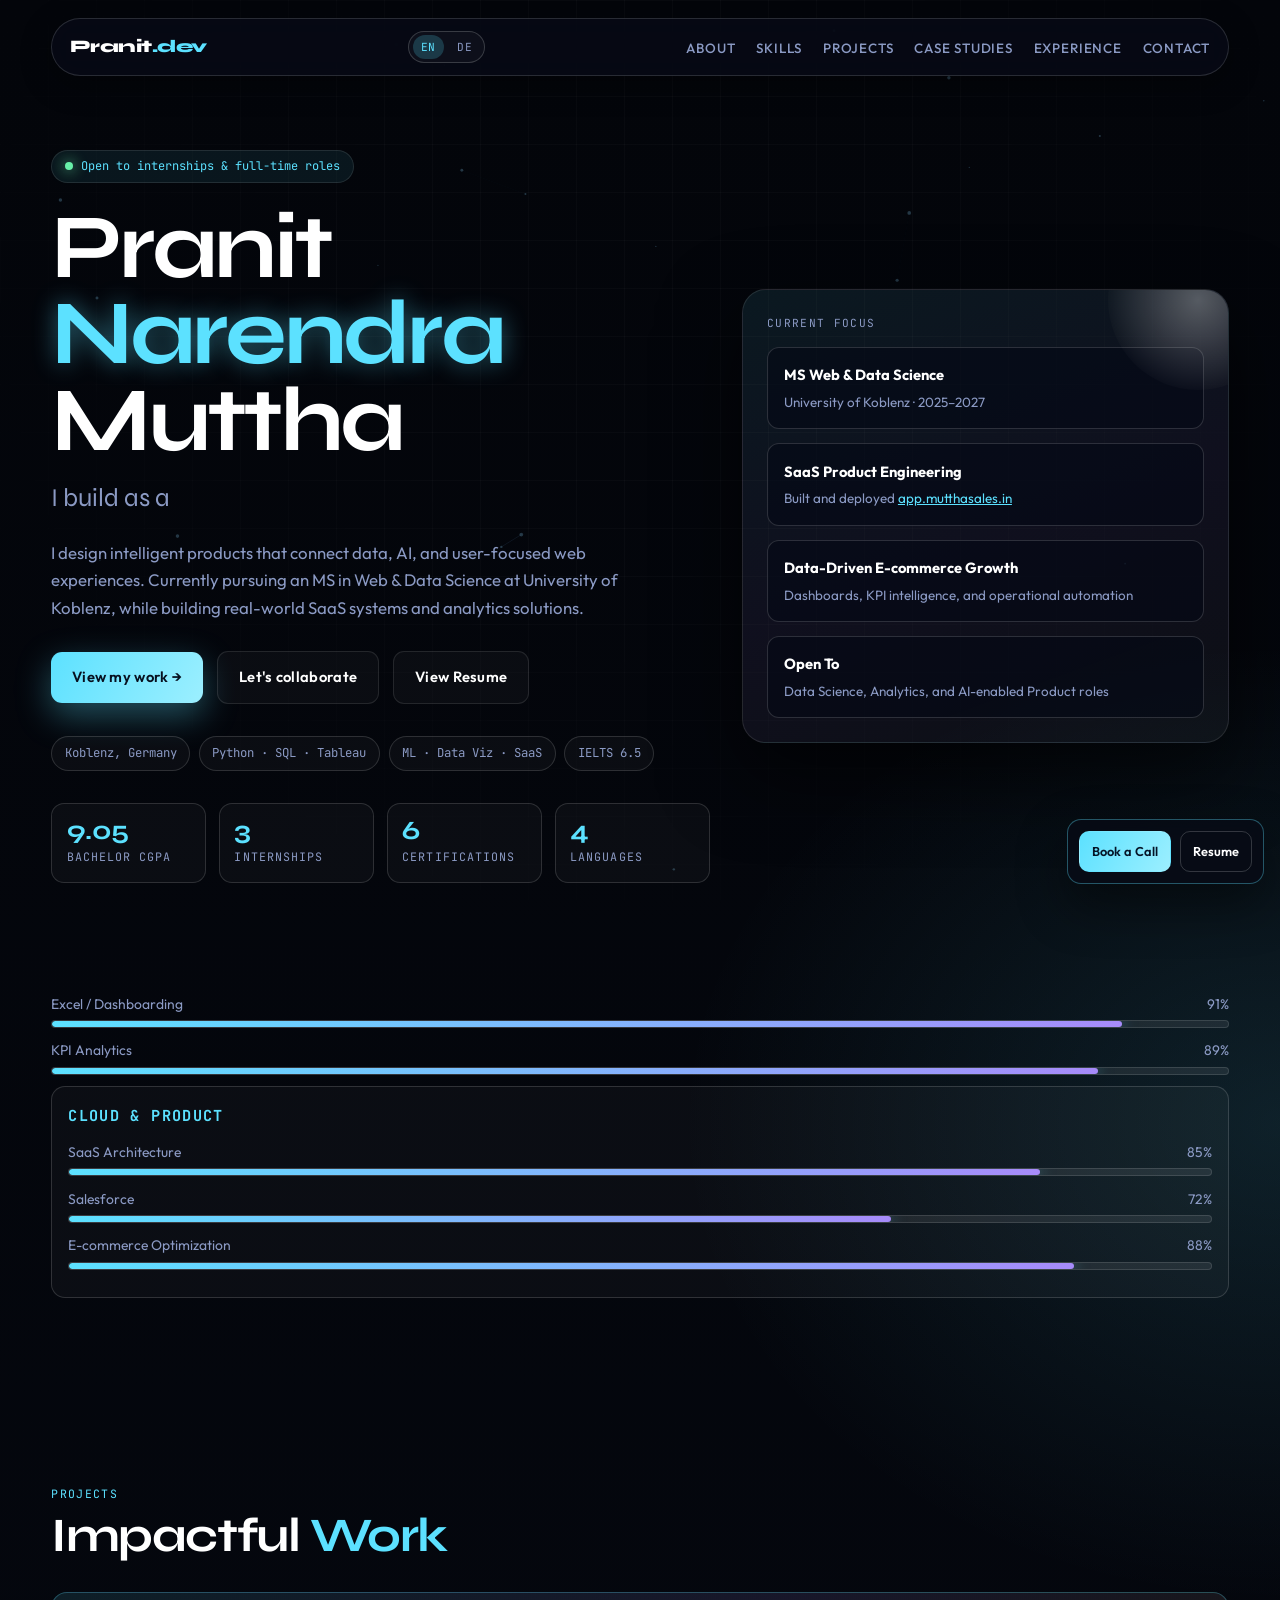
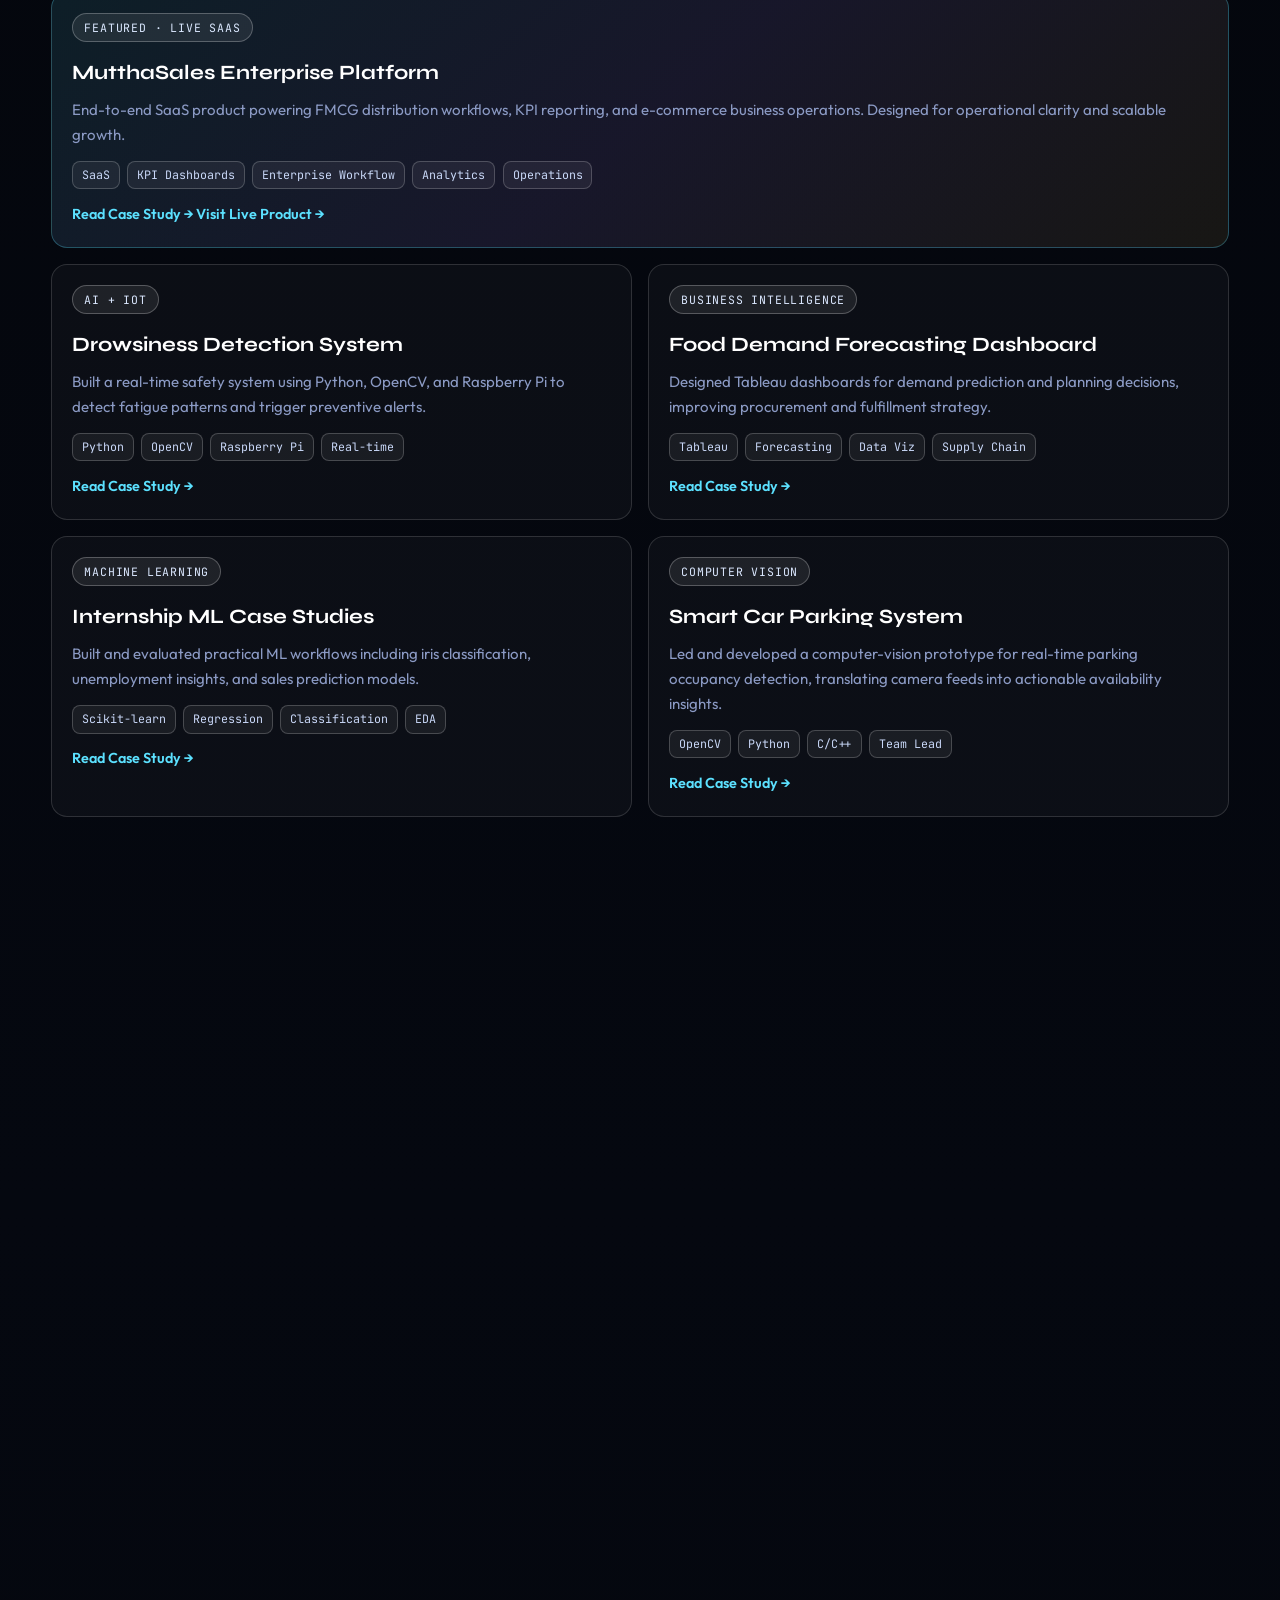
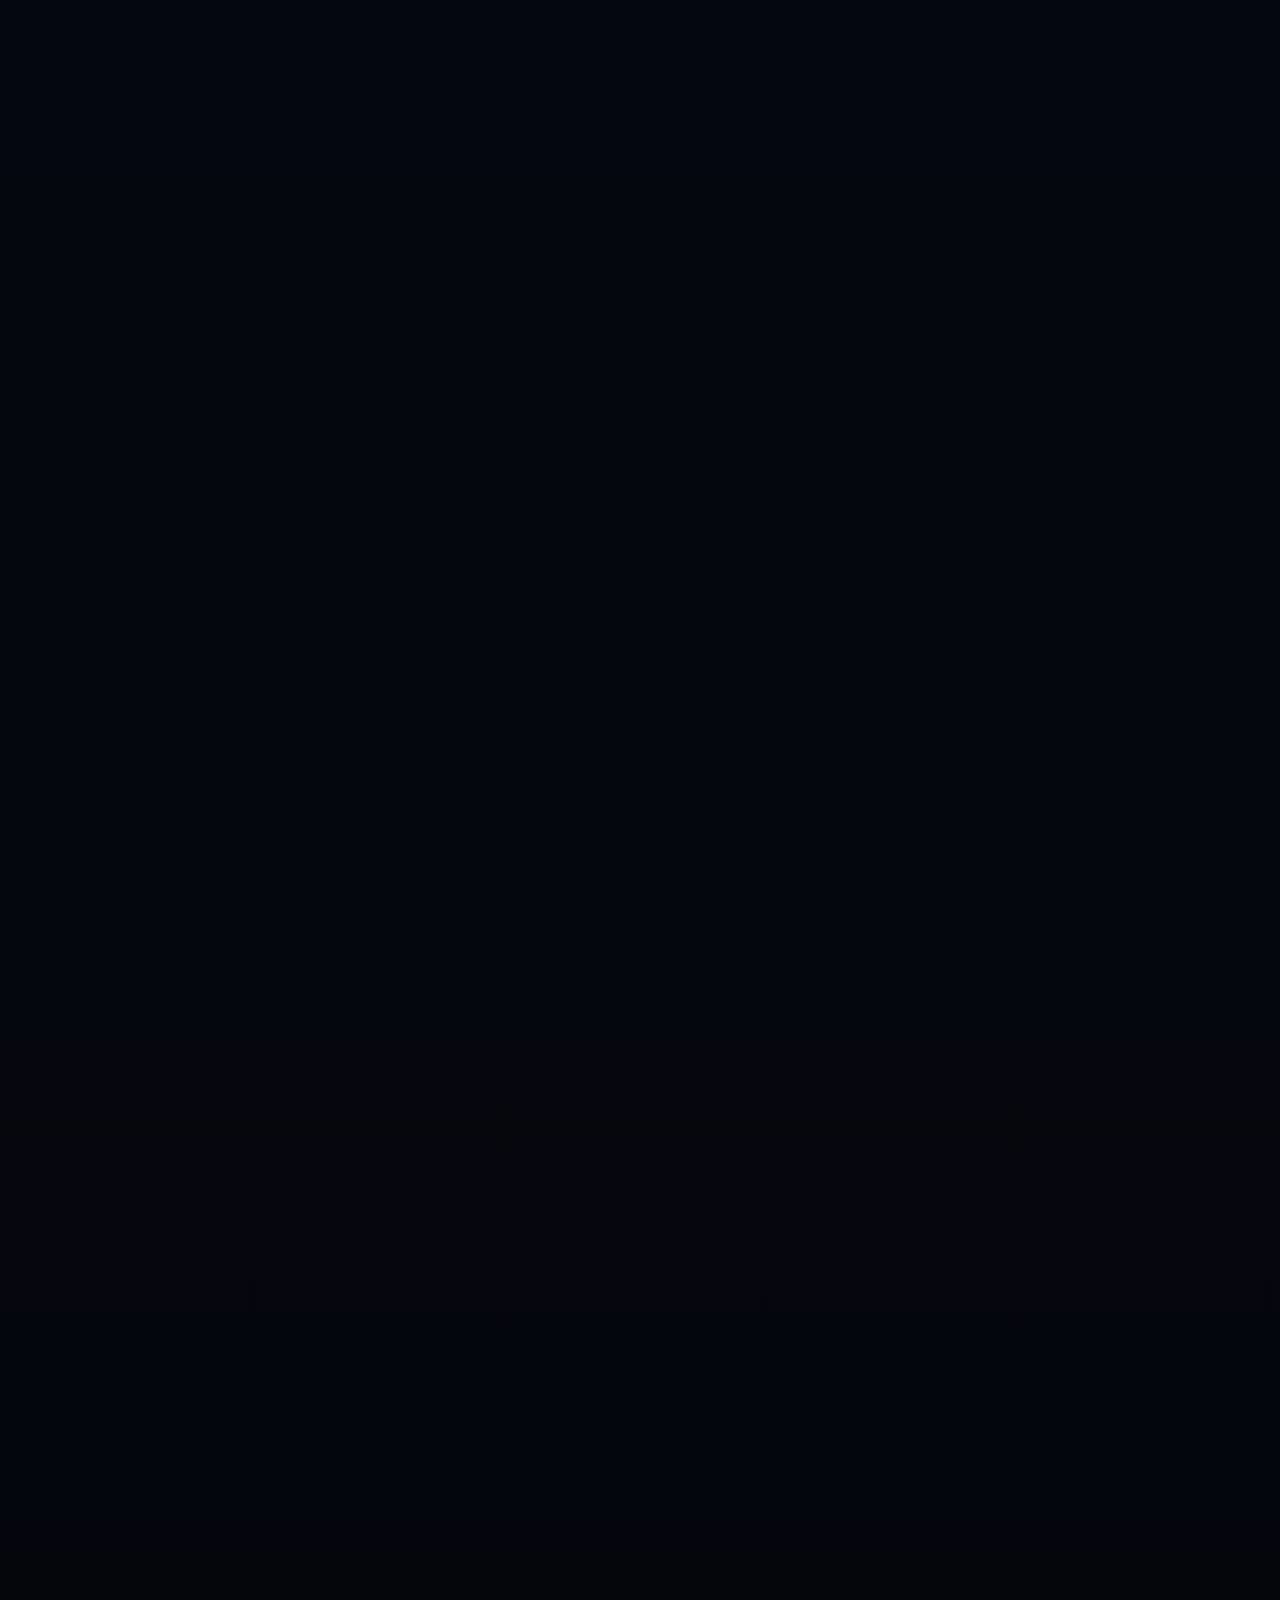
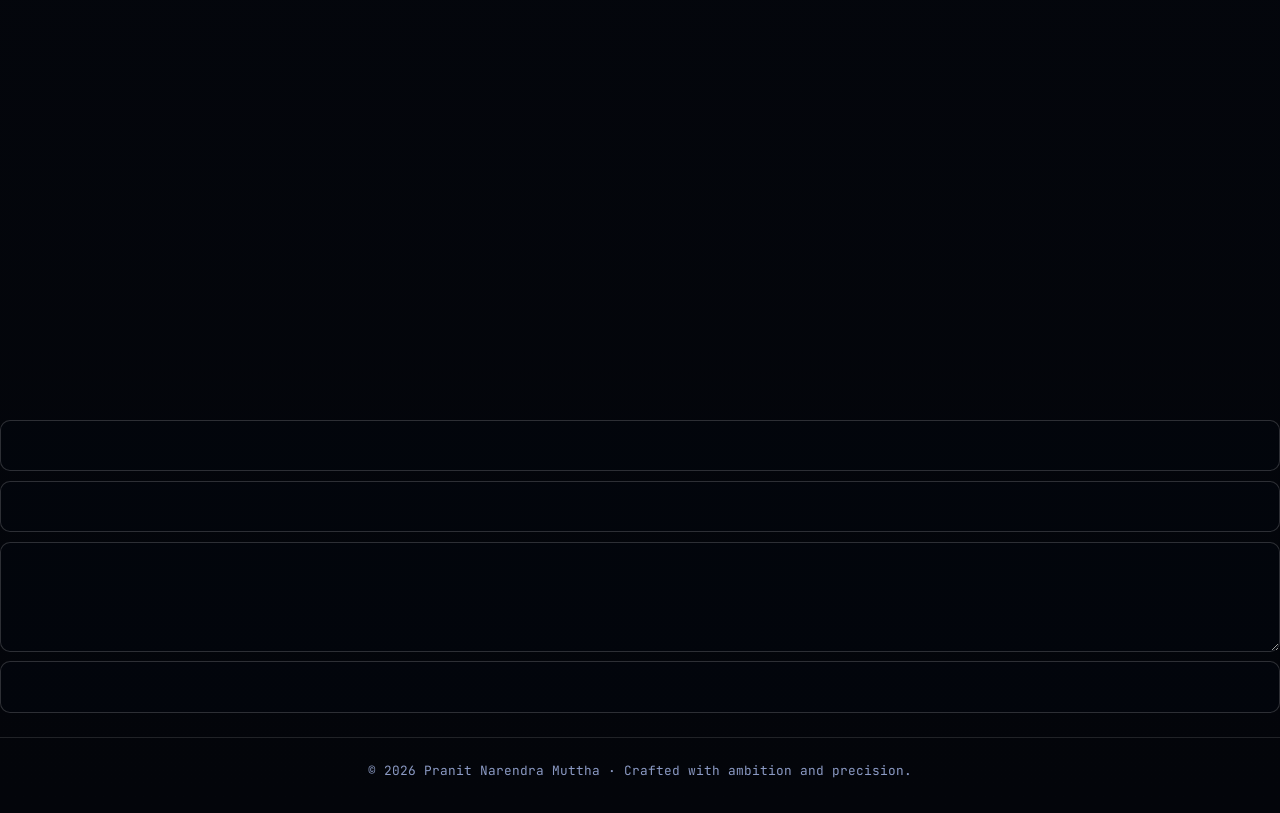
==== commit e876a397: "Remove pipeline/orders/cycle labels from UI and project pages" ====
--- a/pranit-portfolio.html
+++ b/pranit-portfolio.html
@@ -1210,7 +1210,7 @@
         <article class="project" data-reveal>
           <span class="badge">Machine Learning</span>
           <h3>Internship ML Case Studies</h3>
-          <p>Built and evaluated practical ML pipelines including iris classification, unemployment insights, and sales prediction models.</p>
+          <p>Built and evaluated practical ML workflows including iris classification, unemployment insights, and sales prediction models.</p>
           <div class="tags"><span class="tag">Scikit-learn</span><span class="tag">Regression</span><span class="tag">Classification</span><span class="tag">EDA</span></div>
           <a href="/projects/internship-ml-case-studies.html">Read Case Study →</a>
         </article>
@@ -1515,7 +1515,7 @@
         'Supply Chain': 'Lieferkette',
         'Machine Learning': 'Maschinelles Lernen',
         'Internship ML Case Studies': 'ML-Fallstudien aus dem Praktikum',
-        'Built and evaluated practical ML pipelines including iris classification, unemployment insights, and sales prediction models.': 'Praktische ML-Pipelines erstellt und bewertet, einschließlich Iris-Klassifikation, Arbeitslosenanalysen und Umsatzprognosemodellen.',
+        'Built and evaluated practical ML workflows including iris classification, unemployment insights, and sales prediction models.': 'Praktische ML-Workflows erstellt und bewertet, einschließlich Iris-Klassifikation, Arbeitslosenanalysen und Umsatzprognosemodellen.',
         'Regression': 'Regression',
         'Classification': 'Klassifikation',
         'Computer Vision': 'Computer Vision',
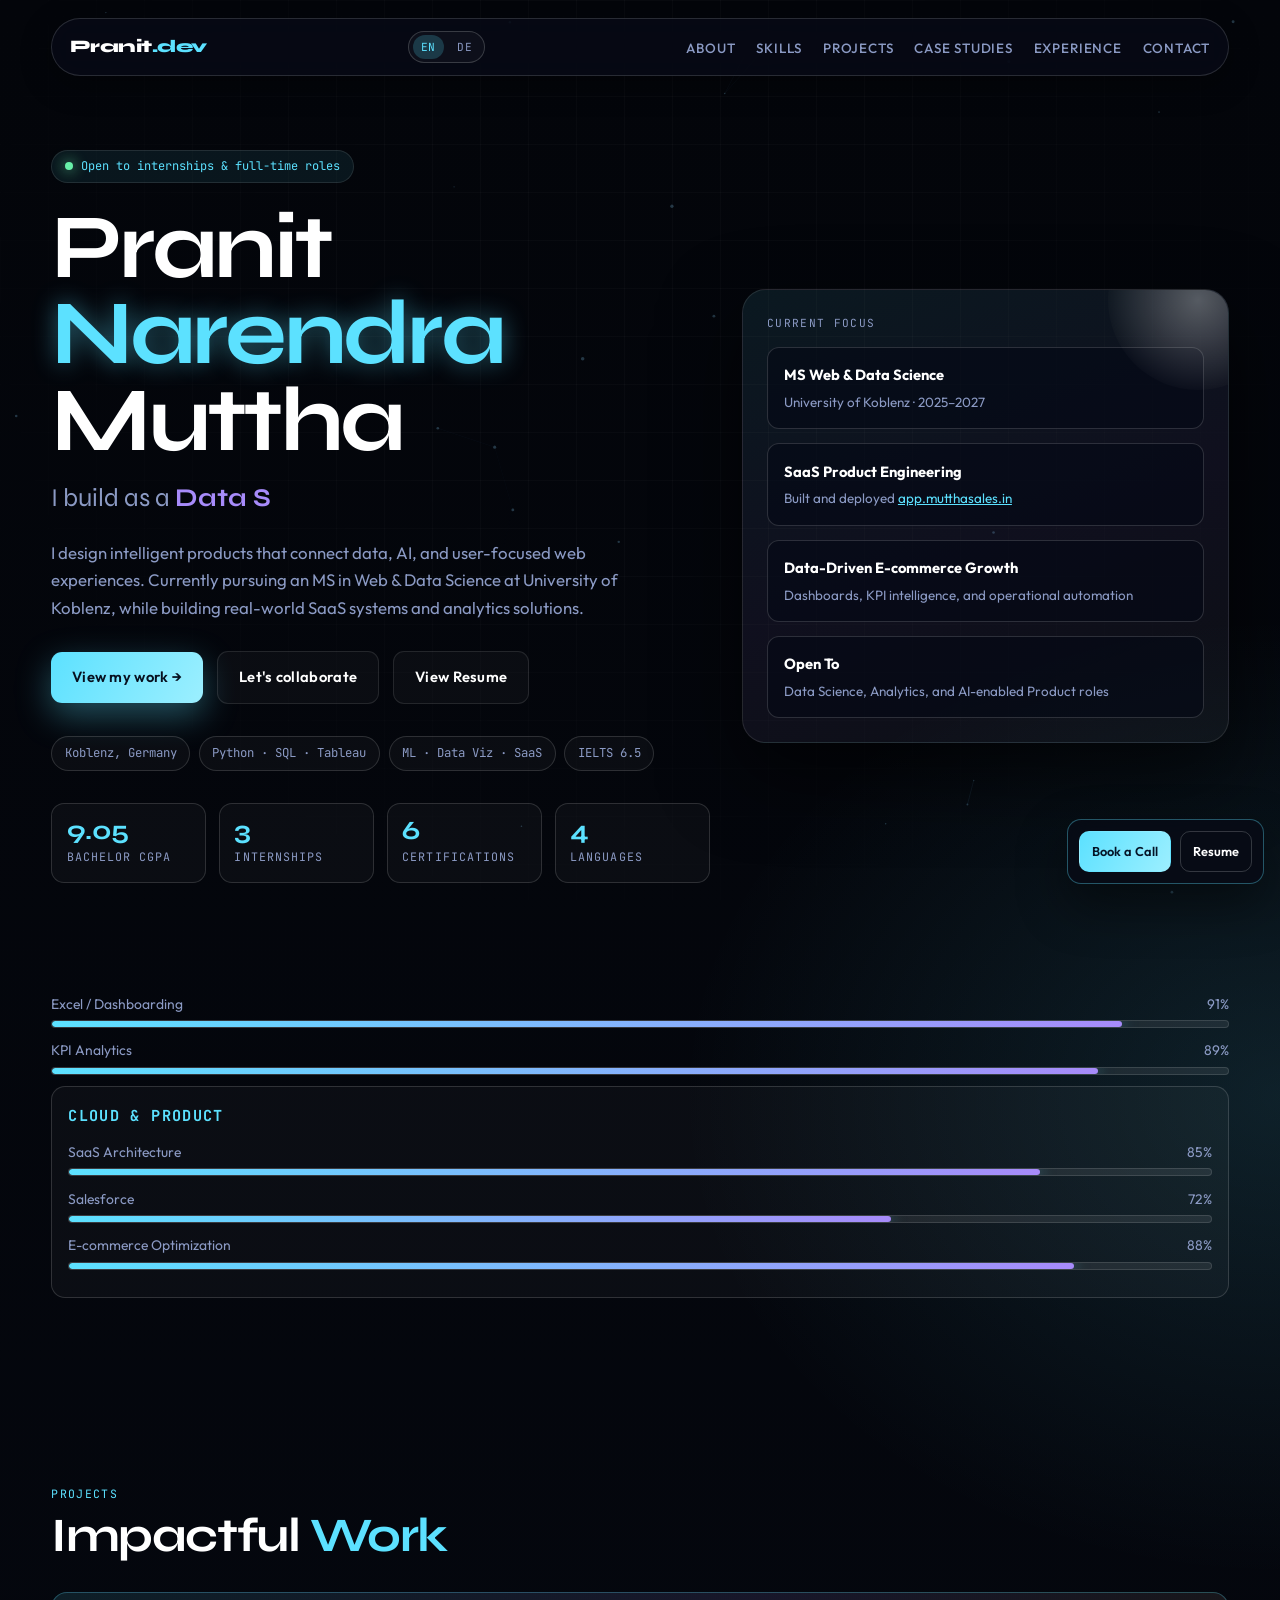
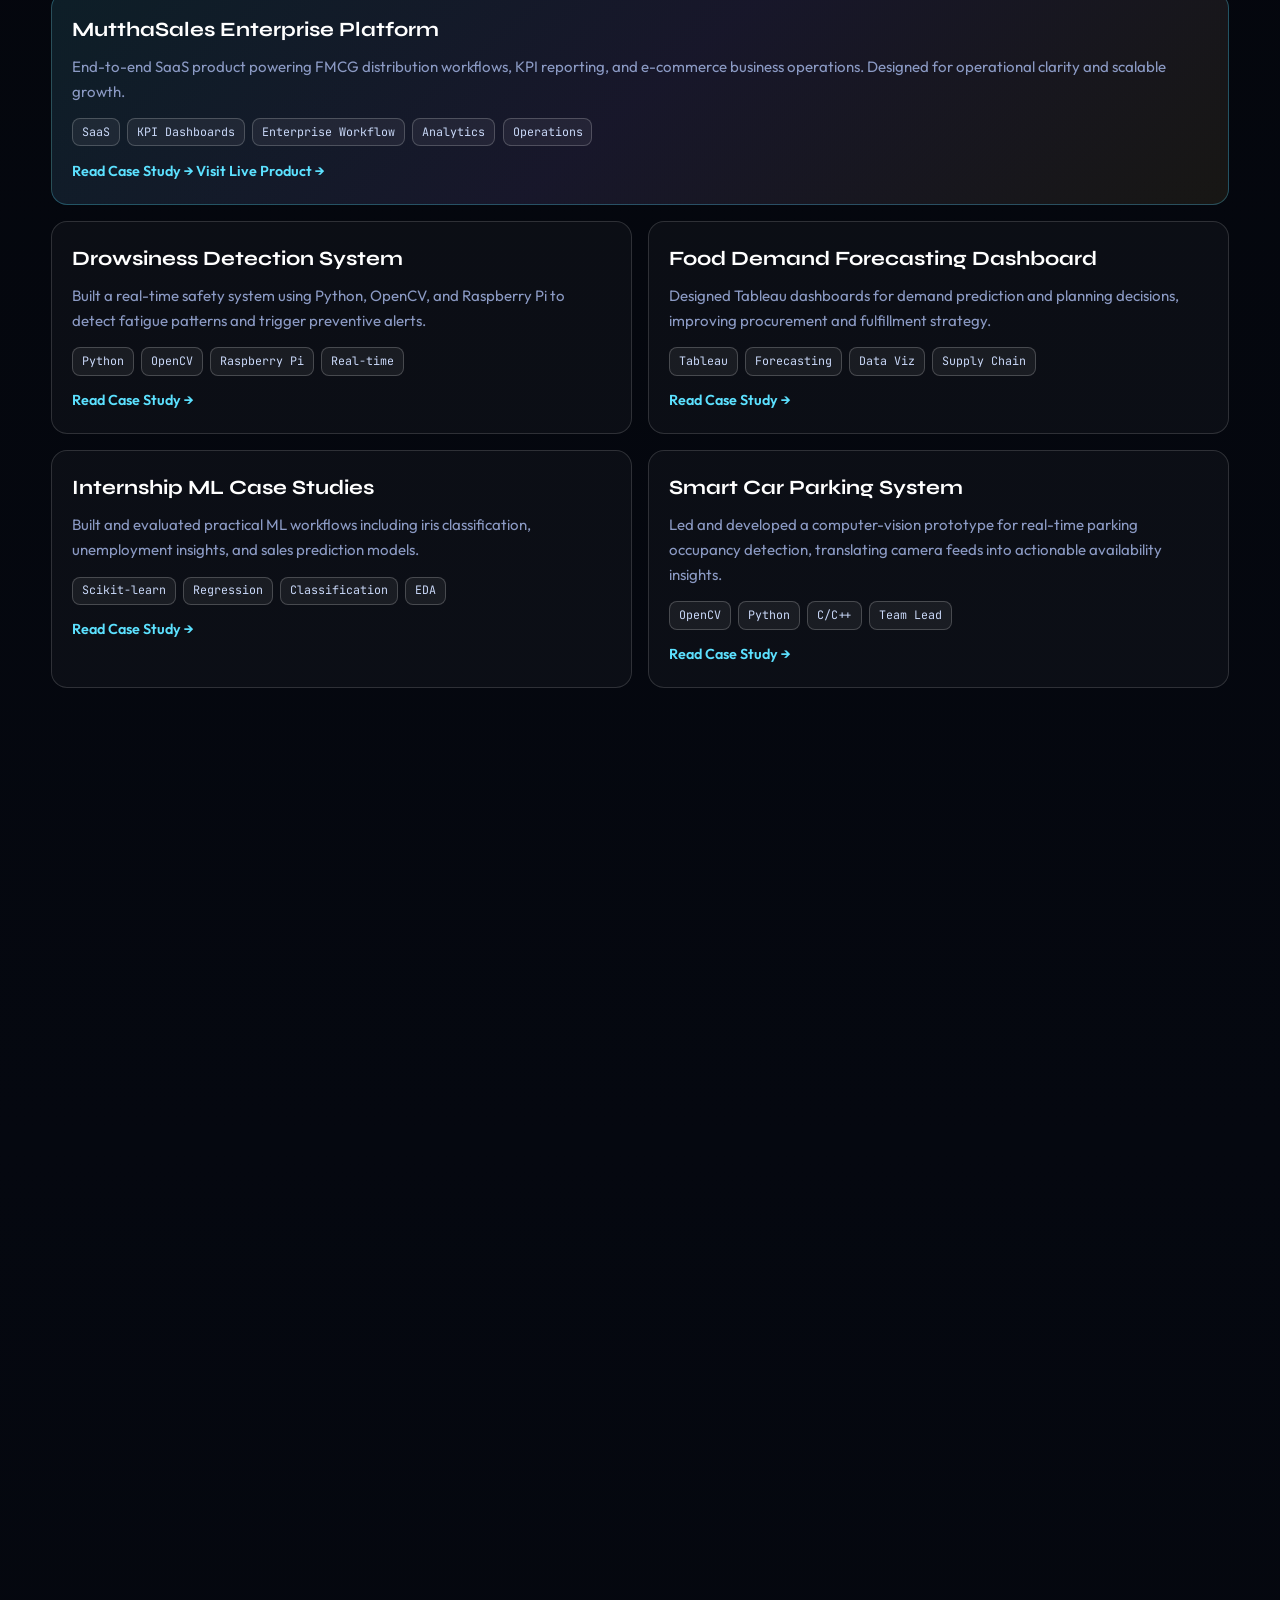
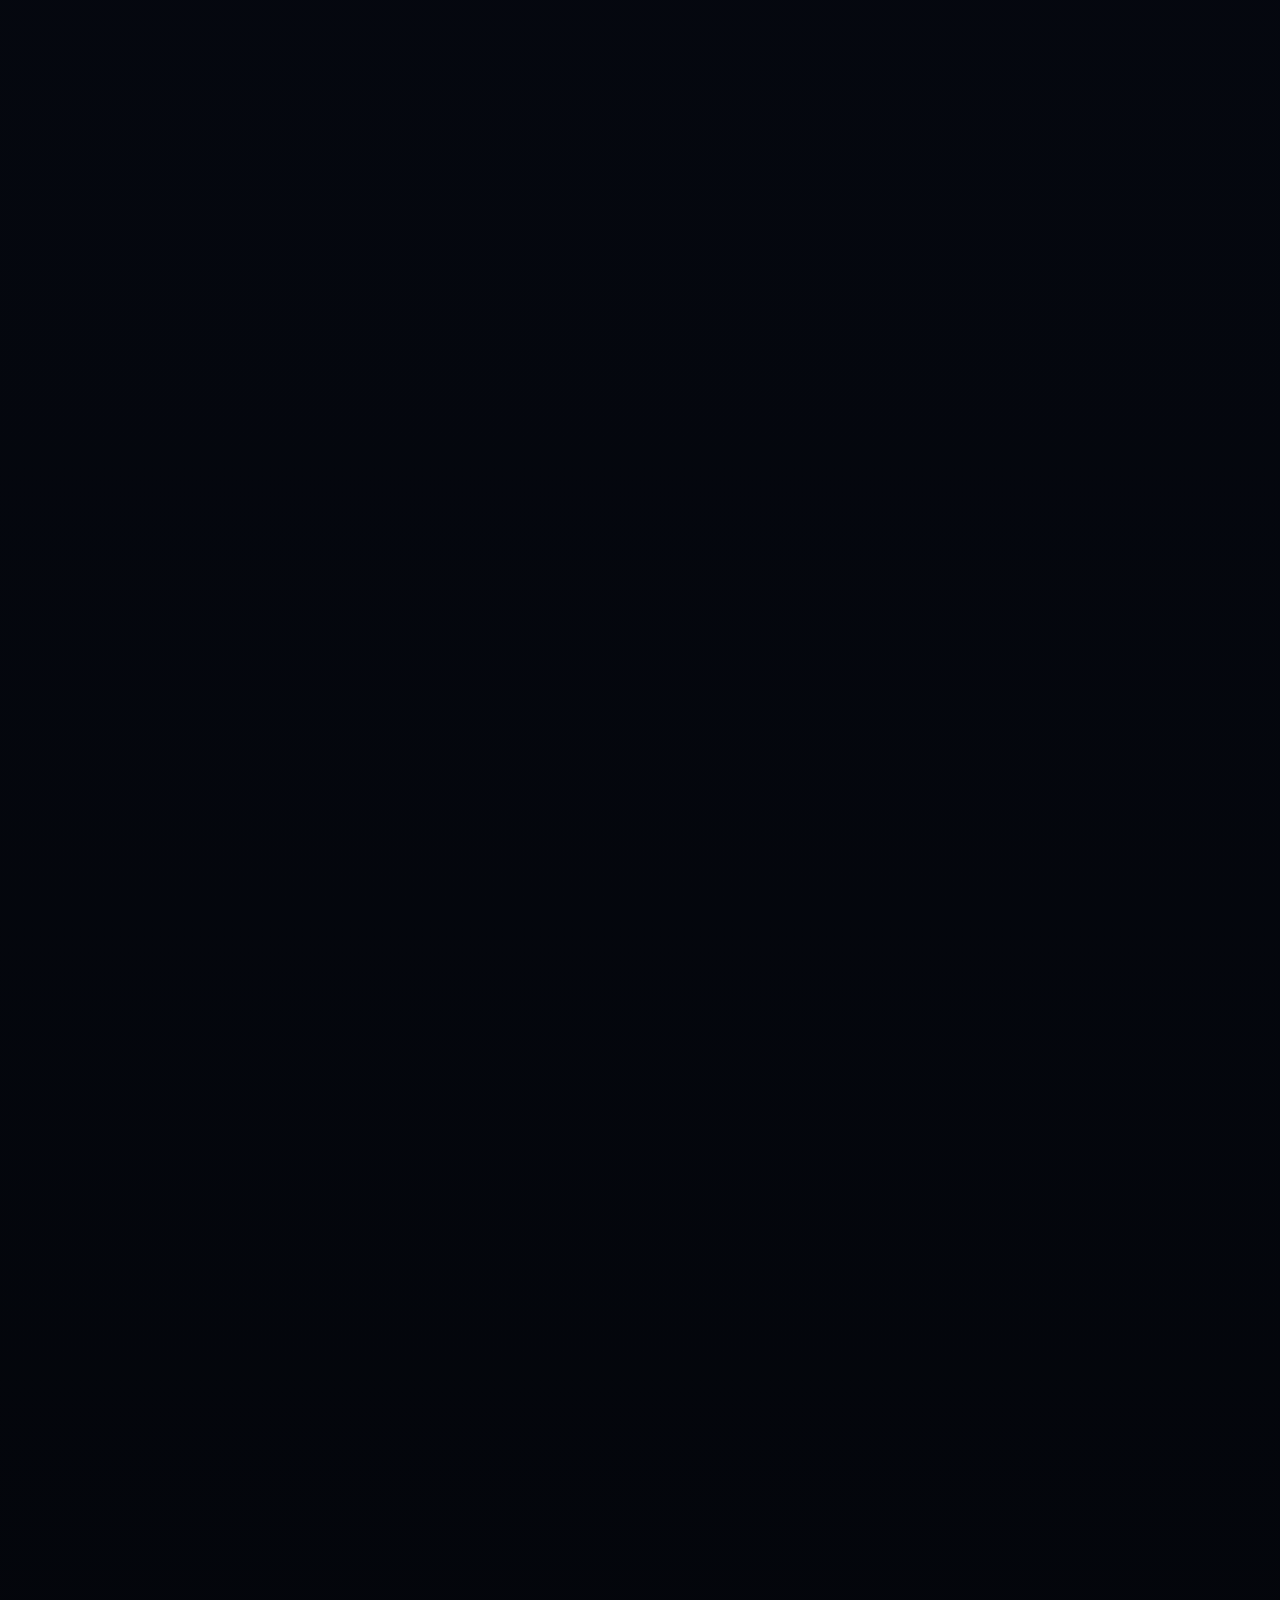
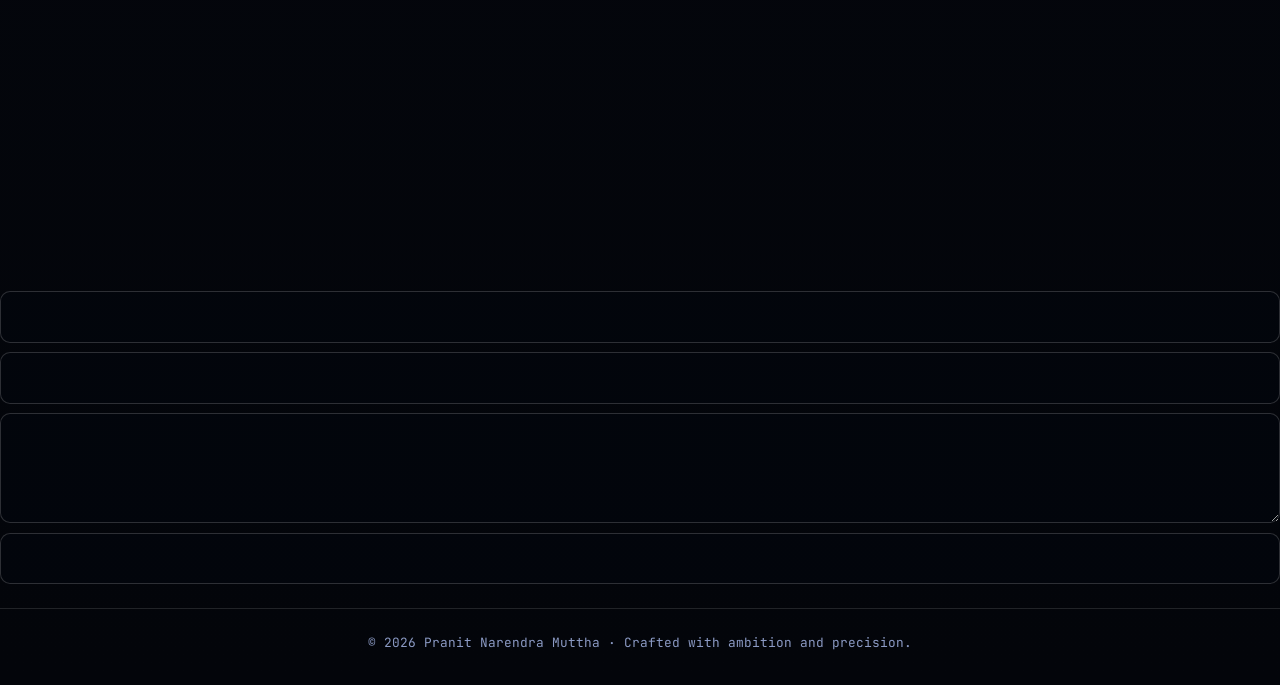
==== commit 0b3c72a2: "Remove remaining project badges and captions" ====
--- a/pranit-portfolio.html
+++ b/pranit-portfolio.html
@@ -1175,7 +1175,6 @@
 
       <div class="project-grid">
         <article class="project featured" data-reveal>
-          <span class="badge">Featured · Live SaaS</span>
           <h3>MutthaSales Enterprise Platform</h3>
           <p>
             End-to-end SaaS product powering FMCG distribution workflows, KPI reporting, and e-commerce business operations. Designed for operational clarity and scalable growth.
@@ -1192,7 +1191,6 @@
         </article>
 
         <article class="project" data-reveal>
-          <span class="badge">AI + IoT</span>
           <h3>Drowsiness Detection System</h3>
           <p>Built a real-time safety system using Python, OpenCV, and Raspberry Pi to detect fatigue patterns and trigger preventive alerts.</p>
           <div class="tags"><span class="tag">Python</span><span class="tag">OpenCV</span><span class="tag">Raspberry Pi</span><span class="tag">Real-time</span></div>
@@ -1200,7 +1198,6 @@
         </article>
 
         <article class="project" data-reveal>
-          <span class="badge">Business Intelligence</span>
           <h3>Food Demand Forecasting Dashboard</h3>
           <p>Designed Tableau dashboards for demand prediction and planning decisions, improving procurement and fulfillment strategy.</p>
           <div class="tags"><span class="tag">Tableau</span><span class="tag">Forecasting</span><span class="tag">Data Viz</span><span class="tag">Supply Chain</span></div>
@@ -1208,7 +1205,6 @@
         </article>
 
         <article class="project" data-reveal>
-          <span class="badge">Machine Learning</span>
           <h3>Internship ML Case Studies</h3>
           <p>Built and evaluated practical ML workflows including iris classification, unemployment insights, and sales prediction models.</p>
           <div class="tags"><span class="tag">Scikit-learn</span><span class="tag">Regression</span><span class="tag">Classification</span><span class="tag">EDA</span></div>
@@ -1216,7 +1212,6 @@
         </article>
 
         <article class="project" data-reveal>
-          <span class="badge">Computer Vision</span>
           <h3>Smart Car Parking System</h3>
           <p>Led and developed a computer-vision prototype for real-time parking occupancy detection, translating camera feeds into actionable availability insights.</p>
           <div class="tags"><span class="tag">OpenCV</span><span class="tag">Python</span><span class="tag">C/C++</span><span class="tag">Team Lead</span></div>
